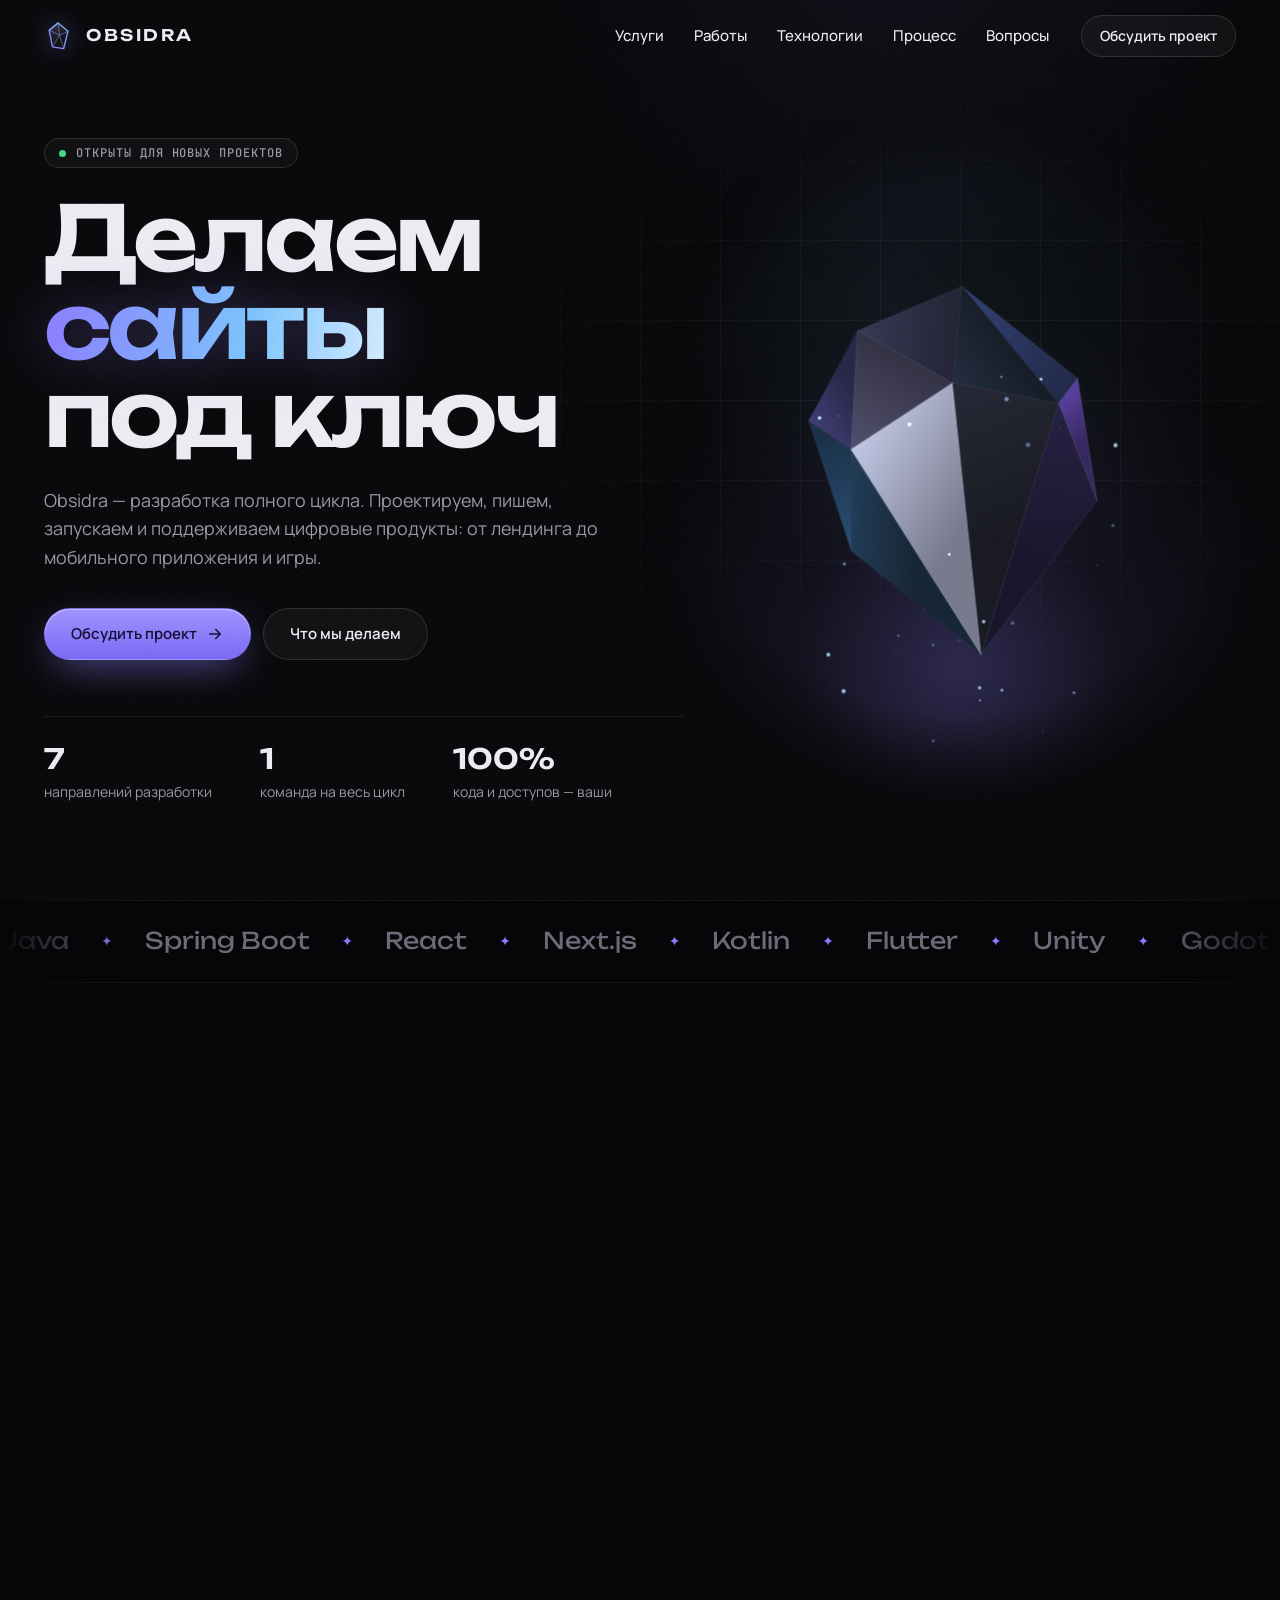
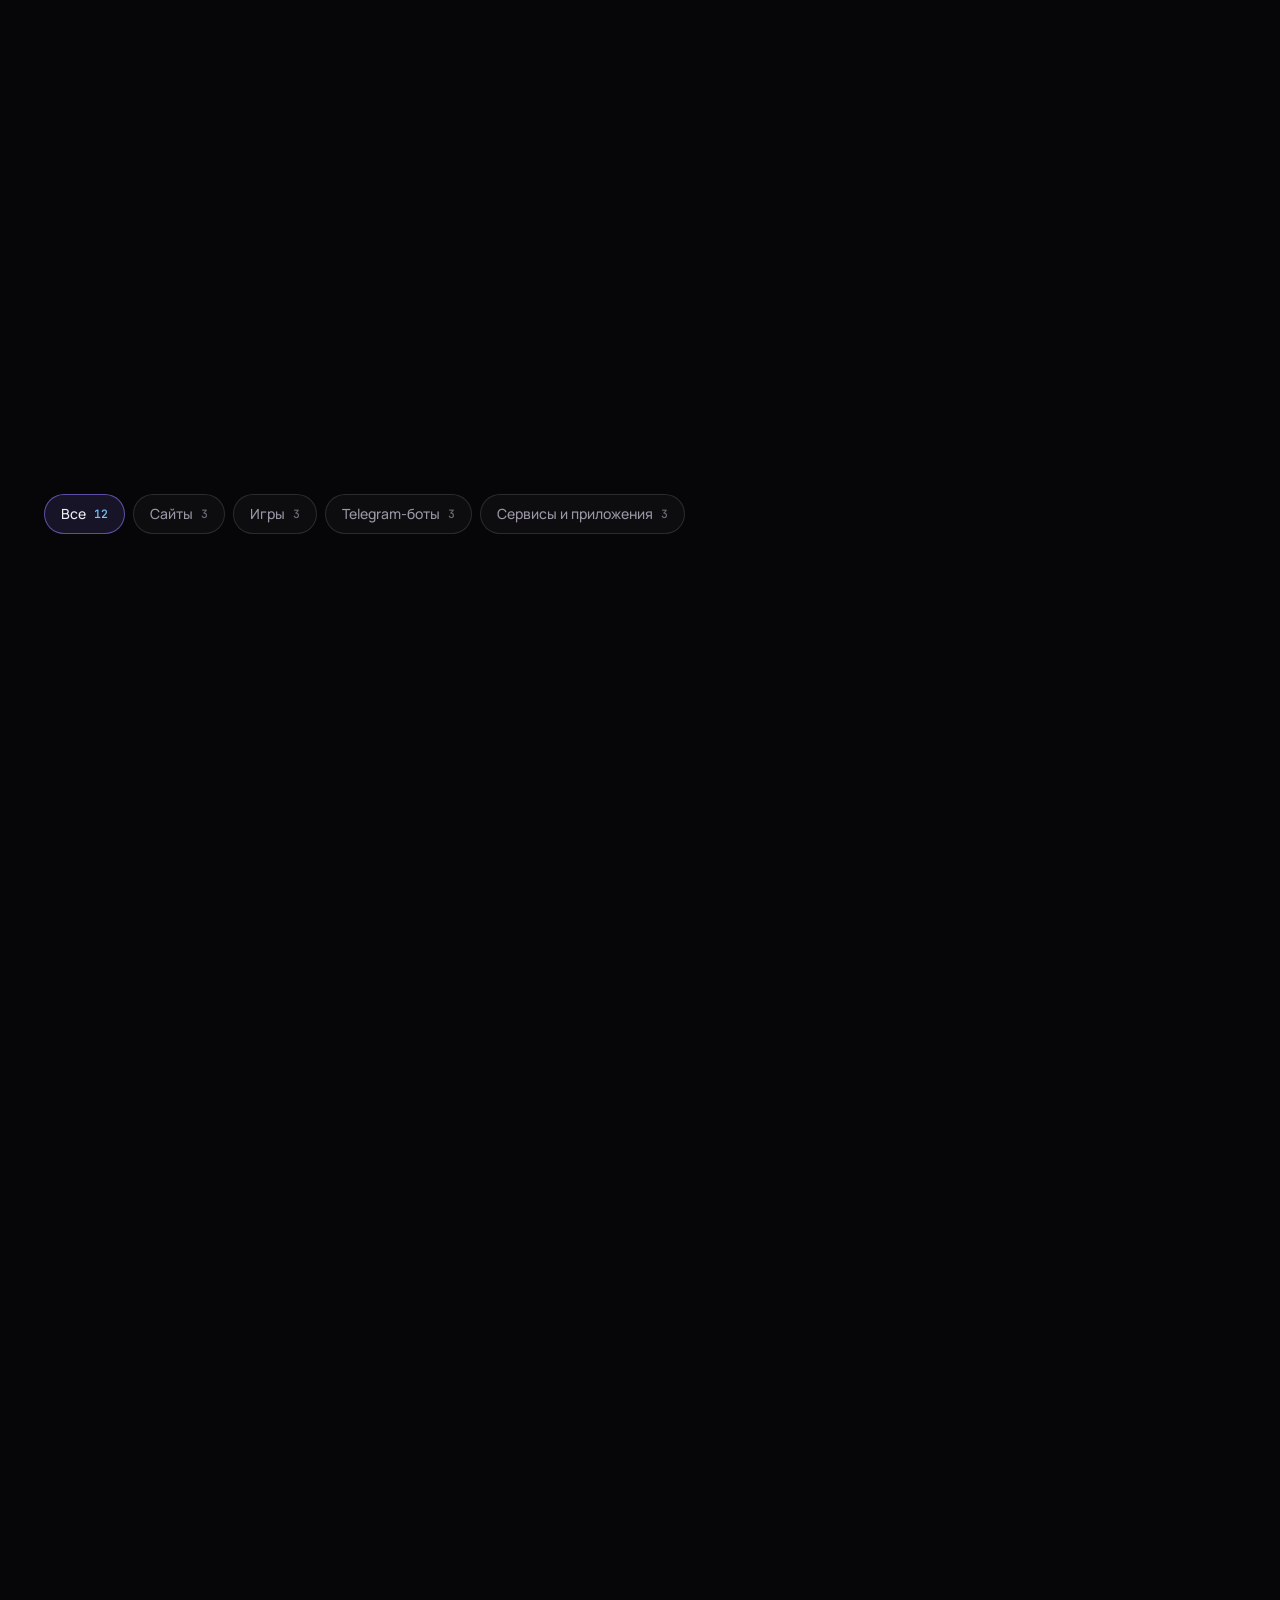
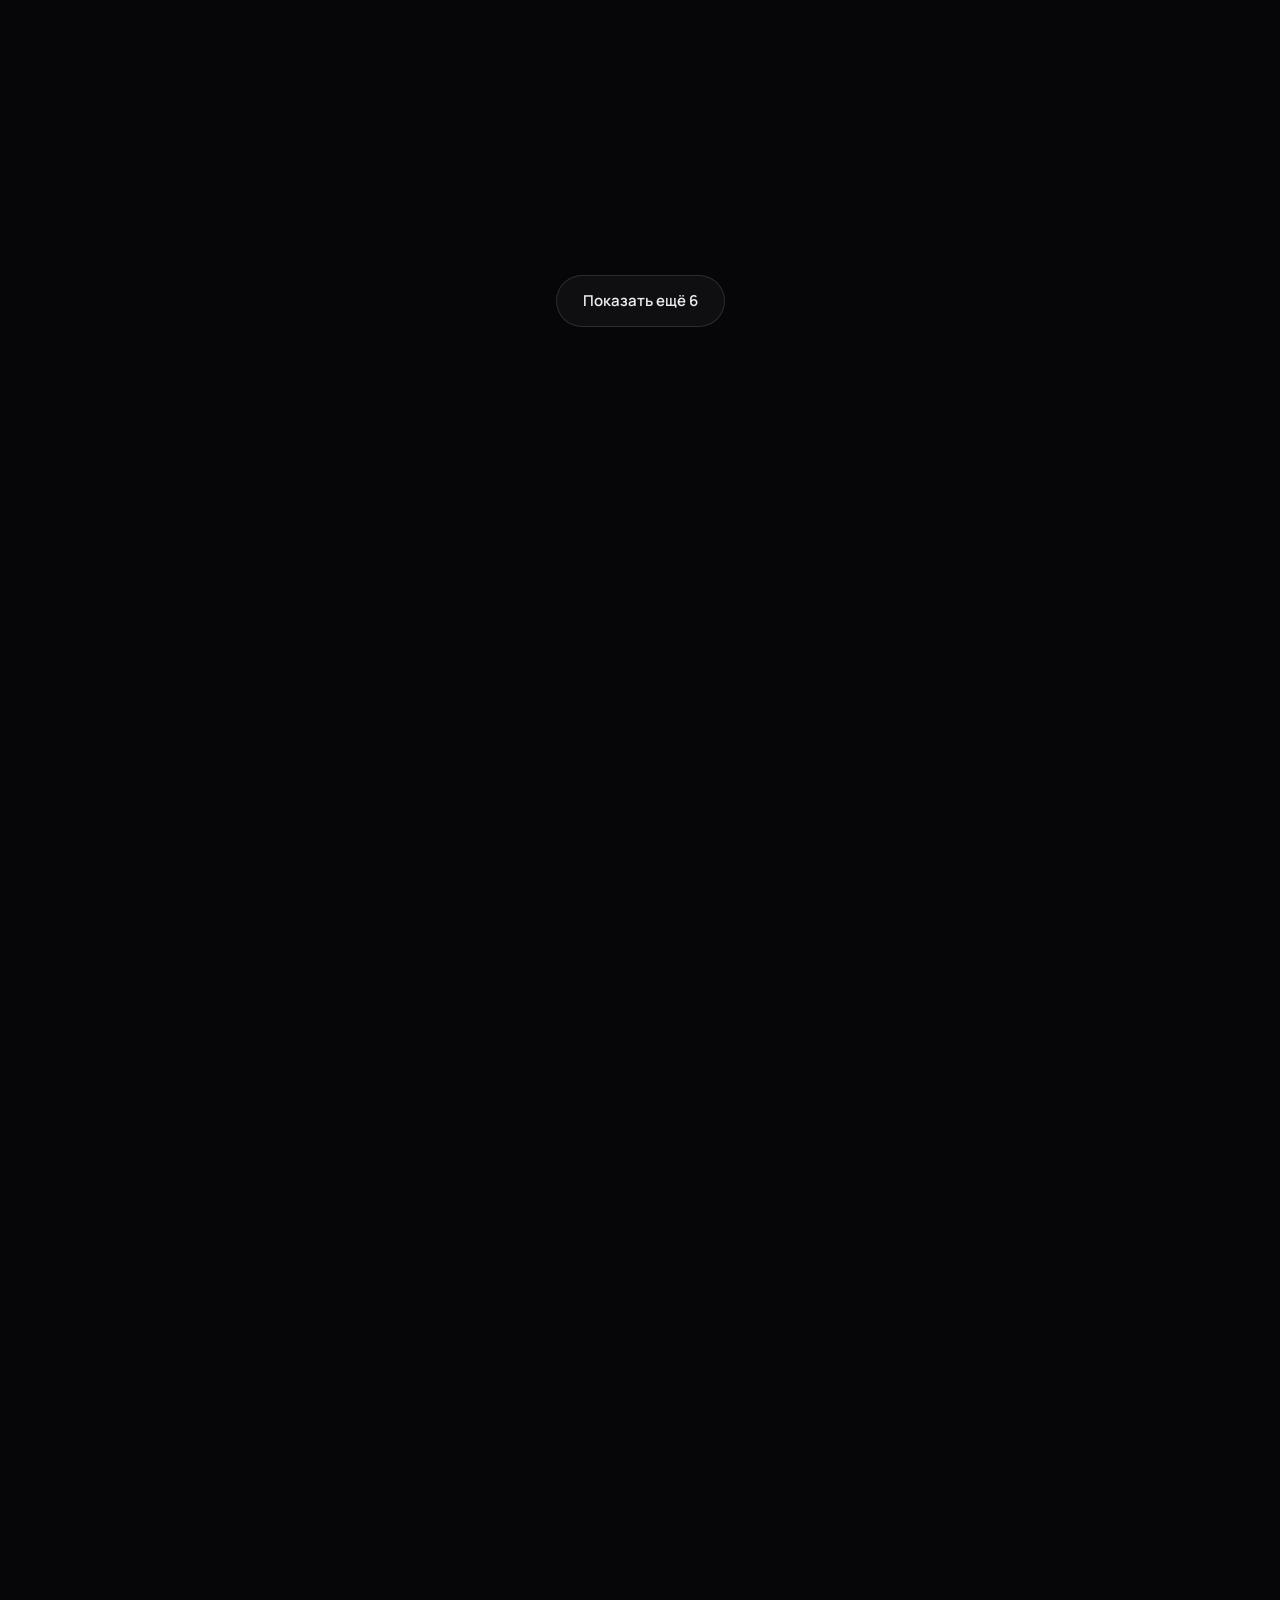
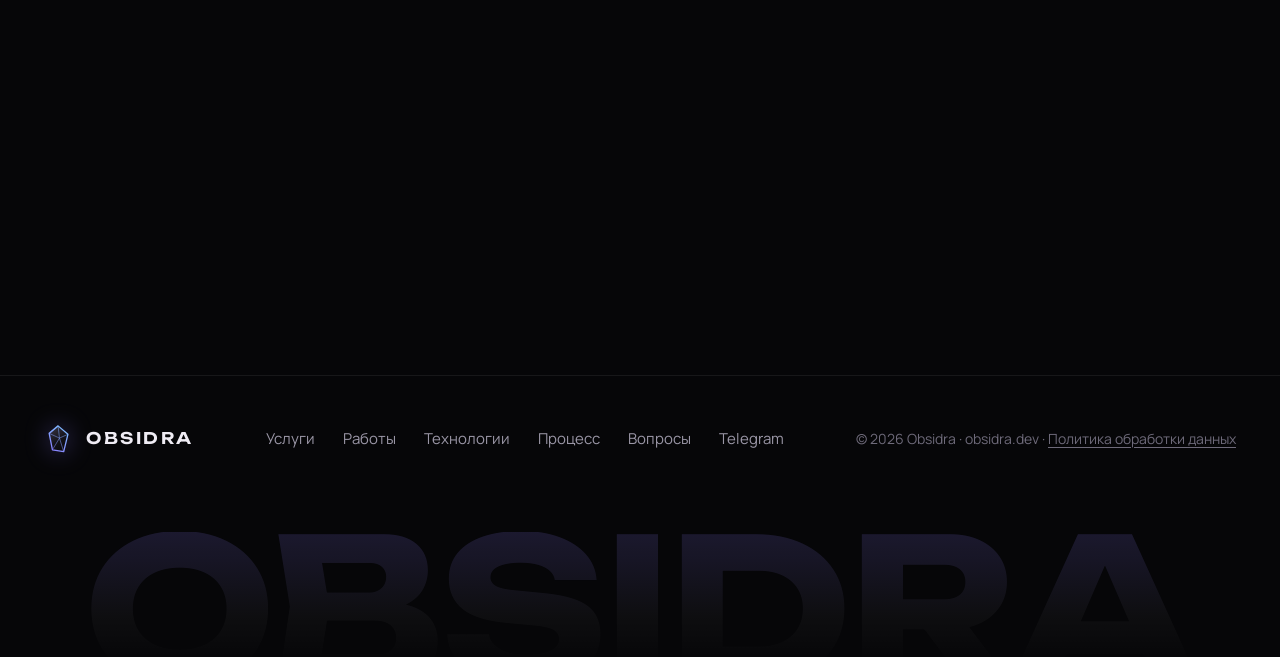
==== index.html @ b20ae3ed "Блок «Работы»: 12 концепт-проектов вместо кейса бота-брифера Сайты, игры, Telegram-боты, сервисы и п" ====
<!doctype html>
<html lang="ru">
<head>
  <meta charset="utf-8">
  <meta name="viewport" content="width=device-width, initial-scale=1">
  <title>Obsidra — разработка сайтов, приложений, игр и Telegram-ботов под ключ</title>
  <meta name="description" content="Obsidra — разработка полного цикла. Сайты, веб-сервисы, мобильные приложения, игры и Telegram-боты под ключ: от идеи до запуска и поддержки.">
  <meta name="theme-color" content="#060608">
  <link rel="canonical" href="https://obsidra.dev/">

  <meta property="og:type" content="website">
  <meta property="og:url" content="https://obsidra.dev/">
  <meta property="og:title" content="Obsidra — цифровые продукты под ключ">
  <meta property="og:description" content="Сайты, веб-сервисы, мобильные приложения, игры и Telegram-боты. От идеи до продакшена.">
  <meta property="og:locale" content="ru_RU">

  <!--
    CSP: страница грузит скрипты, стили, шрифты и картинки только с собственного домена.
    Хеш в script-src — это хеш inline-скрипта ниже: если меняете его текст, пересчитайте хеш,
    иначе браузер скрипт заблокирует. Подключаете сторонний сервис (аналитику, форму) — добавьте его домен сюда.
  -->
  <meta http-equiv="Content-Security-Policy" content="default-src 'none'; script-src 'self' 'sha256-/x7W7R75k8Roq0WaVRQX9blP4OufE5xbAdzklGxsgpw='; style-src 'self'; font-src 'self'; img-src 'self' data:; base-uri 'none'; form-action 'none'">
  <meta name="referrer" content="strict-origin-when-cross-origin">

  <link rel="icon" href="favicon.svg?v=2" type="image/svg+xml">
  <link rel="preload" href="fonts/unbounded-cyrillic.woff2" as="font" type="font/woff2" crossorigin>
  <link rel="preload" href="fonts/manrope-cyrillic.woff2" as="font" type="font/woff2" crossorigin>
  <!-- ?v= меняйте при каждом обновлении CSS/JS, иначе браузеры до 10 минут держат старую версию из кэша -->
  <link rel="stylesheet" href="fonts/fonts.css?v=1">
  <link rel="stylesheet" href="styles.css?v=7">
  <script>document.documentElement.classList.add('js');</script>
  <script src="script.js?v=5" defer></script>
</head>
<body>
  <!-- Спрайт логотипа: подключается через <use href="#mark"> -->
  <svg class="sprite" aria-hidden="true" focusable="false">
    <defs>
      <linearGradient id="mark-fill" x1="6" y1="2" x2="26" y2="30" gradientUnits="userSpaceOnUse">
        <stop stop-color="#3b3746"/>
        <stop offset=".55" stop-color="#131218"/>
        <stop offset="1" stop-color="#060608"/>
      </linearGradient>
      <linearGradient id="mark-edge" x1="6" y1="30" x2="26" y2="2" gradientUnits="userSpaceOnUse">
        <stop stop-color="#8b7bff"/>
        <stop offset="1" stop-color="#7cc4ff"/>
      </linearGradient>
    </defs>
    <symbol id="mark" viewBox="0 0 32 32">
      <path d="M15 2 25.5 11 21 29.5 9 27.5 5.5 10Z" fill="url(#mark-fill)" stroke="url(#mark-edge)" stroke-width="1.4" stroke-linejoin="round"/>
      <path d="M15 2 16.5 15 25.5 11M16.5 15 21 29.5M16.5 15 9 27.5M16.5 15 5.5 10" fill="none" stroke="url(#mark-edge)" stroke-width="1" stroke-opacity=".55" stroke-linejoin="round"/>
    </symbol>
  </svg>

  <a class="skip-link" href="#main">Перейти к содержимому</a>
  <div class="cursor-glow" aria-hidden="true"></div>

  <header class="header">
    <div class="container header__inner">
      <a class="logo" href="#top" aria-label="Obsidra — на главную">
        <svg class="logo__mark" aria-hidden="true"><use href="#mark"/></svg>
        <span class="logo__word">OBSIDRA</span>
      </a>

      <nav class="nav" id="nav" aria-label="Основная навигация">
        <a href="#services">Услуги</a>
        <a href="#works">Работы</a>
        <a href="#stack">Технологии</a>
        <a href="#process">Процесс</a>
        <a href="#faq">Вопросы</a>
        <a class="btn btn--primary nav__cta" href="https://t.me/obsidra_dev" target="_blank" rel="noopener">Обсудить проект</a>
      </nav>

      <a class="btn btn--ghost btn--sm header__cta" href="https://t.me/obsidra_dev" target="_blank" rel="noopener">Обсудить проект</a>

      <button class="burger" type="button" aria-label="Открыть меню" aria-expanded="false" aria-controls="nav">
        <span></span><span></span>
      </button>
    </div>
  </header>

  <main id="main">
    <!-- ============ HERO ============ -->
    <section class="hero" id="top">
      <div class="hero__grid" aria-hidden="true"></div>
      <canvas class="hero__crystal" aria-hidden="true"></canvas>

      <div class="container hero__inner">
        <p class="eyebrow" data-reveal><span class="eyebrow__dot"></span>Открыты для новых проектов</p>

        <h1 class="hero__title" data-reveal>
          <span class="line">Делаем</span>
          <span class="line">
            <span class="rotator" data-words="сайты,приложения,игры,ботов,сервисы,API" aria-hidden="true">сайты</span>
            <span class="sr-only">сайты, приложения, игры, Telegram-ботов и веб-сервисы</span>
          </span>
          <span class="line">под ключ</span>
        </h1>

        <p class="hero__lead" data-reveal>Obsidra — разработка полного цикла. Проектируем, пишем, запускаем и&nbsp;поддерживаем цифровые продукты: от лендинга до мобильного приложения и&nbsp;игры.</p>

        <div class="hero__actions" data-reveal>
          <a class="btn btn--primary" href="https://t.me/obsidra_dev" target="_blank" rel="noopener">
            Обсудить проект
            <svg class="btn__arrow" viewBox="0 0 24 24" aria-hidden="true"><path d="M5 12h14M13 6l6 6-6 6"/></svg>
          </a>
          <a class="btn btn--ghost" href="#services">Что мы делаем</a>
        </div>

        <dl class="hero__meta" data-reveal>
          <div><dt>7</dt><dd>направлений разработки</dd></div>
          <div><dt>1</dt><dd>команда на весь цикл</dd></div>
          <div><dt>100%</dt><dd>кода и доступов — ваши</dd></div>
        </dl>
      </div>
    </section>

    <!-- ============ БЕГУЩАЯ СТРОКА ============ -->
    <div class="marquee" aria-label="Технологии, с которыми мы работаем">
      <div class="marquee__track">
        <ul>
          <li>Java</li><li>Spring Boot</li><li>React</li><li>Next.js</li><li>Kotlin</li><li>Flutter</li><li>Unity</li><li>Godot</li><li>PostgreSQL</li><li>Redis</li><li>Kafka</li><li>Docker</li><li>Telegram Bot API</li>
        </ul>
        <ul aria-hidden="true">
          <li>Java</li><li>Spring Boot</li><li>React</li><li>Next.js</li><li>Kotlin</li><li>Flutter</li><li>Unity</li><li>Godot</li><li>PostgreSQL</li><li>Redis</li><li>Kafka</li><li>Docker</li><li>Telegram Bot API</li>
        </ul>
      </div>
    </div>

    <!-- ============ УСЛУГИ ============ -->
    <section class="section" id="services">
      <div class="container">
        <div class="section__head" data-reveal>
          <p class="kicker"><span>01</span>Услуги</p>
          <h2 class="section__title">Всё, что нужно продукту, — <em>в&nbsp;одних руках</em></h2>
          <p class="section__lead">Не нужно искать отдельно дизайнера, бэкендера и девопса. Берём проект целиком и&nbsp;отвечаем за&nbsp;результат.</p>
        </div>

        <div class="bento">
          <!-- Сайты -->
          <article class="card card--w4 card--web" data-reveal>
            <div class="card__content">
              <div class="card__icon"><svg viewBox="0 0 24 24" aria-hidden="true"><rect x="3" y="4" width="18" height="16" rx="2"/><path d="M3 9h18M7 6.5h.01M10 6.5h.01"/></svg></div>
              <h3 class="card__title">Сайты и лендинги</h3>
              <p class="card__text">Лендинги, корпоративные сайты и&nbsp;интернет-магазины. Быстрые, адаптивные, с&nbsp;SEO-основой и&nbsp;админкой, чтобы вы сами меняли контент без программиста.</p>
              <ul class="tags"><li>React</li><li>Next.js</li><li>TypeScript</li><li>Tailwind CSS</li><li>Headless CMS</li></ul>
            </div>
            <div class="mock-browser" aria-hidden="true">
              <div class="mock-browser__bar"><i></i><i></i><i></i><span>your-brand.ru</span></div>
              <div class="mock-browser__body">
                <div class="sk sk--title"></div>
                <div class="sk sk--line"></div>
                <div class="sk sk--line sk--short"></div>
                <div class="sk-row"><div class="sk-btn"></div><div class="sk-btn sk-btn--ghost"></div></div>
                <div class="sk-grid"><div class="sk"></div><div class="sk"></div><div class="sk"></div></div>
              </div>
            </div>
          </article>

          <!-- Боты -->
          <article class="card card--w2" data-reveal>
            <div class="card__icon"><svg viewBox="0 0 24 24" aria-hidden="true"><path d="m22 2-7 20-4-9-9-4Z"/><path d="M22 2 11 13"/></svg></div>
            <h3 class="card__title">Telegram-боты и Mini&nbsp;Apps</h3>
            <p class="card__text">Боты для записи, продаж, поддержки и&nbsp;рассылок. Mini Apps — полноценные приложения прямо внутри Telegram, с&nbsp;оплатой.</p>
            <div class="mock-chat" aria-hidden="true" data-stagger>
              <div class="msg msg--user">Хочу записаться на&nbsp;стрижку</div>
              <div class="msg msg--bot">Выберите удобное время 👇</div>
              <div class="msg-keys"><span>12:00</span><span>14:30</span><span>18:00</span></div>
            </div>
            <ul class="tags"><li>Bot API</li><li>Java</li><li>Spring Boot</li><li>Mini Apps</li><li>Payments</li></ul>
          </article>

          <!-- Веб-сервисы -->
          <article class="card card--w2" data-reveal>
            <div class="card__icon"><svg viewBox="0 0 24 24" aria-hidden="true"><rect x="3" y="3" width="7" height="9" rx="1.5"/><rect x="14" y="3" width="7" height="5" rx="1.5"/><rect x="14" y="12" width="7" height="9" rx="1.5"/><rect x="3" y="16" width="7" height="5" rx="1.5"/></svg></div>
            <h3 class="card__title">Веб-сервисы и&nbsp;SaaS</h3>
            <p class="card__text">Личные кабинеты, CRM, маркетплейсы и&nbsp;админ-панели. Продумываем роли, права доступа и&nbsp;платежи, чтобы система росла вместе с&nbsp;бизнесом.</p>
            <div class="mock-dash" aria-hidden="true">
              <div class="mock-dash__head"><span>Заказы за неделю</span><b>+24%</b></div>
              <div class="mock-dash__bars" data-stagger>
                <i></i><i></i><i></i><i></i><i></i><i></i><i></i>
              </div>
            </div>
            <ul class="tags"><li>Spring Boot</li><li>React</li><li>PostgreSQL</li><li>Redis</li></ul>
          </article>

          <!-- Мобильные -->
          <article class="card card--w2" data-reveal>
            <div class="card__icon"><svg viewBox="0 0 24 24" aria-hidden="true"><rect x="6" y="2" width="12" height="20" rx="3"/><path d="M11 18h2"/></svg></div>
            <h3 class="card__title">Мобильные приложения</h3>
            <p class="card__text">iOS и&nbsp;Android — нативно или на&nbsp;одной кодовой базе. Помогаем с&nbsp;публикацией в&nbsp;App Store, Google Play и&nbsp;RuStore.</p>
            <div class="mock-push" aria-hidden="true">
              <span class="mock-push__icon"><svg><use href="#mark"/></svg></span>
              <span class="mock-push__body"><b>Заказ уже в&nbsp;пути</b><span>Курьер будет через 15&nbsp;мин</span></span>
              <span class="mock-push__time">сейчас</span>
            </div>
            <ul class="tags"><li>Kotlin</li><li>Jetpack Compose</li><li>Flutter</li></ul>
          </article>

          <!-- Игры -->
          <article class="card card--w2" data-reveal>
            <div class="card__icon"><svg viewBox="0 0 24 24" aria-hidden="true"><path d="M6 11h4M8 9v4M15 12h.01M18 10h.01"/><path d="M17.3 5H6.7a4 4 0 0 0-3.96 3.43l-.73 5.1A3 3 0 0 0 7.2 16.4L9 14h6l1.8 2.4a3 3 0 0 0 5.19-2.87l-.73-5.1A4 4 0 0 0 17.3 5Z"/></svg></div>
            <h3 class="card__title">Игры</h3>
            <p class="card__text">Браузерные, мобильные и&nbsp;ПК-игры: промо-игры для брендов, казуальные проекты и&nbsp;инди с&nbsp;мультиплеером.</p>
            <div class="mock-hud" aria-hidden="true">
              <div class="mock-hud__row">
                <span class="mock-hud__hp">HP <i></i><i></i><i></i><i class="is-off"></i></span>
                <span>SCORE 004250</span>
              </div>
              <div class="mock-hud__bar"><i></i></div>
              <div class="mock-hud__row mock-hud__row--dim"><span>LVL 07</span><span>BOSS 68%</span></div>
            </div>
            <ul class="tags"><li>Unity</li><li>C#</li><li>Godot</li><li>Phaser</li><li>WebGL</li></ul>
          </article>

          <!-- Бэкенд -->
          <article class="card card--w3" data-reveal>
            <div class="card__icon"><svg viewBox="0 0 24 24" aria-hidden="true"><rect x="2" y="2" width="20" height="8" rx="2"/><rect x="2" y="14" width="20" height="8" rx="2"/><path d="M6 6h.01M6 18h.01"/></svg></div>
            <h3 class="card__title">Бэкенд, API и&nbsp;интеграции</h3>
            <p class="card__text">Надёжная серверная часть: REST API с&nbsp;документацией, очереди, кэширование, интеграции с&nbsp;платёжными системами, CRM и&nbsp;сторонними сервисами.</p>
            <pre class="mock-code" aria-hidden="true"><code><span class="c-an">@PostMapping</span>(<span class="c-str">"/orders"</span>)
<span class="c-kw">public</span> <span class="c-ty">Order</span> <span class="c-fn">create</span>(<span class="c-ty">OrderDto</span> dto) {
    <span class="c-kw">return</span> orders.<span class="c-fn">place</span>(dto);
}</code></pre>
            <ul class="tags"><li>Java 21</li><li>Spring</li><li>Kafka</li><li>Redis</li><li>PostgreSQL</li><li>OpenAPI</li></ul>
          </article>

          <!-- DevOps -->
          <article class="card card--w3" data-reveal>
            <div class="card__icon"><svg viewBox="0 0 24 24" aria-hidden="true"><path d="M12 12c-2-2.67-4-4-6-4a4 4 0 1 0 0 8c2 0 4-1.33 6-4Zm0 0c2 2.67 4 4 6 4a4 4 0 0 0 0-8c-2 0-4 1.33-6 4Z"/></svg></div>
            <h3 class="card__title">Запуск и&nbsp;DevOps</h3>
            <p class="card__text">Разворачиваем на&nbsp;сервере, подключаем домен, HTTPS, CI/CD и&nbsp;мониторинг. Релиз — одной кнопкой, без «а&nbsp;у&nbsp;меня локально работало».</p>
            <div class="mock-pipe" aria-hidden="true">
              <div class="mock-pipe__steps" data-stagger>
                <span class="pipe-step"><i></i>build</span>
                <span class="pipe-line"></span>
                <span class="pipe-step"><i></i>test</span>
                <span class="pipe-line"></span>
                <span class="pipe-step"><i></i>deploy</span>
              </div>
              <p class="mock-pipe__status">✓ pipeline passed · 2m 14s</p>
            </div>
            <ul class="tags"><li>Docker</li><li>GitLab CI/CD</li><li>GitHub Actions</li><li>Nginx</li><li>Linux</li></ul>
          </article>
        </div>
      </div>
    </section>

    <!-- ============ РАБОТЫ ============ -->
    <!-- Концепт-проекты: на каждой карточке пометка «Концепт», чтобы их не принимали за клиентские заказы -->
    <section class="section section--works" id="works">
      <div class="container">
        <div class="section__head" data-reveal>
          <p class="kicker"><span>02</span>Работы</p>
          <h2 class="section__title">Концепт-проекты: <em>как мы решаем задачи</em></h2>
          <p class="section__lead">Двенадцать продуманных концептов по&nbsp;нашим направлениям. В&nbsp;каждом — какую задачу решает продукт, что у&nbsp;него внутри и&nbsp;на&nbsp;чём он собран.</p>
        </div>

        <!-- без JS фильтр не нужен: показываем все карточки сразу -->
        <div class="works-filter" role="group" aria-label="Показать работы" data-works-filter hidden>
          <button type="button" data-filter="all" aria-pressed="true">Все <span>12</span></button>
          <button type="button" data-filter="site" aria-pressed="false">Сайты <span>3</span></button>
          <button type="button" data-filter="game" aria-pressed="false">Игры <span>3</span></button>
          <button type="button" data-filter="bot" aria-pressed="false">Telegram-боты <span>3</span></button>
          <button type="button" data-filter="app" aria-pressed="false">Сервисы и&nbsp;приложения <span>3</span></button>
        </div>

        <div class="works" data-works>
          <article class="card work work--site" data-cat="site" data-reveal>
            <div class="work__cover" aria-hidden="true">
              <svg class="work__glyph" viewBox="0 0 24 24"><path d="M17 8h1a4 4 0 1 1 0 8h-1"/><path d="M3 8h14v9a4 4 0 0 1-4 4H7a4 4 0 0 1-4-4Z"/><path d="M6 2v2M10 2v2M14 2v2"/></svg>
              <span class="work__chip work__chip--top">Кислинка ●●○○○</span>
              <span class="work__chip">Подписка · раз в&nbsp;2&nbsp;недели</span>
            </div>
            <div class="work__body">
              <p class="work__meta"><span class="work__badge">Концепт</span>Сайт · интернет-магазин</p>
              <h3 class="work__title">Обжарка</h3>
              <p class="work__text">Магазин свежеобжаренного кофе, где зерно выбирают по&nbsp;вкусу, а&nbsp;не&nbsp;по&nbsp;непонятному названию сорта.</p>
              <ul class="work__points">
                <li>Подбор по&nbsp;вкусовому профилю: кислинка, сладость, плотность</li>
                <li>Подписка на&nbsp;доставку раз в&nbsp;две недели с&nbsp;паузой в&nbsp;один клик</li>
                <li>Оплата через ЮKassa, каталог меняется из&nbsp;админки</li>
              </ul>
              <ul class="tags"><li>Next.js</li><li>TypeScript</li><li>Headless CMS</li><li>ЮKassa</li></ul>
            </div>
          </article>

          <article class="card work work--game" data-cat="game" data-reveal>
            <div class="work__cover" aria-hidden="true">
              <svg class="work__glyph" viewBox="0 0 24 24"><path d="M6 3h12l4 6-10 13L2 9Z"/><path d="M11 3 8 9l4 13 4-13-3-6"/><path d="M2 9h20"/></svg>
              <span class="work__chip work__chip--top">+12 кристаллов</span>
              <span class="work__chip">Глубина 1&nbsp;240&nbsp;м</span>
            </div>
            <div class="work__body">
              <p class="work__meta"><span class="work__badge">Концепт</span>Игра · браузерная</p>
              <h3 class="work__title">Обсидиановые копи</h3>
              <p class="work__text">Idle-игра про шахту: чем глубже спускаешься, тем другие породы, враги и&nbsp;музыка.</p>
              <ul class="work__points">
                <li>Добыча идёт, даже когда вкладка закрыта</li>
                <li>Дерево улучшений и&nbsp;редкие кристаллы на&nbsp;каждой глубине</li>
                <li>Таблица рекордов с&nbsp;проверкой результатов на&nbsp;сервере</li>
              </ul>
              <ul class="tags"><li>Phaser</li><li>TypeScript</li><li>WebGL</li><li>Spring Boot</li></ul>
            </div>
          </article>

          <article class="card work work--bot" data-cat="bot" data-reveal>
            <div class="work__cover" aria-hidden="true">
              <svg class="work__glyph" viewBox="0 0 24 24"><circle cx="6" cy="6" r="3"/><path d="M8.12 8.12 12 12"/><path d="M20 4 8.12 15.88"/><circle cx="6" cy="18" r="3"/><path d="M14.8 14.8 20 20"/></svg>
              <span class="work__chip work__chip--top">Свободно: 12:00 · 14:30</span>
              <span class="work__chip">Напомню за&nbsp;2&nbsp;часа ✂️</span>
            </div>
            <div class="work__body">
              <p class="work__meta"><span class="work__badge">Концепт</span>Telegram-бот · запись</p>
              <h3 class="work__title">Барбер-бот</h3>
              <p class="work__text">Запись в&nbsp;барбершоп без звонков: клиент выбирает мастера и&nbsp;время за&nbsp;полминуты.</p>
              <ul class="work__points">
                <li>Свободные окна каждого мастера в&nbsp;реальном времени</li>
                <li>Напоминание за&nbsp;2&nbsp;часа и&nbsp;перенос записи в&nbsp;один тап</li>
                <li>Мастер видит своё расписание и&nbsp;отмечает визиты прямо в&nbsp;боте</li>
              </ul>
              <ul class="tags"><li>Java</li><li>Spring Boot</li><li>PostgreSQL</li><li>Bot API</li></ul>
            </div>
          </article>

          <article class="card work work--service" data-cat="app" data-reveal>
            <div class="work__cover" aria-hidden="true">
              <svg class="work__glyph" viewBox="0 0 24 24"><path d="m7.5 4.27 9 5.15"/><path d="M21 8a2 2 0 0 0-1-1.73l-7-4a2 2 0 0 0-2 0l-7 4A2 2 0 0 0 3 8v8a2 2 0 0 0 1 1.73l7 4a2 2 0 0 0 2 0l7-4A2 2 0 0 0 21 16Z"/><path d="m3.3 7 8.7 5 8.7-5"/><path d="M12 22V12"/></svg>
              <span class="work__chip work__chip--top">Кофе 250&nbsp;г · осталось 3</span>
              <span class="work__chip">Приёмка: 48 позиций</span>
            </div>
            <div class="work__body">
              <p class="work__meta"><span class="work__badge">Концепт</span>Веб-сервис · учёт товаров</p>
              <h3 class="work__title">Остаток</h3>
              <p class="work__text">Облачный учёт остатков для небольших магазинов — без таблиц и&nbsp;пересчётов по&nbsp;вечерам.</p>
              <ul class="work__points">
                <li>Приёмка товара по&nbsp;штрихкоду с&nbsp;камеры телефона</li>
                <li>Предупреждение, когда товар заканчивается</li>
                <li>Роли владельца, продавца и&nbsp;кладовщика</li>
              </ul>
              <ul class="tags"><li>Spring Boot</li><li>React</li><li>PostgreSQL</li><li>Redis</li></ul>
            </div>
          </article>

          <article class="card work work--site" data-cat="site" data-reveal>
            <div class="work__cover" aria-hidden="true">
              <svg class="work__glyph" viewBox="0 0 24 24"><path d="M3 21h18"/><path d="M5 21V8l7-5 7 5v13"/><path d="M9 21v-5a3 3 0 0 1 6 0v5"/><path d="M9 10h.01M15 10h.01"/></svg>
              <span class="work__chip work__chip--top">3D-макет</span>
              <span class="work__chip">Частный дом · 240&nbsp;м²</span>
            </div>
            <div class="work__body">
              <p class="work__meta"><span class="work__badge">Концепт</span>Сайт · архитектурное бюро</p>
              <h3 class="work__title">Арка</h3>
              <p class="work__text">Сайт-портфолио бюро, где проекты смотрят как выставку: крупные фото, планы и&nbsp;короткие истории.</p>
              <ul class="work__points">
                <li>Фильтры проектов по&nbsp;типу, году и&nbsp;площади</li>
                <li>Плавные переходы между страницами и&nbsp;3D-просмотр макета</li>
                <li>Заявка на&nbsp;консультацию сразу приходит бюро в&nbsp;Telegram</li>
              </ul>
              <ul class="tags"><li>Next.js</li><li>Three.js</li><li>GSAP</li><li>Headless CMS</li></ul>
            </div>
          </article>

          <article class="card work work--game" data-cat="game" data-reveal>
            <div class="work__cover" aria-hidden="true">
              <svg class="work__glyph" viewBox="0 0 24 24"><circle cx="18.5" cy="17.5" r="3.5"/><circle cx="5.5" cy="17.5" r="3.5"/><circle cx="15" cy="5" r="1"/><path d="M12 17.5V14l-3-3 4-3 2 3h2"/></svg>
              <span class="work__chip work__chip--top">Промокод открыт</span>
              <span class="work__chip">Доставлено: 27</span>
            </div>
            <div class="work__body">
              <p class="work__meta"><span class="work__badge">Концепт</span>Игра · промо для бренда</p>
              <h3 class="work__title">Курьер</h3>
              <p class="work__text">Раннер для промо-кампании службы доставки: игрок развозит заказы, а&nbsp;за&nbsp;рекорд получает промокод.</p>
              <ul class="work__points">
                <li>Уровни на&nbsp;1–2 минуты, запускается в&nbsp;браузере телефона</li>
                <li>Каждый промокод выдаётся один раз и&nbsp;проверяется на&nbsp;сервере</li>
                <li>Рейтинг игроков недели и&nbsp;кнопка «поделиться результатом»</li>
              </ul>
              <ul class="tags"><li>Phaser</li><li>WebGL</li><li>Java</li><li>Redis</li></ul>
            </div>
          </article>

          <article class="card work work--bot" data-cat="bot" data-reveal>
            <div class="work__cover" aria-hidden="true">
              <svg class="work__glyph" viewBox="0 0 24 24"><path d="M6 2 3 6v14a2 2 0 0 0 2 2h14a2 2 0 0 0 2-2V6l-3-4Z"/><path d="M3 6h18"/><path d="M16 10a4 4 0 0 1-8 0"/></svg>
              <span class="work__chip work__chip--top">Курьер в&nbsp;пути</span>
              <span class="work__chip">Корзина · 2 букета</span>
            </div>
            <div class="work__body">
              <p class="work__meta"><span class="work__badge">Концепт</span>Telegram Mini App · магазин</p>
              <h3 class="work__title">Букет</h3>
              <p class="work__text">Цветочный магазин внутри Telegram: каталог, корзина и&nbsp;оплата, не&nbsp;выходя из&nbsp;чата.</p>
              <ul class="work__points">
                <li>Витрина с&nbsp;фильтрами по&nbsp;поводу и&nbsp;цене</li>
                <li>Оплата через Telegram Payments</li>
                <li>Статусы доставки и&nbsp;фото букета перед отправкой</li>
              </ul>
              <ul class="tags"><li>React</li><li>Mini Apps</li><li>Payments</li><li>Spring Boot</li></ul>
            </div>
          </article>

          <article class="card work work--mobile" data-cat="app" data-reveal>
            <div class="work__cover" aria-hidden="true">
              <svg class="work__glyph" viewBox="0 0 24 24"><path d="M7 20h10"/><path d="M10 20c5.5-2.5.8-6.4 3-10"/><path d="M9.5 9.4c1.1.8 1.8 2.2 2.3 3.7-2 .4-3.5.4-4.8-.3-1.2-.6-2.3-1.9-3-4.2 2.8-.5 4.4 0 5.5.8z"/><path d="M14.1 6a7 7 0 0 0-1.1 4c1.9-.1 3.3-.6 4.3-1.4 1-1 1.6-2.3 1.7-4.6-2.7.1-4 1-4.9 2z"/></svg>
              <span class="work__chip work__chip--top">Посев рассады через 3&nbsp;дня</span>
              <span class="work__chip">Полить томаты · 18:00</span>
            </div>
            <div class="work__body">
              <p class="work__meta"><span class="work__badge">Концепт</span>Мобильное приложение</p>
              <h3 class="work__title">Гряда</h3>
              <p class="work__text">Помощник для дачников: что сажать, когда поливать и&nbsp;чем подкормить — с&nbsp;учётом региона.</p>
              <ul class="work__points">
                <li>Календарь посадок под&nbsp;климат вашего региона</li>
                <li>Напоминания о&nbsp;поливе и&nbsp;подкормке</li>
                <li>Работает без интернета и&nbsp;синхронизируется, когда появится сеть</li>
              </ul>
              <ul class="tags"><li>Flutter</li><li>Dart</li><li>SQLite</li><li>Push</li></ul>
            </div>
          </article>

          <article class="card work work--site" data-cat="site" data-reveal>
            <div class="work__cover" aria-hidden="true">
              <svg class="work__glyph" viewBox="0 0 24 24"><path d="M22 10 12 5 2 10l10 5 10-5Z"/><path d="M6 12v5c3 3 9 3 12 0v-5"/><path d="M22 10v6"/></svg>
              <span class="work__chip work__chip--top">Вам подойдёт: Java с&nbsp;нуля</span>
              <span class="work__chip">Вопрос 3 из&nbsp;5</span>
            </div>
            <div class="work__body">
              <p class="work__meta"><span class="work__badge">Концепт</span>Сайт · онлайн-школа</p>
              <h3 class="work__title">Линия</h3>
              <p class="work__text">Лендинг курсов программирования, который сам подбирает программу под уровень ученика.</p>
              <ul class="work__points">
                <li>Квиз из&nbsp;5 вопросов вместо длинной формы</li>
                <li>Тарифы с&nbsp;рассрочкой и&nbsp;сравнением программ</li>
                <li>Заявки и&nbsp;ответы квиза сразу попадают в&nbsp;amoCRM</li>
              </ul>
              <ul class="tags"><li>React</li><li>TypeScript</li><li>Tailwind CSS</li><li>amoCRM API</li></ul>
            </div>
          </article>

          <article class="card work work--game" data-cat="game" data-reveal>
            <div class="work__cover" aria-hidden="true">
              <svg class="work__glyph" viewBox="0 0 24 24"><path d="M16 21v-2a4 4 0 0 0-4-4H6a4 4 0 0 0-4 4v2"/><circle cx="9" cy="7" r="4"/><path d="M22 21v-2a4 4 0 0 0-3-3.87M16 3.13a4 4 0 0 1 0 7.75"/></svg>
              <span class="work__chip work__chip--top">Игрок 2 подключился</span>
              <span class="work__chip">Уровень 7&nbsp;/&nbsp;30</span>
            </div>
            <div class="work__body">
              <p class="work__meta"><span class="work__badge">Концепт</span>Игра · кооператив на&nbsp;двоих</p>
              <h3 class="work__title">Два маяка</h3>
              <p class="work__text">Головоломка для двоих: каждый видит только свою половину уровня, и&nbsp;пройти её можно, только договорившись.</p>
              <ul class="work__points">
                <li>Игра по&nbsp;ссылке — без установки и&nbsp;регистрации</li>
                <li>Синхронизация игроков в&nbsp;реальном времени</li>
                <li>30 уровней с&nbsp;постепенным усложнением</li>
              </ul>
              <ul class="tags"><li>Godot</li><li>WebSocket</li><li>Spring Boot</li><li>Docker</li></ul>
            </div>
          </article>

          <article class="card work work--bot" data-cat="bot" data-reveal>
            <div class="work__cover" aria-hidden="true">
              <svg class="work__glyph" viewBox="0 0 24 24"><path d="M7.9 20A9 9 0 1 0 4 16.1L2 22Z"/><path d="M9.09 9a3 3 0 0 1 5.83 1c0 2-3 3-3 3"/><path d="M12 17h.01"/></svg>
              <span class="work__chip work__chip--top">Найдено 3 ответа</span>
              <span class="work__chip">Передаю оператору…</span>
            </div>
            <div class="work__body">
              <p class="work__meta"><span class="work__badge">Концепт</span>Telegram-бот · поддержка</p>
              <h3 class="work__title">Дежурный</h3>
              <p class="work__text">Бот первой линии поддержки: сам отвечает на&nbsp;частые вопросы, а&nbsp;сложные передаёт человеку.</p>
              <ul class="work__points">
                <li>Поиск ответа по&nbsp;базе знаний компании</li>
                <li>Передача диалога оператору вместе с&nbsp;историей переписки</li>
                <li>Статистика: о&nbsp;чём спрашивают чаще всего</li>
              </ul>
              <ul class="tags"><li>Spring Boot</li><li>PostgreSQL</li><li>Redis</li><li>Bot API</li></ul>
            </div>
          </article>

          <article class="card work work--service" data-cat="app" data-reveal>
            <div class="work__cover" aria-hidden="true">
              <svg class="work__glyph" viewBox="0 0 24 24"><path d="M22 12h-4l-3 9L9 3l-3 9H2"/></svg>
              <span class="work__chip work__chip--top">Абонемент: осталось 4</span>
              <span class="work__chip">Йога · 19:00 · 12&nbsp;/&nbsp;14</span>
            </div>
            <div class="work__body">
              <p class="work__meta"><span class="work__badge">Концепт</span>Веб-сервис · CRM для&nbsp;студий</p>
              <h3 class="work__title">Пульс</h3>
              <p class="work__text">Система для фитнес- и&nbsp;танцевальных студий: расписание, абонементы и&nbsp;оплата в&nbsp;одном месте.</p>
              <ul class="work__points">
                <li>Онлайн-запись на&nbsp;занятия и&nbsp;лист ожидания</li>
                <li>Абонементы с&nbsp;автоматическим списанием посещений</li>
                <li>Напоминания клиентам в&nbsp;Telegram и&nbsp;по&nbsp;SMS</li>
              </ul>
              <ul class="tags"><li>Spring Boot</li><li>Kafka</li><li>PostgreSQL</li><li>React</li></ul>
            </div>
          </article>
        </div>

        <div class="works-more" data-works-more hidden>
          <button type="button" class="btn btn--ghost">Показать ещё</button>
        </div>
      </div>
    </section>

    <!-- ============ ТЕХНОЛОГИИ ============ -->
    <section class="section section--stack" id="stack">
      <div class="container stack">
        <div class="stack__intro" data-reveal>
          <p class="kicker"><span>03</span>Технологии</p>
          <h2 class="section__title">Стек под задачу, <em>а&nbsp;не&nbsp;задача под&nbsp;стек</em></h2>
          <p class="section__lead">Используем проверенные технологии, на&nbsp;которых держатся крупные продукты. Проект легко поддерживать и&nbsp;развивать — даже без нас.</p>
        </div>

        <div class="terminal" data-reveal>
          <div class="terminal__bar"><i></i><i></i><i></i><span>~/obsidra — zsh</span></div>
          <div class="terminal__body" data-stagger>
            <p class="t-cmd"><span class="t-prompt">$</span><span class="t-typed">obsidra stack --list</span></p>
            <div class="t-row"><span class="t-key">frontend</span><span class="t-val">TypeScript <b>·</b> React <b>·</b> Next.js <b>·</b> Tailwind CSS <b>·</b> Three.js</span></div>
            <div class="t-row"><span class="t-key">backend</span><span class="t-val">Java 21 <b>·</b> Spring Boot <b>·</b> Spring Security <b>·</b> Hibernate <b>·</b> REST</span></div>
            <div class="t-row"><span class="t-key">data</span><span class="t-val">PostgreSQL <b>·</b> MySQL <b>·</b> Redis <b>·</b> Kafka</span></div>
            <div class="t-row"><span class="t-key">mobile</span><span class="t-val">Kotlin <b>·</b> Jetpack Compose <b>·</b> Flutter</span></div>
            <div class="t-row"><span class="t-key">gamedev</span><span class="t-val">Unity <b>·</b> C# <b>·</b> Godot <b>·</b> Phaser <b>·</b> WebGL</span></div>
            <div class="t-row"><span class="t-key">bots</span><span class="t-val">Telegram Bot API <b>·</b> Mini Apps <b>·</b> Payments</span></div>
            <div class="t-row"><span class="t-key">devops</span><span class="t-val">Docker <b>·</b> GitLab CI/CD <b>·</b> GitHub Actions <b>·</b> Nginx <b>·</b> Linux</span></div>
            <div class="t-row"><span class="t-key">quality</span><span class="t-val">JUnit 5 <b>·</b> Mockito <b>·</b> Testcontainers <b>·</b> Swagger <b>·</b> Postman</span></div>
            <p class="t-ok">✓ 8 слоёв · стек подбирается под проект</p>
            <p class="t-cmd t-cmd--last"><span class="t-prompt">$</span><span class="t-caret"></span></p>
          </div>
        </div>
      </div>
    </section>

    <!-- ============ ПРОЦЕСС ============ -->
    <section class="section" id="process">
      <div class="container process">
        <div class="process__head" data-reveal>
          <p class="kicker"><span>04</span>Процесс</p>
          <h2 class="section__title">Под ключ — <em>это&nbsp;так</em></h2>
          <p class="section__lead">Шесть шагов от&nbsp;первого сообщения до&nbsp;работающего продукта. На&nbsp;каждом этапе вы знаете, что происходит и&nbsp;сколько это стоит.</p>
        </div>

        <div class="steps">
          <span class="steps__progress" aria-hidden="true"></span>
          <ol class="steps__list">
            <li class="step" data-reveal>
              <span class="step__num">01</span>
              <div>
                <h3>Бриф</h3>
                <p>Созваниваемся, разбираем задачу, аудиторию и&nbsp;цели. Задаём неудобные вопросы сейчас, чтобы не&nbsp;было сюрпризов потом.</p>
                <span class="step__out">→ понятная задача</span>
              </div>
            </li>
            <li class="step" data-reveal>
              <span class="step__num">02</span>
              <div>
                <h3>Смета и&nbsp;договор</h3>
                <p>Фиксируем объём, сроки и&nbsp;стоимость. Делим проект на&nbsp;этапы, у&nbsp;каждого — свой понятный результат.</p>
                <span class="step__out">→ фиксированная цена</span>
              </div>
            </li>
            <li class="step" data-reveal>
              <span class="step__num">03</span>
              <div>
                <h3>Прототип и&nbsp;дизайн</h3>
                <p>Собираем прототип ключевых экранов, затем дизайн. Вы видите продукт до&nbsp;того, как написана первая строка кода.</p>
                <span class="step__out">→ утверждённые макеты</span>
              </div>
            </li>
            <li class="step" data-reveal>
              <span class="step__num">04</span>
              <div>
                <h3>Разработка</h3>
                <p>Работаем короткими итерациями и&nbsp;показываем демо каждую неделю. Доступ к&nbsp;репозиторию — с&nbsp;первого дня.</p>
                <span class="step__out">→ демо каждую неделю</span>
              </div>
            </li>
            <li class="step" data-reveal>
              <span class="step__num">05</span>
              <div>
                <h3>Тесты и&nbsp;запуск</h3>
                <p>Автотесты и&nbsp;ручная проверка. Разворачиваем на&nbsp;сервере, подключаем домен, HTTPS и&nbsp;CI/CD.</p>
                <span class="step__out">→ продукт в&nbsp;продакшене</span>
              </div>
            </li>
            <li class="step" data-reveal>
              <span class="step__num">06</span>
              <div>
                <h3>Поддержка</h3>
                <p>Гарантийный период на&nbsp;исправления, дальше — развитие и&nbsp;сопровождение по&nbsp;договорённости.</p>
                <span class="step__out">→ гарантия и&nbsp;развитие</span>
              </div>
            </li>
          </ol>
        </div>
      </div>
    </section>

    <!-- ============ ПРИНЦИПЫ ============ -->
    <section class="section section--tight" id="principles">
      <div class="container">
        <div class="section__head" data-reveal>
          <p class="kicker"><span>05</span>Принципы</p>
          <h2 class="section__title">Правила, по&nbsp;которым <em>мы&nbsp;работаем</em></h2>
        </div>

        <div class="principles">
          <div class="principle" data-reveal>
            <span class="principle__idx">/01</span>
            <h3>Фиксированная смета</h3>
            <p>Цена и&nbsp;сроки согласуются до&nbsp;старта. Всё, что сверх объёма, — только после вашего «да».</p>
          </div>
          <div class="principle" data-reveal>
            <span class="principle__idx">/02</span>
            <h3>Код — ваш</h3>
            <p>Передаём репозиторий, доступы и&nbsp;документацию. Никакой привязки к&nbsp;нам.</p>
          </div>
          <div class="principle" data-reveal>
            <span class="principle__idx">/03</span>
            <h3>Прозрачно</h3>
            <p>Демо каждую неделю и&nbsp;доступ к&nbsp;задачам. Вы всегда знаете, на&nbsp;каком этапе проект.</p>
          </div>
          <div class="principle" data-reveal>
            <span class="principle__idx">/04</span>
            <h3>Официально</h3>
            <p>Работаем по&nbsp;договору, на&nbsp;каждый платёж — чек. Гарантия на&nbsp;исправления после запуска.</p>
          </div>
        </div>
      </div>
    </section>

    <!-- ============ FAQ ============ -->
    <section class="section" id="faq">
      <div class="container faq">
        <div class="faq__head" data-reveal>
          <p class="kicker"><span>06</span>Вопросы</p>
          <h2 class="section__title">Частые <em>вопросы</em></h2>
        </div>

        <div class="faq__list" data-reveal>
          <details>
            <summary>Сколько стоит проект?<span class="faq__icon" aria-hidden="true"></span></summary>
            <p>Зависит от&nbsp;объёма и&nbsp;сложности. После брифа присылаем фиксированную смету с&nbsp;разбивкой по&nbsp;этапам — бесплатно и&nbsp;ни&nbsp;к&nbsp;чему не&nbsp;обязывает.</p>
          </details>
          <details>
            <summary>Сколько времени займёт разработка?<span class="faq__icon" aria-hidden="true"></span></summary>
            <p>Ориентиры: лендинг — от&nbsp;недели, Telegram-бот — от&nbsp;1–2 недель, веб-сервис или приложение — от&nbsp;месяца. Точный срок фиксируем в&nbsp;договоре.</p>
          </details>
          <details>
            <summary>Как проходит оплата?<span class="faq__icon" aria-hidden="true"></span></summary>
            <p>Поэтапно: предоплата за&nbsp;первый этап, дальше — по&nbsp;факту сдачи каждого следующего. Вы платите за&nbsp;результат, который уже видите.</p>
          </details>
          <details>
            <summary>У&nbsp;меня нет ТЗ. Это проблема?<span class="faq__icon" aria-hidden="true"></span></summary>
            <p>Нет. Составим его вместе на&nbsp;брифе — от&nbsp;вас нужна идея и&nbsp;понимание, для кого продукт.</p>
          </details>
          <details>
            <summary>Можно доработать существующий проект?<span class="faq__icon" aria-hidden="true"></span></summary>
            <p>Да. Сначала проводим аудит кода и&nbsp;инфраструктуры, потом предлагаем план работ и&nbsp;смету.</p>
          </details>
          <details>
            <summary>Что будет после запуска?<span class="faq__icon" aria-hidden="true"></span></summary>
            <p>Гарантийный период, в&nbsp;который бесплатно исправляем найденные ошибки. Дальше — поддержка и&nbsp;развитие продукта по&nbsp;договорённости.</p>
          </details>
        </div>
      </div>
    </section>

    <!-- ============ CTA ============ -->
    <section class="section section--cta" id="contact">
      <div class="container">
        <div class="cta" data-reveal>
          <div class="cta__grid" aria-hidden="true"></div>
          <h2 class="cta__title">Есть идея?<br><span class="grad">Превратим её в&nbsp;продукт.</span></h2>
          <p class="cta__text">Расскажите о&nbsp;задаче в&nbsp;Telegram — ответим в&nbsp;течение рабочего дня, зададим пару вопросов и&nbsp;предложим решение со&nbsp;сметой.</p>
          <a class="btn btn--primary btn--lg" href="https://t.me/obsidra_dev" target="_blank" rel="noopener">
            <svg class="btn__icon" viewBox="0 0 24 24" aria-hidden="true"><path d="m22 2-7 20-4-9-9-4Z"/><path d="M22 2 11 13"/></svg>
            Написать в&nbsp;Telegram
          </a>
          <p class="cta__handle">@obsidra_dev</p>
        </div>
      </div>
    </section>
  </main>

  <footer class="footer">
    <div class="container">
      <div class="footer__inner">
        <a class="logo" href="#top" aria-label="Obsidra — наверх">
          <svg class="logo__mark" aria-hidden="true"><use href="#mark"/></svg>
          <span class="logo__word">OBSIDRA</span>
        </a>
        <nav class="footer__nav" aria-label="Навигация в подвале">
          <a href="#services">Услуги</a>
          <a href="#works">Работы</a>
          <a href="#stack">Технологии</a>
          <a href="#process">Процесс</a>
          <a href="#faq">Вопросы</a>
          <a href="https://t.me/obsidra_dev" target="_blank" rel="noopener">Telegram</a>
        </nav>
        <p class="footer__copy">© <span data-year>2026</span> Obsidra · obsidra.dev · <a href="privacy.html">Политика обработки данных</a></p>
      </div>
      <p class="footer__mega" aria-hidden="true">OBSIDRA</p>
    </div>
  </footer>
</body>
</html>
---- fonts/fonts.css ----
/* Шрифты хранятся в репозитории, чтобы сайт не зависел от Google Fonts.
   Все три семейства — под лицензией SIL OFL 1.1 (тексты лицензий — рядом, OFL-*.txt).
   Пересобрать: python tools/fetch_fonts.py fonts */

/* JetBrains Mono, cyrillic-ext */
@font-face {
  font-family: 'JetBrains Mono';
  font-style: normal;
  font-weight: 400 500;
  font-display: swap;
  src: url(jetbrains-mono-cyrillic-ext.woff2) format('woff2');
  unicode-range: U+0460-052F, U+1C80-1C8A, U+20B4, U+2DE0-2DFF, U+A640-A69F, U+FE2E-FE2F;
}

/* JetBrains Mono, cyrillic */
@font-face {
  font-family: 'JetBrains Mono';
  font-style: normal;
  font-weight: 400 500;
  font-display: swap;
  src: url(jetbrains-mono-cyrillic.woff2) format('woff2');
  unicode-range: U+0301, U+0400-045F, U+0490-0491, U+04B0-04B1, U+2116;
}

/* JetBrains Mono, latin-ext */
@font-face {
  font-family: 'JetBrains Mono';
  font-style: normal;
  font-weight: 400 500;
  font-display: swap;
  src: url(jetbrains-mono-latin-ext.woff2) format('woff2');
  unicode-range: U+0100-02BA, U+02BD-02C5, U+02C7-02CC, U+02CE-02D7, U+02DD-02FF, U+0304, U+0308, U+0329, U+1D00-1DBF, U+1E00-1E9F, U+1EF2-1EFF, U+2020, U+20A0-20AB, U+20AD-20C4, U+2113, U+2C60-2C7F, U+A720-A7FF;
}

/* JetBrains Mono, latin */
@font-face {
  font-family: 'JetBrains Mono';
  font-style: normal;
  font-weight: 400 500;
  font-display: swap;
  src: url(jetbrains-mono-latin.woff2) format('woff2');
  unicode-range: U+0000-00FF, U+0131, U+0152-0153, U+02BB-02BC, U+02C6, U+02DA, U+02DC, U+0304, U+0308, U+0329, U+2000-206F, U+20AC, U+2122, U+2191, U+2193, U+2212, U+2215, U+FEFF, U+FFFD;
}

/* Manrope, cyrillic-ext */
@font-face {
  font-family: 'Manrope';
  font-style: normal;
  font-weight: 400 700;
  font-display: swap;
  src: url(manrope-cyrillic-ext.woff2) format('woff2');
  unicode-range: U+0460-052F, U+1C80-1C8A, U+20B4, U+2DE0-2DFF, U+A640-A69F, U+FE2E-FE2F;
}

/* Manrope, cyrillic */
@font-face {
  font-family: 'Manrope';
  font-style: normal;
  font-weight: 400 700;
  font-display: swap;
  src: url(manrope-cyrillic.woff2) format('woff2');
  unicode-range: U+0301, U+0400-045F, U+0490-0491, U+04B0-04B1, U+2116;
}

/* Manrope, latin-ext */
@font-face {
  font-family: 'Manrope';
  font-style: normal;
  font-weight: 400 700;
  font-display: swap;
  src: url(manrope-latin-ext.woff2) format('woff2');
  unicode-range: U+0100-02BA, U+02BD-02C5, U+02C7-02CC, U+02CE-02D7, U+02DD-02FF, U+0304, U+0308, U+0329, U+1D00-1DBF, U+1E00-1E9F, U+1EF2-1EFF, U+2020, U+20A0-20AB, U+20AD-20C4, U+2113, U+2C60-2C7F, U+A720-A7FF;
}

/* Manrope, latin */
@font-face {
  font-family: 'Manrope';
  font-style: normal;
  font-weight: 400 700;
  font-display: swap;
  src: url(manrope-latin.woff2) format('woff2');
  unicode-range: U+0000-00FF, U+0131, U+0152-0153, U+02BB-02BC, U+02C6, U+02DA, U+02DC, U+0304, U+0308, U+0329, U+2000-206F, U+20AC, U+2122, U+2191, U+2193, U+2212, U+2215, U+FEFF, U+FFFD;
}

/* Unbounded, cyrillic-ext */
@font-face {
  font-family: 'Unbounded';
  font-style: normal;
  font-weight: 400 700;
  font-display: swap;
  src: url(unbounded-cyrillic-ext.woff2) format('woff2');
  unicode-range: U+0460-052F, U+1C80-1C8A, U+20B4, U+2DE0-2DFF, U+A640-A69F, U+FE2E-FE2F;
}

/* Unbounded, cyrillic */
@font-face {
  font-family: 'Unbounded';
  font-style: normal;
  font-weight: 400 700;
  font-display: swap;
  src: url(unbounded-cyrillic.woff2) format('woff2');
  unicode-range: U+0301, U+0400-045F, U+0490-0491, U+04B0-04B1, U+2116;
}

/* Unbounded, latin-ext */
@font-face {
  font-family: 'Unbounded';
  font-style: normal;
  font-weight: 400 700;
  font-display: swap;
  src: url(unbounded-latin-ext.woff2) format('woff2');
  unicode-range: U+0100-02BA, U+02BD-02C5, U+02C7-02CC, U+02CE-02D7, U+02DD-02FF, U+0304, U+0308, U+0329, U+1D00-1DBF, U+1E00-1E9F, U+1EF2-1EFF, U+2020, U+20A0-20AB, U+20AD-20C4, U+2113, U+2C60-2C7F, U+A720-A7FF;
}

/* Unbounded, latin */
@font-face {
  font-family: 'Unbounded';
  font-style: normal;
  font-weight: 400 700;
  font-display: swap;
  src: url(unbounded-latin.woff2) format('woff2');
  unicode-range: U+0000-00FF, U+0131, U+0152-0153, U+02BB-02BC, U+02C6, U+02DA, U+02DC, U+0304, U+0308, U+0329, U+2000-206F, U+20AC, U+2122, U+2191, U+2193, U+2212, U+2215, U+FEFF, U+FFFD;
}
---- styles.css ----
/* =========================================================
   Obsidra — техно-нуар
   ========================================================= */

:root {
  --bg: #060608;
  --surface: #0e0e14;
  --surface-2: #14141c;
  --line: rgba(255, 255, 255, .07);
  --line-2: rgba(255, 255, 255, .12);
  --text: #efecf4;
  --muted: #9a96a6;
  --dim: #6e6a7a;
  /* палитра «радужный обсидиан»: фиолетовый акцент и ледяной отлив; *-rgb — для полупрозрачных оттенков */
  --accent: #8b7bff;
  --accent-rgb: 139 123 255;
  --accent-2: #7cc4ff;
  --accent-2-rgb: 124 196 255;
  --accent-soft: rgb(var(--accent-rgb) / .12);
  --ok: #3ddc84;
  --radius: 22px;
  --header-h: 72px;
  --font-display: 'Unbounded', system-ui, sans-serif;
  --font-body: 'Manrope', system-ui, -apple-system, 'Segoe UI', sans-serif;
  --font-mono: 'JetBrains Mono', ui-monospace, SFMono-Regular, Menlo, Consolas, monospace;
  --ease: cubic-bezier(.2, .7, .2, 1);
  color-scheme: dark;
}

/* ---------- База ---------- */

*, *::before, *::after { box-sizing: border-box; }

html {
  scroll-behavior: smooth;
  scroll-padding-top: calc(var(--header-h) + 16px);
  -webkit-text-size-adjust: 100%;
}

body {
  margin: 0;
  background: var(--bg);
  color: var(--text);
  font-family: var(--font-body);
  font-size: 17px;
  line-height: 1.6;
  -webkit-font-smoothing: antialiased;
  overflow-x: clip;
}

/* зерно поверх всего */
body::after {
  content: '';
  position: fixed;
  inset: 0;
  z-index: 100;
  pointer-events: none;
  opacity: .05;
  background-image: url("data:image/svg+xml;utf8,<svg xmlns='http://www.w3.org/2000/svg' width='200' height='200'><filter id='n'><feTurbulence type='fractalNoise' baseFrequency='.85' numOctaves='3' stitchTiles='stitch'/></filter><rect width='100%' height='100%' filter='url(%23n)'/></svg>");
}

body.no-scroll { overflow: hidden; }

::selection { background: var(--accent); color: #110b30; }

img, svg, canvas { display: block; }

a { color: inherit; }

h1, h2, h3 {
  font-family: var(--font-display);
  font-weight: 600;
  letter-spacing: -.025em;
  line-height: 1.05;
}

:focus-visible {
  outline: 2px solid var(--accent);
  outline-offset: 3px;
  border-radius: 6px;
}

.container {
  width: 100%;
  max-width: 1240px;
  margin-inline: auto;
  padding-inline: 24px;
}

.sprite { position: absolute; width: 0; height: 0; overflow: hidden; }

.sr-only {
  position: absolute;
  width: 1px; height: 1px;
  padding: 0; margin: -1px;
  overflow: hidden;
  clip: rect(0 0 0 0);
  white-space: nowrap;
  border: 0;
}

.skip-link {
  position: fixed;
  top: 12px; left: 12px;
  z-index: 200;
  padding: 10px 16px;
  border-radius: 10px;
  background: var(--accent);
  color: #110b30;
  font-weight: 600;
  text-decoration: none;
  transform: translateY(-200%);
}
.skip-link:focus { transform: none; }

/* свечение за курсором */
.cursor-glow {
  position: fixed;
  inset: 0;
  z-index: -1;
  pointer-events: none;
  background: radial-gradient(640px circle at var(--mx, 70%) var(--my, -10%), rgb(var(--accent-rgb) / .07), transparent 60%);
}

.grad {
  background: linear-gradient(100deg, var(--accent) 0%, var(--accent-2) 55%, #d4ecff 100%);
  -webkit-background-clip: text;
  background-clip: text;
  color: transparent;
}

/* ---------- Кнопки ---------- */

.btn {
  display: inline-flex;
  align-items: center;
  justify-content: center;
  gap: .6em;
  height: 52px;
  padding: 0 26px;
  border-radius: 999px;
  border: 1px solid transparent;
  font: 600 15px/1 var(--font-body);
  text-decoration: none;
  white-space: nowrap;
  cursor: pointer;
  transition: transform .25s var(--ease), box-shadow .25s var(--ease), background-color .25s, border-color .25s;
}

.btn--sm { height: 42px; padding: 0 18px; font-size: 14px; }
.btn--lg { height: 64px; padding: 0 36px; font-size: 17px; }

.btn--primary {
  background: linear-gradient(180deg, #a092ff, #7a68f6);
  color: #110b30;
  box-shadow: inset 0 1px 0 rgba(232, 228, 255, .5), 0 12px 40px -12px rgb(var(--accent-rgb) / .75);
}
.btn--primary:hover {
  transform: translateY(-1px);
  box-shadow: inset 0 1px 0 rgba(232, 228, 255, .5), 0 16px 50px -10px rgb(var(--accent-rgb) / .95);
}

.btn--ghost {
  background: rgba(255, 255, 255, .04);
  border-color: var(--line-2);
  color: var(--text);
}
.btn--ghost:hover { background: rgba(255, 255, 255, .08); border-color: rgba(255, 255, 255, .2); }

.btn__arrow, .btn__icon {
  width: 18px; height: 18px;
  fill: none;
  stroke: currentColor;
  stroke-width: 2;
  stroke-linecap: round;
  stroke-linejoin: round;
  transition: transform .25s var(--ease);
}
.btn:hover .btn__arrow { transform: translateX(3px); }

/* ---------- Шапка ---------- */

.header {
  position: fixed;
  top: 0; left: 0; right: 0;
  z-index: 50;
  border-bottom: 1px solid transparent;
  transition: background-color .3s, border-color .3s, backdrop-filter .3s;
}
.header.is-scrolled,
.header.is-open {
  background: rgba(6, 6, 8, .72);
  -webkit-backdrop-filter: blur(14px) saturate(140%);
  backdrop-filter: blur(14px) saturate(140%);
  border-bottom-color: var(--line);
}

.header__inner {
  height: var(--header-h);
  display: flex;
  align-items: center;
  gap: 32px;
}

.logo {
  display: inline-flex;
  align-items: center;
  gap: 12px;
  text-decoration: none;
}
.logo__mark { width: 30px; height: 30px; filter: drop-shadow(0 0 12px rgb(var(--accent-rgb) / .35)); }
.logo__word {
  font-family: var(--font-display);
  font-weight: 600;
  font-size: 16px;
  letter-spacing: .16em;
}

.nav { display: flex; align-items: center; gap: 30px; margin-left: auto; }
.nav a:not(.btn) {
  color: var(--muted);
  font-size: 15px;
  font-weight: 500;
  text-decoration: none;
  transition: color .2s;
}
.nav a:not(.btn):hover { color: var(--text); }
.nav__cta { display: none; }

.burger {
  display: none;
  width: 44px; height: 44px;
  margin-left: auto;
  flex-direction: column;
  align-items: center;
  justify-content: center;
  gap: 6px;
  border-radius: 12px;
  border: 1px solid var(--line-2);
  background: rgba(255, 255, 255, .03);
  cursor: pointer;
}
.burger span {
  display: block;
  width: 18px; height: 1.5px;
  background: var(--text);
  transition: transform .3s var(--ease);
}
.header.is-open .burger span:first-child { transform: translateY(3.75px) rotate(45deg); }
.header.is-open .burger span:last-child { transform: translateY(-3.75px) rotate(-45deg); }

/* ---------- Hero ---------- */

.hero {
  position: relative;
  min-height: 100svh;
  display: flex;
  align-items: center;
  padding: calc(var(--header-h) + 56px) 0 88px;
  overflow: clip;
}

.hero__grid {
  position: absolute;
  inset: 0;
  background-image:
    linear-gradient(var(--line) 1px, transparent 1px),
    linear-gradient(90deg, var(--line) 1px, transparent 1px);
  background-size: 80px 80px;
  -webkit-mask-image: radial-gradient(ellipse 70% 60% at 72% 42%, #000 10%, transparent 70%);
  mask-image: radial-gradient(ellipse 70% 60% at 72% 42%, #000 10%, transparent 70%);
  opacity: .7;
}

.hero__crystal {
  position: absolute;
  top: 50%;
  right: -3vw;
  width: min(56vw, 800px);
  height: min(56vw, 800px);
  transform: translateY(-50%);
  -webkit-mask-image: radial-gradient(circle closest-side, #000 74%, transparent 100%);
  mask-image: radial-gradient(circle closest-side, #000 74%, transparent 100%);
}

.hero__inner { position: relative; z-index: 2; }

.eyebrow {
  display: inline-flex;
  align-items: center;
  gap: 10px;
  margin: 0;
  padding: 8px 14px;
  border: 1px solid var(--line-2);
  border-radius: 999px;
  background: rgba(255, 255, 255, .03);
  font: 500 12px/1 var(--font-mono);
  letter-spacing: .08em;
  text-transform: uppercase;
  color: var(--muted);
}
.eyebrow__dot {
  width: 7px; height: 7px;
  border-radius: 50%;
  background: var(--ok);
  box-shadow: 0 0 0 0 rgba(61, 220, 132, .6);
  animation: pulse 2.2s infinite;
}
@keyframes pulse {
  70% { box-shadow: 0 0 0 9px rgba(61, 220, 132, 0); }
  100% { box-shadow: 0 0 0 0 rgba(61, 220, 132, 0); }
}

.hero__title {
  margin: 26px 0 28px;
  font-size: clamp(2.5rem, 7vw, 6.6rem);
  line-height: .98;
  letter-spacing: -.04em;
}
.hero__title .line { display: block; }

.rotator {
  display: inline-block;
  background: linear-gradient(100deg, var(--accent) 0%, var(--accent-2) 60%, #d4ecff 100%);
  -webkit-background-clip: text;
  background-clip: text;
  color: transparent;
  filter: drop-shadow(0 0 28px rgb(var(--accent-rgb) / .35));
  white-space: nowrap;
}

.hero__lead {
  max-width: 560px;
  margin: 0;
  font-size: clamp(1.05rem, 1.4vw, 1.2rem);
  color: var(--muted);
}

.hero__actions {
  display: flex;
  flex-wrap: wrap;
  gap: 12px;
  margin-top: 36px;
}

.hero__meta {
  display: flex;
  flex-wrap: wrap;
  gap: 24px 48px;
  max-width: 640px;
  margin: 56px 0 0;
  padding-top: 28px;
  border-top: 1px solid var(--line);
}
.hero__meta dt {
  font-family: var(--font-display);
  font-size: 28px;
  font-weight: 600;
  line-height: 1;
}
.hero__meta dd { margin: 8px 0 0; color: var(--muted); font-size: 14px; }

/* ---------- Бегущая строка ---------- */

.marquee {
  overflow: clip;
  padding: 22px 0;
  border-block: 1px solid var(--line);
  -webkit-mask-image: linear-gradient(90deg, transparent, #000 10%, #000 90%, transparent);
  mask-image: linear-gradient(90deg, transparent, #000 10%, #000 90%, transparent);
}
.marquee__track {
  display: flex;
  width: max-content;
  animation: marquee 48s linear infinite;
}
.marquee:hover .marquee__track { animation-play-state: paused; }
.marquee ul { display: flex; margin: 0; padding: 0; list-style: none; }
.marquee li {
  display: flex;
  align-items: center;
  font-family: var(--font-display);
  font-size: clamp(1.05rem, 1.8vw, 1.5rem);
  color: var(--dim);
  white-space: nowrap;
  transition: color .2s;
}
.marquee li:hover { color: var(--text); }
.marquee li::after {
  content: '✦';
  margin: 0 32px;
  font-size: .6em;
  color: var(--accent);
}
@keyframes marquee { to { transform: translateX(-50%); } }

/* ---------- Секции ---------- */

.section { position: relative; padding: clamp(88px, 12vw, 160px) 0; }
.section--tight { padding-top: clamp(40px, 6vw, 80px); }

.section__head { max-width: 840px; margin-bottom: 64px; }

.kicker {
  display: flex;
  align-items: center;
  gap: 12px;
  margin: 0 0 22px;
  font: 500 13px/1 var(--font-mono);
  letter-spacing: .12em;
  text-transform: uppercase;
  color: var(--muted);
}
.kicker span { color: var(--accent); }
.kicker::after { content: ''; width: 40px; height: 1px; background: var(--line-2); }

.section__title {
  margin: 0;
  font-size: clamp(2rem, 4.4vw, 3.8rem);
  line-height: 1.04;
}
.section__title em { font-style: normal; color: var(--dim); }

.section__lead {
  max-width: 600px;
  margin: 24px 0 0;
  font-size: 1.1rem;
  color: var(--muted);
}

/* ---------- Bento ---------- */

.bento {
  display: grid;
  grid-template-columns: repeat(6, 1fr);
  gap: 16px;
}

.card {
  --x: 50%;
  --y: 50%;
  position: relative;
  isolation: isolate;
  container-type: inline-size;
  grid-column: span 2;
  display: flex;
  flex-direction: column;
  min-height: 320px;
  padding: 32px;
  border: 1px solid var(--line);
  border-radius: var(--radius);
  background: linear-gradient(180deg, rgba(255, 255, 255, .03), rgba(255, 255, 255, .008)), var(--surface);
  overflow: hidden;
}
.card--w3 { grid-column: span 3; }
.card--w4 { grid-column: span 4; }

/* подсветка под курсором */
.card::before,
.card::after {
  content: '';
  position: absolute;
  pointer-events: none;
  opacity: 0;
  transition: opacity .35s;
}
.card::before {
  inset: 0;
  z-index: -1;
  background: radial-gradient(460px circle at var(--x) var(--y), rgb(var(--accent-rgb) / .09), transparent 45%);
}
.card::after {
  inset: -1px;
  padding: 1px;
  border-radius: inherit;
  background: radial-gradient(320px circle at var(--x) var(--y), rgb(var(--accent-2-rgb) / .6), transparent 55%);
  -webkit-mask: linear-gradient(#000 0 0) content-box, linear-gradient(#000 0 0);
  -webkit-mask-composite: xor;
  mask: linear-gradient(#000 0 0) content-box exclude, linear-gradient(#000 0 0);
}
.card:hover::before,
.card:hover::after { opacity: 1; }

.card__icon {
  display: grid;
  place-items: center;
  width: 48px; height: 48px;
  margin-bottom: 28px;
  border-radius: 14px;
  border: 1px solid rgb(var(--accent-rgb) / .25);
  background: var(--accent-soft);
  color: var(--accent-2);
}
.card__icon svg {
  width: 24px; height: 24px;
  fill: none;
  stroke: currentColor;
  stroke-width: 1.6;
  stroke-linecap: round;
  stroke-linejoin: round;
}

.card__title { margin: 0 0 12px; font-size: 1.32rem; line-height: 1.2; }
.card__text { margin: 0; font-size: 15.5px; color: var(--muted); }

.tags {
  display: flex;
  flex-wrap: wrap;
  gap: 8px;
  margin: auto 0 0;
  padding: 28px 0 0;
  list-style: none;
}
.tags li {
  padding: 6px 10px;
  border: 1px solid var(--line-2);
  border-radius: 8px;
  background: rgba(255, 255, 255, .02);
  font: 400 12px/1.2 var(--font-mono);
  color: #cbc7d5;
}

/* карточка «Сайты» */
.card--web {
  display: grid;
  grid-template-columns: 1fr 1.05fr;
  align-items: center;
  gap: 40px;
}
.card__content { display: flex; flex-direction: column; height: 100%; }

.mock-browser {
  border: 1px solid var(--line-2);
  border-radius: 14px;
  background: #09090d;
  overflow: hidden;
  box-shadow: 0 30px 80px -30px rgba(0, 0, 0, .9), 0 0 60px -20px rgb(var(--accent-rgb) / .25);
  transform: perspective(1200px) rotateY(-8deg) rotateX(4deg);
  transition: transform .6s var(--ease);
}
.card--web:hover .mock-browser { transform: perspective(1200px) rotateY(-2deg) rotateX(1deg); }

.mock-browser__bar,
.terminal__bar {
  display: flex;
  align-items: center;
  gap: 6px;
  height: 36px;
  padding: 0 14px;
  border-bottom: 1px solid var(--line);
}
.mock-browser__bar i,
.terminal__bar i { width: 9px; height: 9px; border-radius: 50%; background: #2b2a34; }
.mock-browser__bar span {
  flex: 1;
  margin-left: 12px;
  padding: 4px 10px;
  border-radius: 6px;
  background: rgba(255, 255, 255, .04);
  font: 400 11px/1.2 var(--font-mono);
  color: var(--dim);
  text-align: center;
}

.mock-browser__body { display: grid; gap: 12px; padding: 24px; }
.sk {
  height: 10px;
  border-radius: 6px;
  background: linear-gradient(90deg, #17171f 0%, #262630 50%, #17171f 100%);
  background-size: 200% 100%;
  animation: shimmer 2.6s linear infinite;
}
.sk--title { width: 72%; height: 20px; }
.sk--line { width: 92%; }
.sk--short { width: 58%; }
.sk-row { display: flex; gap: 10px; margin: 6px 0 4px; }
.sk-btn {
  width: 96px; height: 28px;
  border-radius: 999px;
  background: linear-gradient(90deg, var(--accent), var(--accent-2));
}
.sk-btn--ghost { width: 80px; background: none; border: 1px solid var(--line-2); }
.sk-grid { display: grid; grid-template-columns: repeat(3, 1fr); gap: 10px; }
.sk-grid .sk { height: 58px; border-radius: 10px; }
@keyframes shimmer { to { background-position: -200% 0; } }

/* карточка «Боты» */
.mock-chat {
  display: flex;
  flex-direction: column;
  gap: 8px;
  margin-top: 26px;
  font-size: 14px;
}
/* --i (порядковый номер в группе [data-stagger]) расставляет script.js */
.msg, .msg-keys {
  transition: opacity .5s var(--ease), transform .5s var(--ease);
  transition-delay: calc(.5s + var(--i, 0) * .45s);
}
.js .msg,
.js .msg-keys { opacity: 0; transform: translateY(8px); }
.card.is-visible .msg,
.card.is-visible .msg-keys { opacity: 1; transform: none; }
.msg { max-width: 86%; padding: 9px 13px; border-radius: 14px; line-height: 1.35; }
.msg--user {
  align-self: flex-end;
  border: 1px solid rgb(var(--accent-rgb) / .3);
  border-bottom-right-radius: 4px;
  background: rgb(var(--accent-rgb) / .14);
}
.msg--bot {
  align-self: flex-start;
  border: 1px solid var(--line);
  border-bottom-left-radius: 4px;
  background: var(--surface-2);
}
.msg-keys { display: grid; grid-template-columns: repeat(3, 1fr); gap: 6px; }
.msg-keys span {
  padding: 7px 0;
  border: 1px solid var(--line);
  border-radius: 8px;
  background: rgba(255, 255, 255, .04);
  font: 400 13px/1.2 var(--font-mono);
  text-align: center;
}

/* карточка «Веб-сервисы» */
.mock-dash,
.mock-hud {
  margin-top: 26px;
  padding: 16px 18px;
  border: 1px solid var(--line);
  border-radius: 12px;
  background: #09090d;
}
.mock-dash__head {
  display: flex;
  justify-content: space-between;
  font: 400 12px/1 var(--font-mono);
  color: var(--muted);
}
.mock-dash__head b { font-weight: 500; color: var(--ok); }
.mock-dash__bars {
  display: flex;
  align-items: flex-end;
  gap: 8px;
  height: 64px;
  margin-top: 16px;
}
.mock-dash__bars i {
  flex: 1;
  height: calc(var(--h) * 100%);
  border-radius: 4px 4px 2px 2px;
  background: linear-gradient(180deg, #2e2d38, #1a1a22);
  transform-origin: bottom;
  transition: transform .9s var(--ease);
  transition-delay: calc(.4s + var(--i, 0) * .07s);
}
.mock-dash__bars i:nth-child(1) { --h: .38; }
.mock-dash__bars i:nth-child(2) { --h: .52; }
.mock-dash__bars i:nth-child(3) { --h: .44; }
.mock-dash__bars i:nth-child(4) { --h: .66; }
.mock-dash__bars i:nth-child(5) { --h: .58; }
.mock-dash__bars i:nth-child(6) { --h: .74; }
.mock-dash__bars i:nth-child(7) { --h: .94; }
.js .mock-dash__bars i { transform: scaleY(.08); }
.mock-dash__bars i:last-child {
  background: linear-gradient(180deg, var(--accent-2), var(--accent));
  box-shadow: 0 0 18px rgb(var(--accent-rgb) / .45);
}
.card.is-visible .mock-dash__bars i { transform: none; }

/* карточка «Мобильные» */
.mock-push {
  display: grid;
  grid-template-columns: 38px 1fr auto;
  align-items: center;
  gap: 12px;
  margin-top: 26px;
  padding: 12px 14px;
  border: 1px solid var(--line-2);
  border-radius: 16px;
  background: rgba(32, 32, 42, .55);
  box-shadow: 0 20px 40px -20px rgba(0, 0, 0, .8);
  transition: opacity .6s var(--ease) .6s, transform .6s var(--ease) .6s;
}
.js .mock-push { opacity: 0; transform: translateY(-10px) scale(.97); }
.card.is-visible .mock-push { opacity: 1; transform: none; }
.mock-push__icon {
  display: grid;
  place-items: center;
  width: 38px; height: 38px;
  border: 1px solid var(--line);
  border-radius: 10px;
  background: var(--bg);
}
.mock-push__icon svg { width: 22px; height: 22px; }
.mock-push__body { display: flex; flex-direction: column; min-width: 0; font-size: 13px; line-height: 1.35; }
.mock-push__body b { font-weight: 600; }
.mock-push__body span { overflow: hidden; color: var(--muted); white-space: nowrap; text-overflow: ellipsis; }
.mock-push__time { align-self: start; font-size: 11px; color: var(--dim); }

/* карточка «Игры» */
.mock-hud { font: 500 12px/1 var(--font-mono); letter-spacing: .06em; }
.mock-hud__row { display: flex; align-items: center; justify-content: space-between; gap: 12px; }
.mock-hud__row--dim { margin-top: 12px; color: var(--dim); }
.mock-hud__hp { display: inline-flex; align-items: center; gap: 4px; color: var(--muted); }
.mock-hud__hp i {
  width: 10px; height: 10px;
  border-radius: 2px;
  background: var(--accent);
  box-shadow: 0 0 8px rgb(var(--accent-rgb) / .6);
}
.mock-hud__hp i:first-child { margin-left: 6px; }
.mock-hud__hp i.is-off { background: #2b2a34; box-shadow: none; }
.mock-hud__bar {
  height: 8px;
  margin-top: 14px;
  border-radius: 2px;
  background: #1b1a22;
  overflow: hidden;
}
.mock-hud__bar i {
  display: block;
  width: 68%;
  height: 100%;
  background: repeating-linear-gradient(90deg, var(--accent) 0 10px, #b4a9ff 10px 12px);
  transform-origin: left;
  transition: transform 1.2s var(--ease) .5s;
}
.js .mock-hud__bar i { transform: scaleX(0); }
.card.is-visible .mock-hud__bar i { transform: none; }

/* карточка «Бэкенд» */
.mock-code {
  margin: 26px 0 0;
  padding: 18px 20px;
  border: 1px solid var(--line);
  border-radius: 12px;
  background: #09090d;
  font: 400 12.5px/1.7 var(--font-mono);
  /* самая длинная строка — 35 символов: шрифт ужимается, чтобы она влезала без скролла */
  font-size: min(12.5px, calc((100cqi - 44px) / 21.6));
  color: #cfcbd9;
  overflow-x: auto;
  scrollbar-width: thin;
  scrollbar-color: #2b2a34 transparent;
}
.c-an { color: #b9adff; }
.c-str { color: #9fe0a8; }
.c-kw { color: #ff9ad0; }
.c-ty { color: #7cc7ff; }
.c-fn { color: #ffd98a; }

/* карточка «DevOps» */
.mock-pipe {
  margin-top: 26px;
  padding: 18px 20px;
  border: 1px solid var(--line);
  border-radius: 12px;
  background: #09090d;
}
.mock-pipe__steps { display: flex; align-items: center; gap: 10px; }
.pipe-step {
  display: inline-flex;
  align-items: center;
  gap: 8px;
  font: 400 13px/1 var(--font-mono);
  color: var(--muted);
}
.pipe-step i {
  width: 10px; height: 10px;
  border-radius: 50%;
  background: #2b2a34;
  animation: pipe 4.5s infinite;
  /* шаги — 0-й, 2-й и 4-й дети группы (между ними линии) */
  animation-delay: calc(var(--i, 0) * .45s);
}
.pipe-line { flex: 1; height: 1px; background: var(--line-2); }
.mock-pipe__status { margin: 14px 0 0; font: 400 12.5px/1 var(--font-mono); color: var(--ok); }
@keyframes pipe {
  0%, 8% { background: #2b2a34; box-shadow: none; }
  14%, 26% { background: var(--accent); box-shadow: 0 0 12px var(--accent); }
  32%, 88% { background: var(--ok); box-shadow: 0 0 10px rgba(61, 220, 132, .6); }
  100% { background: #2b2a34; box-shadow: none; }
}

/* ---------- Работы ---------- */

.works-filter {
  display: flex;
  flex-wrap: wrap;
  gap: 8px;
  margin: 0 0 28px;
}
.works-filter[hidden] { display: none; }
.works-filter button {
  display: inline-flex;
  align-items: center;
  gap: 8px;
  height: 40px;
  padding: 0 16px;
  border: 1px solid var(--line-2);
  border-radius: 999px;
  background: rgba(255, 255, 255, .03);
  color: var(--muted);
  font: 500 14px/1 var(--font-body);
  cursor: pointer;
  transition: color .2s, border-color .2s, background .2s;
}
.works-filter button span { font: 500 11.5px/1 var(--font-mono); color: var(--dim); }
.works-filter button:hover { border-color: rgba(255, 255, 255, .22); color: var(--text); }
.works-filter button[aria-pressed="true"] {
  border-color: rgb(var(--accent-rgb) / .6);
  background: var(--accent-soft);
  color: var(--text);
}
.works-filter button[aria-pressed="true"] span { color: var(--accent-2); }

.works {
  display: grid;
  grid-template-columns: repeat(3, 1fr);
  gap: 16px;
}

/* у каждого направления свой оттенок обложки */
.work--site { --tint: var(--accent-rgb); }
.work--service { --tint: 94 214 230; }
.work--mobile { --tint: 110 231 183; }
.work--game { --tint: 255 138 200; }
.work--bot { --tint: var(--accent-2-rgb); }

.card.work {
  grid-column: auto;
  min-height: 0;
  padding: 0;
}
.card.work[hidden] { display: none; }

.work__cover {
  position: relative;
  height: 196px;
  border-bottom: 1px solid var(--line);
  background:
    radial-gradient(ellipse 70% 90% at 75% 0%, rgb(var(--tint) / .26), transparent 65%),
    radial-gradient(ellipse 60% 60% at 0% 100%, rgb(var(--tint) / .09), transparent 70%),
    #0b0b11;
  overflow: hidden;
}
.work__cover::before {
  content: '';
  position: absolute;
  inset: 0;
  background-image:
    linear-gradient(rgba(255, 255, 255, .045) 1px, transparent 1px),
    linear-gradient(90deg, rgba(255, 255, 255, .045) 1px, transparent 1px);
  background-size: 28px 28px;
  -webkit-mask-image: radial-gradient(ellipse 80% 90% at 75% 15%, #000, transparent 75%);
  mask-image: radial-gradient(ellipse 80% 90% at 75% 15%, #000, transparent 75%);
}
.work__glyph {
  position: absolute;
  top: 24px; right: 24px;
  width: 88px; height: 88px;
  fill: none;
  stroke: rgb(var(--tint));
  stroke-width: 1.1;
  stroke-linecap: round;
  stroke-linejoin: round;
  filter: drop-shadow(0 0 18px rgb(var(--tint) / .55));
  transition: transform .5s var(--ease);
}
.work:hover .work__glyph { transform: translateY(-4px) rotate(-4deg); }
.work__chip {
  position: absolute;
  left: 20px; bottom: 20px;
  max-width: calc(100% - 40px);
  padding: 8px 12px;
  border: 1px solid var(--line-2);
  border-radius: 12px;
  background: rgba(14, 14, 20, .72);
  -webkit-backdrop-filter: blur(8px);
  backdrop-filter: blur(8px);
  font: 400 12.5px/1.2 var(--font-mono);
  color: #d9d5e3;
  white-space: nowrap;
  overflow: hidden;
  text-overflow: ellipsis;
}
.work__chip--top { bottom: 62px; color: rgb(var(--tint)); }

.work__body {
  display: flex;
  flex: 1;
  flex-direction: column;
  padding: 26px 28px 28px;
}
.work__meta {
  display: flex;
  flex-wrap: wrap;
  align-items: center;
  gap: 10px;
  margin: 0 0 14px;
  font: 500 11.5px/1.3 var(--font-mono);
  letter-spacing: .08em;
  text-transform: uppercase;
  color: var(--dim);
}
.work__badge {
  padding: 5px 8px;
  border: 1px solid rgb(var(--tint) / .4);
  border-radius: 6px;
  background: rgb(var(--tint) / .08);
  color: rgb(var(--tint));
}
.work__title { margin: 0 0 10px; font-size: 1.32rem; line-height: 1.2; }
.work__text { margin: 0 0 16px; font-size: 15px; color: var(--muted); }
.work__points { display: grid; gap: 7px; margin: 0; padding: 0; list-style: none; }
.work__points li { position: relative; padding-left: 20px; font-size: 14px; line-height: 1.5; color: #c9c5d3; }
.work__points li::before {
  content: '';
  position: absolute;
  top: .72em; left: 0;
  width: 9px; height: 1.5px;
  background: rgb(var(--tint));
}
.work .tags { padding-top: 22px; }

.works-more { display: flex; justify-content: center; margin-top: 32px; }
.works-more[hidden] { display: none; }

/* ---------- Технологии ---------- */

.stack {
  display: grid;
  grid-template-columns: .9fr 1.1fr;
  align-items: center;
  gap: 64px;
}

.terminal {
  border: 1px solid var(--line-2);
  border-radius: 18px;
  background: rgba(9, 9, 13, .92);
  box-shadow: 0 40px 120px -40px rgb(var(--accent-rgb) / .28);
  overflow: hidden;
  font: 400 14px/1.6 var(--font-mono);
}
.terminal__bar span { margin-left: 12px; font-size: 12px; color: var(--dim); }
.terminal__body { padding: 24px 26px 28px; }

.t-cmd { margin: 0 0 16px; color: var(--text); }
.t-cmd--last { margin: 16px 0 0; }
.t-prompt { margin-right: 10px; color: var(--accent); }
.t-typed {
  display: inline-block;
  vertical-align: bottom;
  overflow: hidden;
  white-space: nowrap;
}
.js .t-typed { width: 0; }
.terminal.is-visible .t-typed { animation: type 1s steps(20, end) .5s forwards; }
@keyframes type { to { width: 20ch; } }

/* первая строка группы — команда, поэтому строки вывода начинаются с --i: 1 */
.t-row, .t-ok, .t-cmd--last {
  transition: opacity .4s var(--ease), transform .4s var(--ease);
  transition-delay: calc(1.48s + var(--i, 0) * .12s);
}
.js .t-row,
.js .t-ok,
.js .t-cmd--last { opacity: 0; transform: translateY(6px); }
.terminal.is-visible .t-row,
.terminal.is-visible .t-ok,
.terminal.is-visible .t-cmd--last { opacity: 1; transform: none; }

.t-row {
  display: grid;
  grid-template-columns: 104px 1fr;
  gap: 16px;
  padding: 7px 0;
  border-bottom: 1px dashed rgba(255, 255, 255, .06);
}
.t-key { color: var(--accent-2); }
.t-val { color: #d4d0de; }
.t-val b { font-weight: 400; color: var(--dim); }
.t-ok { margin: 16px 0 0; color: var(--ok); }
.t-caret {
  display: inline-block;
  width: 9px; height: 1.1em;
  vertical-align: -3px;
  background: var(--text);
  animation: blink 1s steps(1) infinite;
}
@keyframes blink { 50% { opacity: 0; } }

/* ---------- Процесс ---------- */

.process {
  display: grid;
  grid-template-columns: .85fr 1.15fr;
  align-items: start;
  gap: 80px;
}
.process__head { position: sticky; top: calc(var(--header-h) + 48px); }

.steps { position: relative; }
.steps::before,
.steps__progress {
  content: '';
  position: absolute;
  left: 27px;
  top: var(--line-top, 28px);
  height: var(--line-h, 0px);
  width: 1px;
}
.steps::before { background: var(--line-2); }
.steps__progress {
  background: linear-gradient(var(--accent-2), var(--accent));
  box-shadow: 0 0 12px var(--accent);
  transform-origin: top;
  transform: scaleY(0);
}

.steps__list { margin: 0; padding: 0; list-style: none; }

.step {
  display: grid;
  grid-template-columns: 56px 1fr;
  gap: 28px;
  padding-bottom: 52px;
}
.step:last-child { padding-bottom: 0; }
.step__num {
  position: relative;
  z-index: 1;
  display: grid;
  place-items: center;
  width: 56px; height: 56px;
  border: 1px solid var(--line-2);
  border-radius: 50%;
  background: var(--bg);
  font: 500 14px/1 var(--font-mono);
  color: var(--muted);
  transition: border-color .4s, color .4s, box-shadow .4s;
}
.step.is-active .step__num {
  border-color: var(--accent);
  color: var(--accent-2);
  box-shadow: 0 0 0 6px rgb(var(--accent-rgb) / .08), 0 0 30px rgb(var(--accent-rgb) / .35);
}
.step h3 { margin: 12px 0 10px; font-size: 1.4rem; }
.step p { margin: 0 0 14px; color: var(--muted); }
.step__out {
  display: inline-block;
  padding: 5px 10px;
  border-radius: 6px;
  background: var(--accent-soft);
  font: 400 12.5px/1.3 var(--font-mono);
  color: var(--accent-2);
}

/* ---------- Принципы ---------- */

.principles {
  display: grid;
  grid-template-columns: repeat(4, 1fr);
  border-block: 1px solid var(--line);
}
.principle { padding: 40px 32px 44px; border-left: 1px solid var(--line); }
.principle:first-child { border-left: 0; padding-left: 0; }
.principle__idx { font: 500 13px/1 var(--font-mono); color: var(--accent); }
.principle h3 { margin: 28px 0 12px; font-size: 1.2rem; line-height: 1.2; }
.principle p { margin: 0; font-size: 15.5px; color: var(--muted); }

/* ---------- FAQ ---------- */

.faq {
  display: grid;
  grid-template-columns: .85fr 1.15fr;
  align-items: start;
  gap: 80px;
}
.faq__list { border-top: 1px solid var(--line); }
.faq__list details { border-bottom: 1px solid var(--line); }
.faq__list summary {
  display: flex;
  align-items: center;
  justify-content: space-between;
  gap: 24px;
  padding: 26px 0;
  font-size: 1.12rem;
  font-weight: 600;
  list-style: none;
  cursor: pointer;
  transition: color .2s;
}
.faq__list summary::-webkit-details-marker { display: none; }
.faq__list summary:hover { color: var(--accent-2); }

.faq__icon {
  position: relative;
  flex: none;
  width: 34px; height: 34px;
  border: 1px solid var(--line-2);
  border-radius: 50%;
  transition: transform .35s var(--ease), border-color .35s, background-color .35s;
}
.faq__icon::before,
.faq__icon::after {
  content: '';
  position: absolute;
  top: 50%; left: 50%;
  width: 12px; height: 1.5px;
  background: currentColor;
  transform: translate(-50%, -50%);
}
.faq__icon::after { transform: translate(-50%, -50%) rotate(90deg); }
.faq__list details[open] .faq__icon {
  transform: rotate(45deg);
  border-color: var(--accent);
  background: var(--accent-soft);
  color: var(--accent-2);
}
.faq__list details p {
  max-width: 640px;
  margin: -6px 0 28px;
  color: var(--muted);
  animation: faq-in .45s var(--ease);
}
@keyframes faq-in { from { opacity: 0; transform: translateY(-6px); } }

/* ---------- CTA ---------- */

.section--cta { padding-top: 0; }

.cta {
  position: relative;
  isolation: isolate;
  padding: clamp(64px, 10vw, 128px) clamp(24px, 6vw, 80px);
  border: 1px solid var(--line-2);
  border-radius: 32px;
  background:
    radial-gradient(ellipse 60% 70% at 50% 125%, rgb(var(--accent-rgb) / .42), transparent 62%),
    radial-gradient(ellipse 40% 40% at 50% 0%, rgba(155, 140, 255, .08), transparent 70%),
    var(--surface);
  text-align: center;
  overflow: hidden;
}
.cta__grid {
  position: absolute;
  inset: 0;
  z-index: -1;
  background-image:
    linear-gradient(var(--line) 1px, transparent 1px),
    linear-gradient(90deg, var(--line) 1px, transparent 1px);
  background-size: 56px 56px;
  -webkit-mask-image: radial-gradient(ellipse 60% 60% at 50% 100%, #000, transparent 75%);
  mask-image: radial-gradient(ellipse 60% 60% at 50% 100%, #000, transparent 75%);
}
.cta__title {
  margin: 0;
  font-size: clamp(2.2rem, 6.4vw, 5.6rem);
  line-height: 1.02;
  letter-spacing: -.04em;
}
.cta__text {
  max-width: 560px;
  margin: 28px auto 40px;
  font-size: 1.1rem;
  color: var(--muted);
}
.cta__handle { margin: 18px 0 0; font: 400 14px/1 var(--font-mono); color: var(--dim); }

/* ---------- Подвал ---------- */

.footer {
  padding: 48px 0 0;
  border-top: 1px solid var(--line);
  overflow: clip;
}
.footer__inner {
  display: flex;
  flex-wrap: wrap;
  align-items: center;
  justify-content: space-between;
  gap: 24px 40px;
}
.footer__nav { display: flex; flex-wrap: wrap; gap: 12px 28px; }
.footer__nav a { color: var(--muted); font-size: 15px; text-decoration: none; transition: color .2s; }
.footer__nav a:hover { color: var(--text); }
.footer__copy { margin: 0; font-size: 14px; color: var(--dim); }
.footer__copy a { color: inherit; text-underline-offset: 3px; transition: color .2s; }
.footer__copy a:hover { color: var(--text); }

.footer__mega {
  margin: 56px 0 0;
  font-family: var(--font-display);
  font-weight: 700;
  font-size: clamp(3.4rem, 15.5vw, 15.5rem);
  line-height: .78;
  letter-spacing: -.02em;
  text-align: center;
  color: transparent;
  background: linear-gradient(180deg, rgb(var(--accent-rgb) / .16) 0%, rgba(255, 255, 255, .035) 55%, transparent 88%);
  -webkit-background-clip: text;
  background-clip: text;
  user-select: none;
  transform: translateY(14%);
}

/* ---------- Страница документа (privacy.html) ---------- */

.legal-back {
  margin-left: auto;
  color: var(--muted);
  font-size: 15px;
  font-weight: 500;
  text-decoration: none;
  transition: color .2s;
}
.legal-back:hover { color: var(--text); }

.legal { padding: calc(var(--header-h) + 64px) 0 96px; }
.legal__inner { max-width: 820px; }
.legal__title { margin: 0; font-size: clamp(1.9rem, 4.6vw, 3.2rem); line-height: 1.08; }
.legal__meta { margin: 16px 0 0; font: 400 13px/1.4 var(--font-mono); color: var(--dim); }

.legal__summary {
  margin: 44px 0 56px;
  padding: 28px 32px;
  border: 1px solid rgb(var(--accent-rgb) / .25);
  border-radius: var(--radius);
  background: linear-gradient(180deg, rgb(var(--accent-rgb) / .07), rgb(var(--accent-rgb) / .02)), var(--surface);
}
.legal__summary h2 { margin: 0 0 14px; font-size: 1.15rem; }
.legal__summary ul { margin: 0; padding-left: 1.2em; }

.legal__section { padding: 32px 0; border-top: 1px solid var(--line); }
.legal__section h2 { margin: 0 0 16px; font-size: 1.3rem; line-height: 1.25; }
.legal__section h2 span { margin-right: 6px; color: var(--accent); }
.legal__section p,
.legal__section li { color: var(--muted); }
.legal__section p { margin: 0 0 14px; }
.legal__section ul { margin: 0 0 14px; padding-left: 1.2em; }
.legal__section b { color: var(--text); font-weight: 600; }
.legal li + li { margin-top: 8px; }
.legal li::marker { color: var(--accent); }

.legal a {
  color: var(--accent-2);
  text-decoration: underline;
  text-decoration-color: rgb(var(--accent-2-rgb) / .4);
  text-underline-offset: 3px;
}
.legal a:hover { text-decoration-color: currentColor; }

/* то, что владелец сайта должен вписать сам перед публикацией */
.legal__todo {
  padding: 1px 6px;
  border: 1px dashed var(--accent);
  border-radius: 4px;
  background: var(--accent-soft);
  color: var(--accent-2);
  font-family: var(--font-mono);
  font-size: .9em;
}

.legal-page .footer { padding-bottom: 48px; }

/* ---------- Появление при скролле ---------- */

.js [data-reveal] {
  opacity: 0;
  transform: translateY(26px);
  transition: opacity .9s var(--ease), transform .9s var(--ease);
  transition-delay: var(--rd, 0s);
}
.js [data-reveal].is-visible { opacity: 1; transform: none; }

/* ---------- Адаптив ---------- */

@media (max-width: 1080px) {
  .bento { grid-template-columns: repeat(2, 1fr); }
  .card, .card--w3 { grid-column: span 1; }
  .card--w4 { grid-column: span 2; }

  .stack, .process, .faq { grid-template-columns: 1fr; gap: 48px; }
  .works { grid-template-columns: repeat(2, 1fr); }
  .process__head { position: static; }
  .faq__head .section__title { max-width: 640px; }

  .principles { grid-template-columns: repeat(2, 1fr); }
  .principle:nth-child(odd) { border-left: 0; padding-left: 0; }
  .principle:nth-child(n + 3) { border-top: 1px solid var(--line); }
}

@media (max-width: 860px) {
  .header__cta { display: none; }
  .burger { display: inline-flex; }

  .nav {
    position: absolute;
    top: 100%;
    left: 0; right: 0;
    height: calc(100dvh - var(--header-h));
    flex-direction: column;
    align-items: stretch;
    gap: 0;
    margin: 0;
    padding: 16px 16px 32px;
    background: var(--bg);
    opacity: 0;
    visibility: hidden;
    transform: translateY(-8px);
    transition: opacity .3s var(--ease), transform .3s var(--ease), visibility .3s;
  }
  .header.is-open .nav { opacity: 1; visibility: visible; transform: none; }
  .nav a:not(.btn) {
    padding: 18px 0;
    border-bottom: 1px solid var(--line);
    font-family: var(--font-display);
    font-size: 1.6rem;
    color: var(--text);
  }
  .nav__cta { display: inline-flex; margin-top: 28px; }

  .hero { min-height: auto; padding-top: calc(var(--header-h) + 40px); }
  .hero__crystal {
    top: 40px;
    right: -30vw;
    width: 100vw;
    height: 100vw;
    transform: none;
    opacity: .55;
  }
  .hero__grid {
    -webkit-mask-image: radial-gradient(ellipse 90% 50% at 80% 20%, #000 10%, transparent 70%);
    mask-image: radial-gradient(ellipse 90% 50% at 80% 20%, #000 10%, transparent 70%);
  }
}

@media (max-width: 720px) {
  .container { padding-inline: 16px; }

  .hero__actions .btn { flex: 1 1 220px; }
  .hero__meta {
    display: grid;
    grid-template-columns: repeat(3, 1fr);
    gap: 16px;
    margin-top: 44px;
  }
  .hero__meta dt { font-size: 22px; }
  .hero__meta dd { font-size: 12.5px; line-height: 1.35; }

  .bento { grid-template-columns: 1fr; }
  .card, .card--w3, .card--w4 { grid-column: auto; }
  .card { min-height: 0; padding: 24px; }
  .card--web { grid-template-columns: 1fr; gap: 28px; }
  .mock-browser { transform: none; }
  .card--web:hover .mock-browser { transform: none; }

  .section__head { margin-bottom: 44px; }

  .terminal { font-size: 13px; }
  .terminal__body { padding: 20px 18px 22px; }
  .t-row { grid-template-columns: 1fr; gap: 2px; }

  .step { grid-template-columns: 44px 1fr; gap: 18px; padding-bottom: 40px; }
  .step__num { width: 44px; height: 44px; font-size: 13px; }
  .steps::before, .steps__progress { left: 21px; }

  .principles { grid-template-columns: 1fr; }
  .principle, .principle:nth-child(odd) { padding: 32px 0; border-left: 0; }
  .principle + .principle { border-top: 1px solid var(--line); }

  .faq__list summary { font-size: 1.02rem; padding: 22px 0; }

  .cta { border-radius: 24px; }
  .btn--lg { width: 100%; padding: 0 20px; }

  .footer__inner { flex-direction: column; align-items: flex-start; }

  .works { grid-template-columns: 1fr; }
  .work__cover { height: 176px; }
  .work__body { padding: 22px 22px 24px; }

  .legal { padding-top: calc(var(--header-h) + 40px); }
  .legal__summary { padding: 22px 20px; }
}

@media (prefers-reduced-motion: reduce) {
  *, *::before, *::after {
    animation-duration: .001ms !important;
    animation-iteration-count: 1 !important;
    transition-duration: .001ms !important;
    transition-delay: 0s !important;
  }
  html { scroll-behavior: auto; }
  .marquee__track { animation: none; }
  .js .t-typed { width: auto; }
}
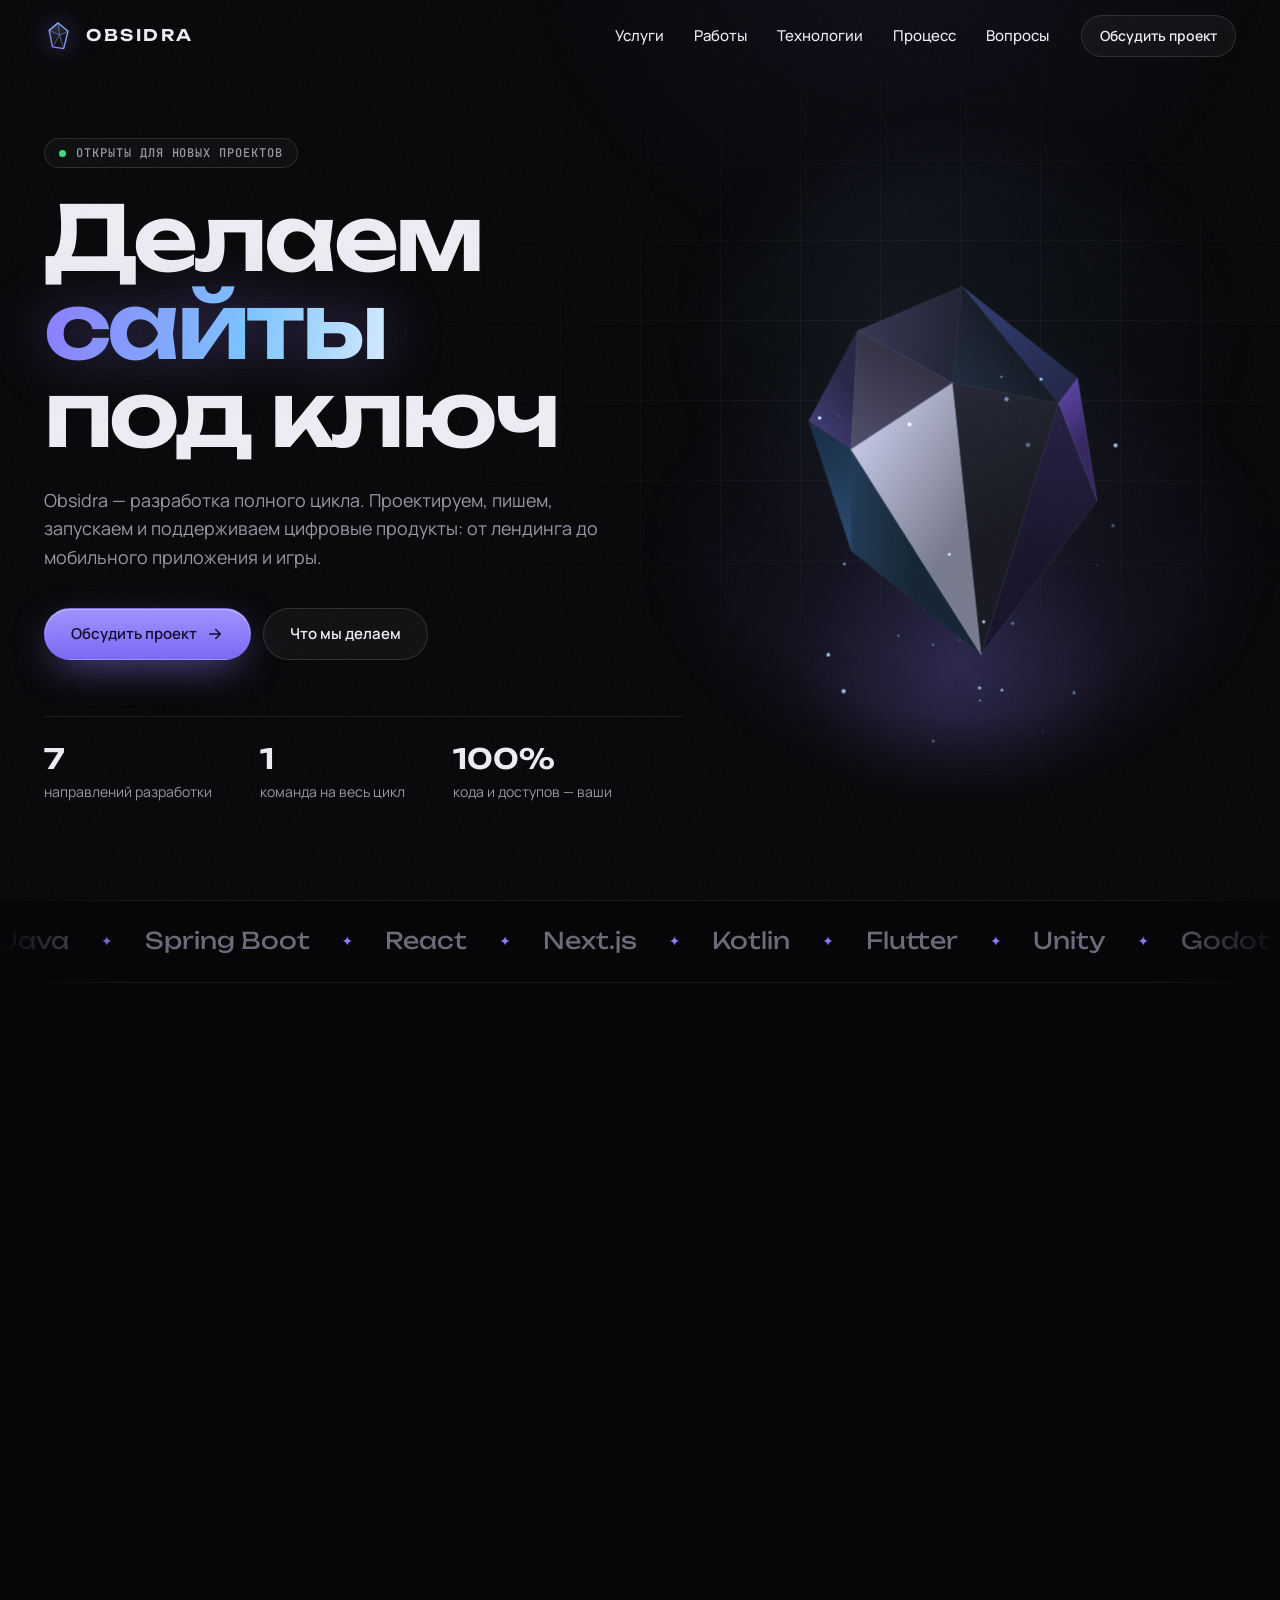
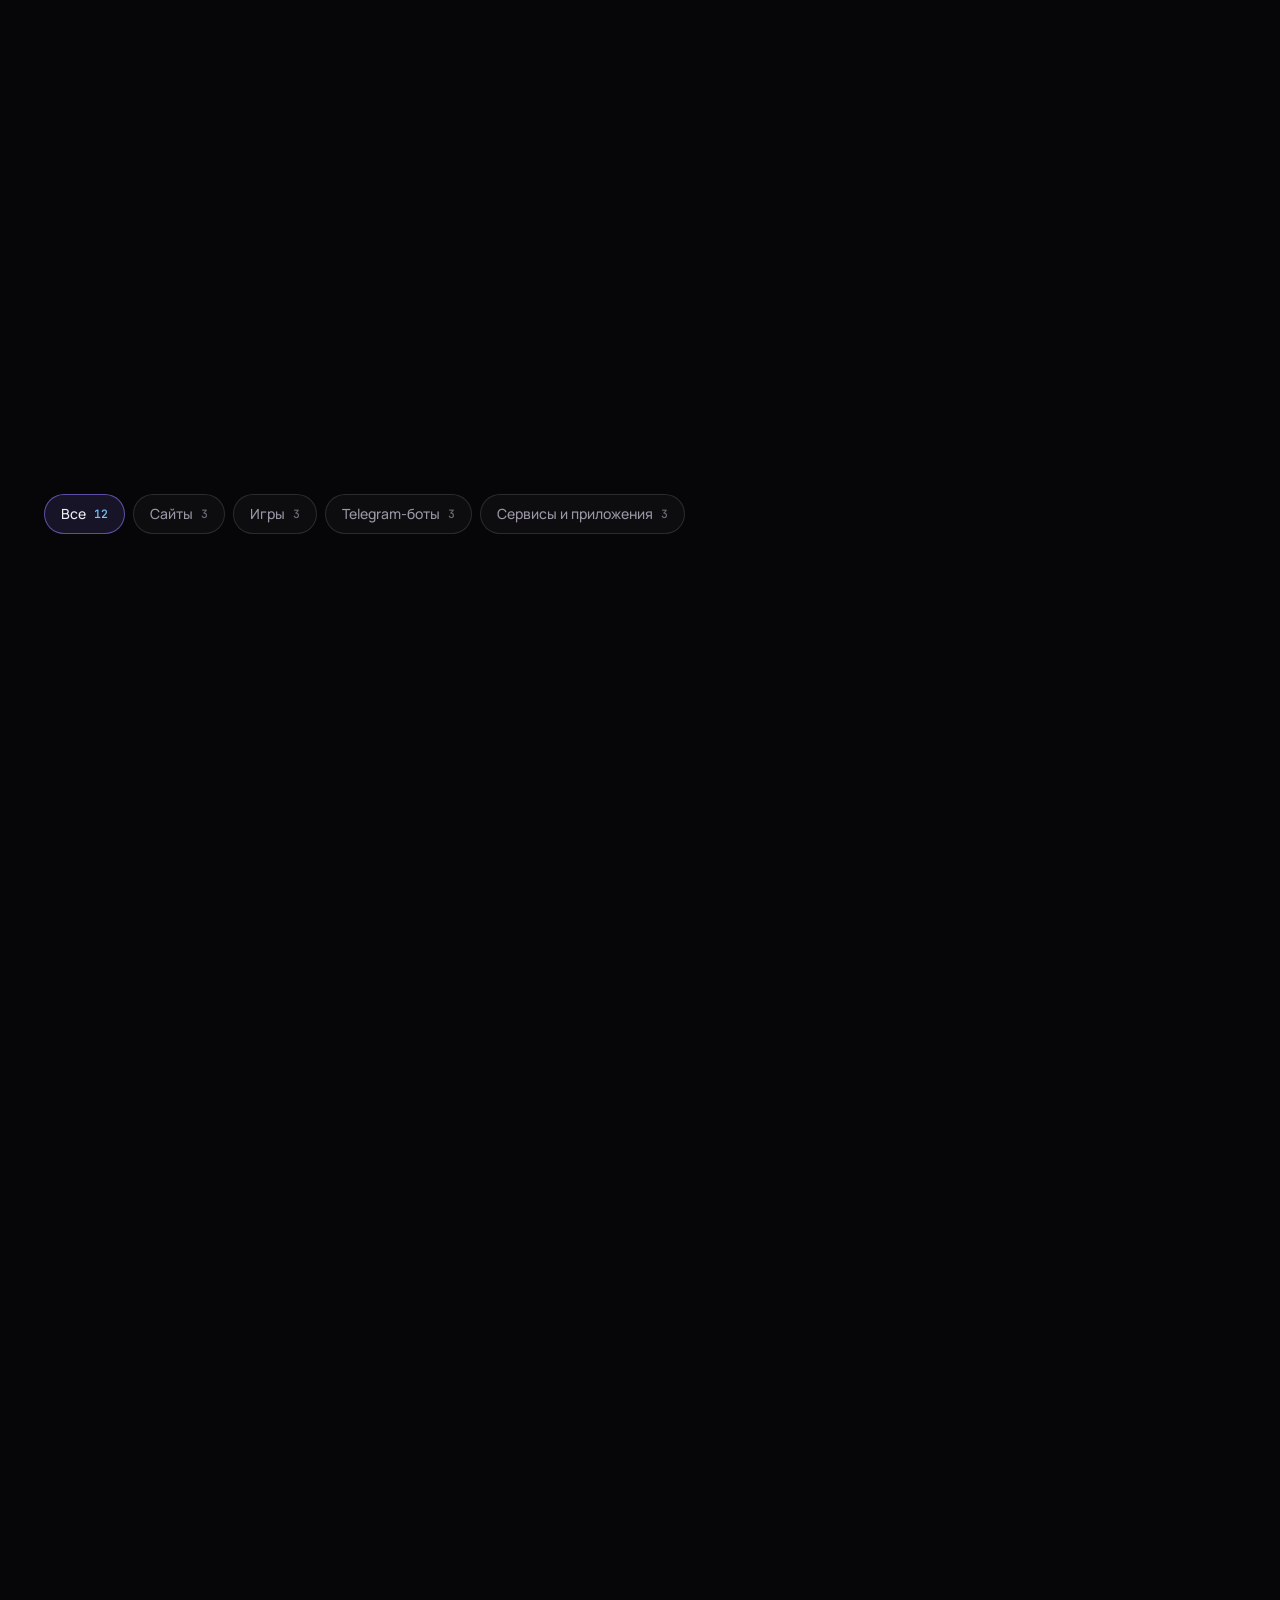
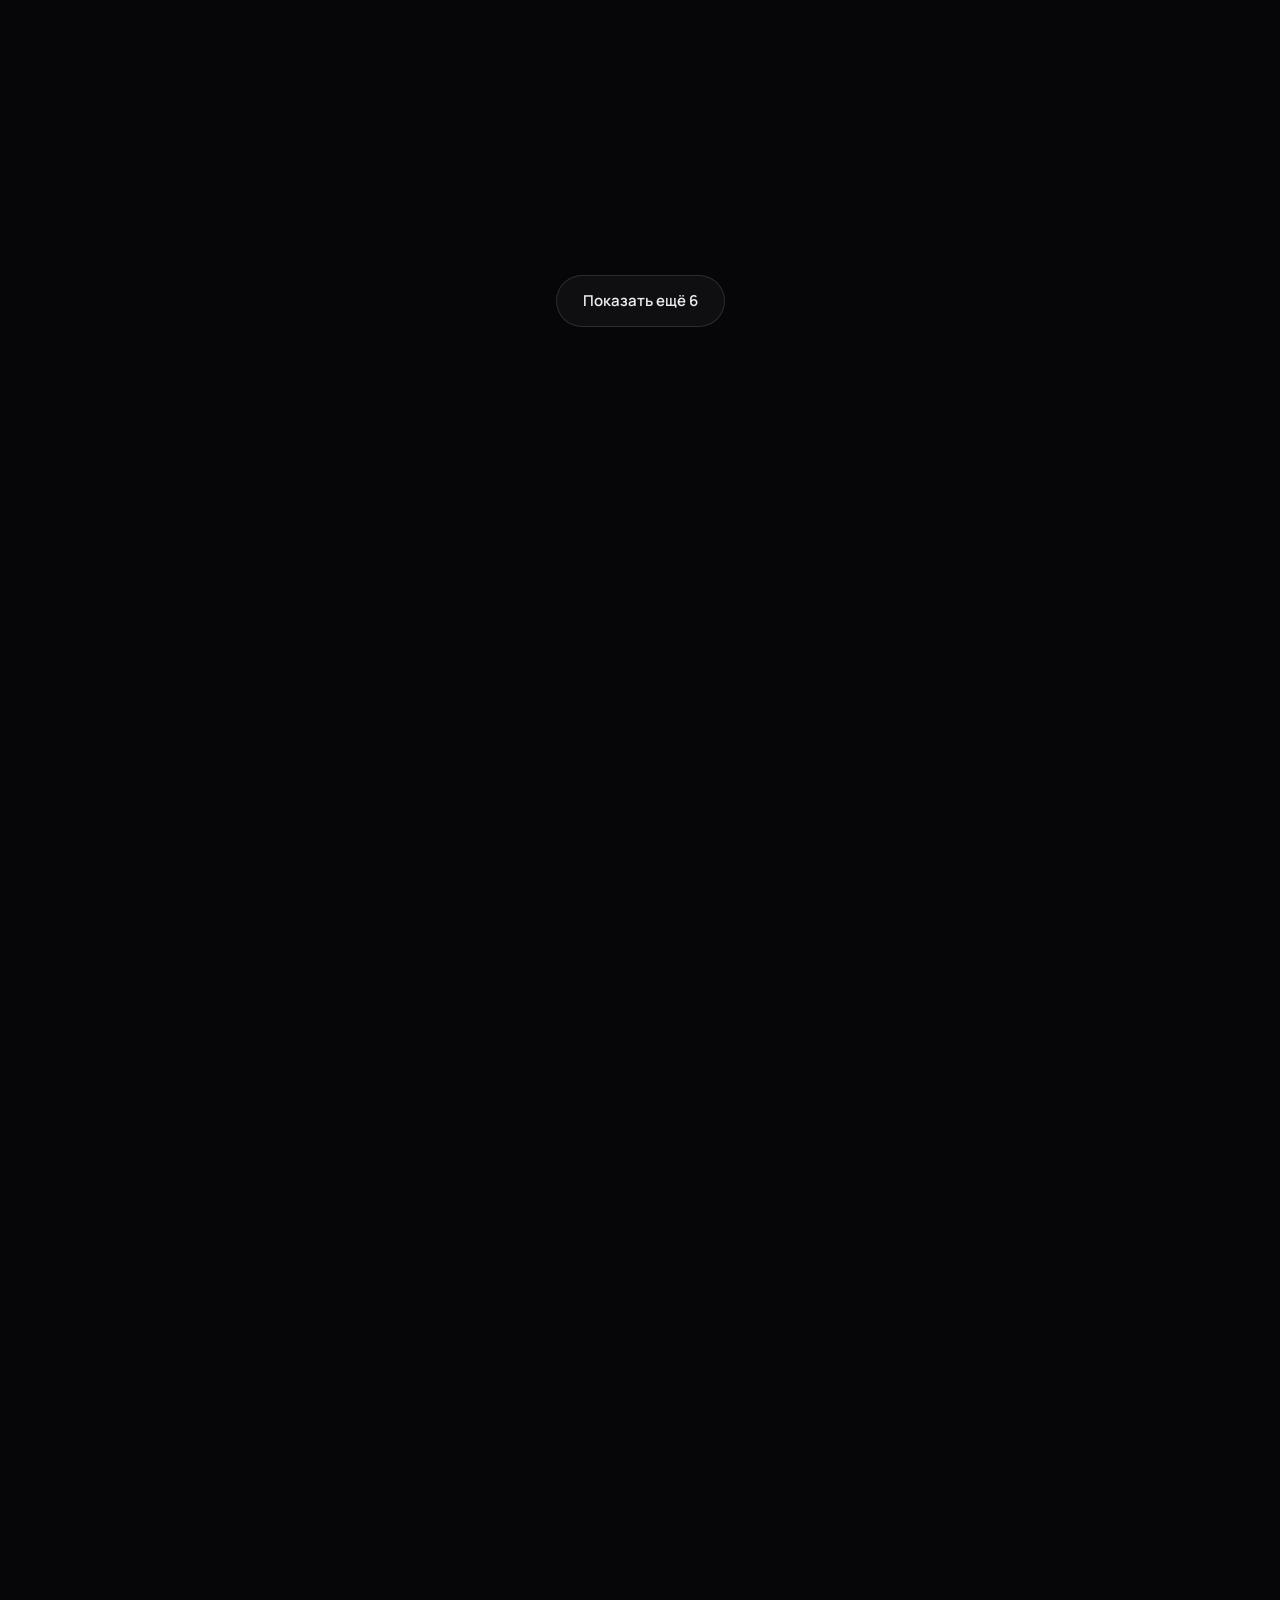
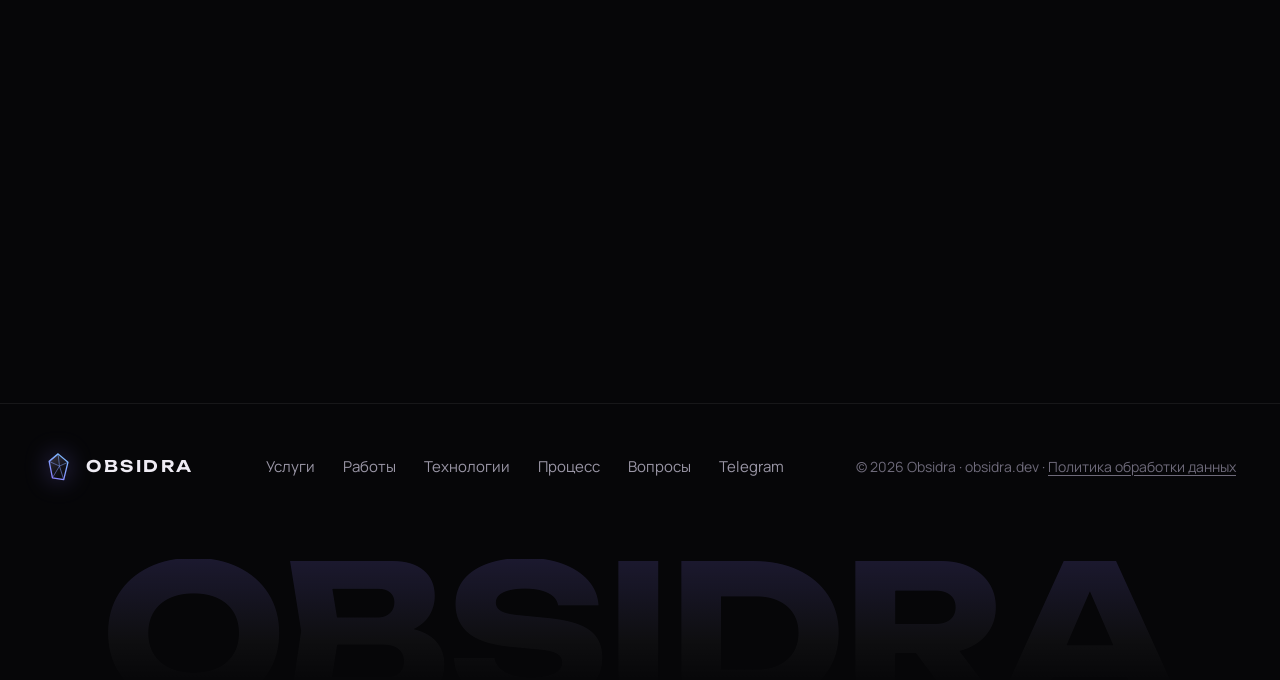
==== commit 9b270e11: "«Обсудить проект» ведёт в бота-брифера; якорные ссылки и надпись в подвале Кнопки «Обсудить проект» " ====
--- a/index.html
+++ b/index.html
@@ -27,9 +27,9 @@
   <link rel="preload" href="fonts/manrope-cyrillic.woff2" as="font" type="font/woff2" crossorigin>
   <!-- ?v= меняйте при каждом обновлении CSS/JS, иначе браузеры до 10 минут держат старую версию из кэша -->
   <link rel="stylesheet" href="fonts/fonts.css?v=1">
-  <link rel="stylesheet" href="styles.css?v=7">
+  <link rel="stylesheet" href="styles.css?v=8">
   <script>document.documentElement.classList.add('js');</script>
-  <script src="script.js?v=5" defer></script>
+  <script src="script.js?v=6" defer></script>
 </head>
 <body>
   <!-- Спрайт логотипа: подключается через <use href="#mark"> -->
@@ -67,10 +67,11 @@
         <a href="#stack">Технологии</a>
         <a href="#process">Процесс</a>
         <a href="#faq">Вопросы</a>
-        <a class="btn btn--primary nav__cta" href="https://t.me/obsidra_dev" target="_blank" rel="noopener">Обсудить проект</a>
+        <a class="btn btn--primary nav__cta" href="https://t.me/obsidra_bot" target="_blank" rel="noopener">Обсудить проект</a>
       </nav>
 
-      <a class="btn btn--ghost btn--sm header__cta" href="https://t.me/obsidra_dev" target="_blank" rel="noopener">Обсудить проект</a>
+      <!-- «Обсудить проект» ведёт в бота-брифера: он задаёт 6 вопросов и присылает заявку на @obsidra_dev -->
+      <a class="btn btn--ghost btn--sm header__cta" href="https://t.me/obsidra_bot" target="_blank" rel="noopener">Обсудить проект</a>
 
       <button class="burger" type="button" aria-label="Открыть меню" aria-expanded="false" aria-controls="nav">
         <span></span><span></span>
@@ -99,7 +100,7 @@
         <p class="hero__lead" data-reveal>Obsidra — разработка полного цикла. Проектируем, пишем, запускаем и&nbsp;поддерживаем цифровые продукты: от лендинга до мобильного приложения и&nbsp;игры.</p>
 
         <div class="hero__actions" data-reveal>
-          <a class="btn btn--primary" href="https://t.me/obsidra_dev" target="_blank" rel="noopener">
+          <a class="btn btn--primary" href="https://t.me/obsidra_bot" target="_blank" rel="noopener">
             Обсудить проект
             <svg class="btn__arrow" viewBox="0 0 24 24" aria-hidden="true"><path d="M5 12h14M13 6l6 6-6 6"/></svg>
           </a>
@@ -669,12 +670,15 @@
         <div class="cta" data-reveal>
           <div class="cta__grid" aria-hidden="true"></div>
           <h2 class="cta__title">Есть идея?<br><span class="grad">Превратим её в&nbsp;продукт.</span></h2>
-          <p class="cta__text">Расскажите о&nbsp;задаче в&nbsp;Telegram — ответим в&nbsp;течение рабочего дня, зададим пару вопросов и&nbsp;предложим решение со&nbsp;сметой.</p>
-          <a class="btn btn--primary btn--lg" href="https://t.me/obsidra_dev" target="_blank" rel="noopener">
-            <svg class="btn__icon" viewBox="0 0 24 24" aria-hidden="true"><path d="m22 2-7 20-4-9-9-4Z"/><path d="M22 2 11 13"/></svg>
-            Написать в&nbsp;Telegram
-          </a>
-          <p class="cta__handle">@obsidra_dev</p>
+          <p class="cta__text">Оставьте заявку в&nbsp;нашем Telegram-боте: шесть коротких вопросов о&nbsp;задаче, бюджете и&nbsp;сроках — минута времени. Ответим в&nbsp;течение рабочего дня и&nbsp;предложим решение со&nbsp;сметой.</p>
+          <div class="cta__actions">
+            <a class="btn btn--primary btn--lg" href="https://t.me/obsidra_bot" target="_blank" rel="noopener">
+              <svg class="btn__icon" viewBox="0 0 24 24" aria-hidden="true"><path d="m22 2-7 20-4-9-9-4Z"/><path d="M22 2 11 13"/></svg>
+              Оставить заявку в&nbsp;боте
+            </a>
+            <a class="btn btn--ghost btn--lg" href="https://t.me/obsidra_dev" target="_blank" rel="noopener">Написать лично</a>
+          </div>
+          <p class="cta__handle">@obsidra_bot · @obsidra_dev</p>
         </div>
       </div>
     </section>
--- a/styles.css
+++ b/styles.css
@@ -1170,6 +1170,7 @@
   font-size: 1.1rem;
   color: var(--muted);
 }
+.cta__actions { display: flex; flex-wrap: wrap; justify-content: center; gap: 12px; }
 .cta__handle { margin: 18px 0 0; font: 400 14px/1 var(--font-mono); color: var(--dim); }
 
 /* ---------- Подвал ---------- */
@@ -1197,7 +1198,9 @@
   margin: 56px 0 0;
   font-family: var(--font-display);
   font-weight: 700;
-  font-size: clamp(3.4rem, 15.5vw, 15.5rem);
+  /* слово шириной ≈5.6em должно влезать в контейнер (макс. 1192px) при любой ширине окна:
+     вылезшие за блок буквы пропадают — градиент background-clip закрашивает только сам блок */
+  font-size: min(15vw, 12.2rem);
   line-height: .78;
   letter-spacing: -.02em;
   text-align: center;
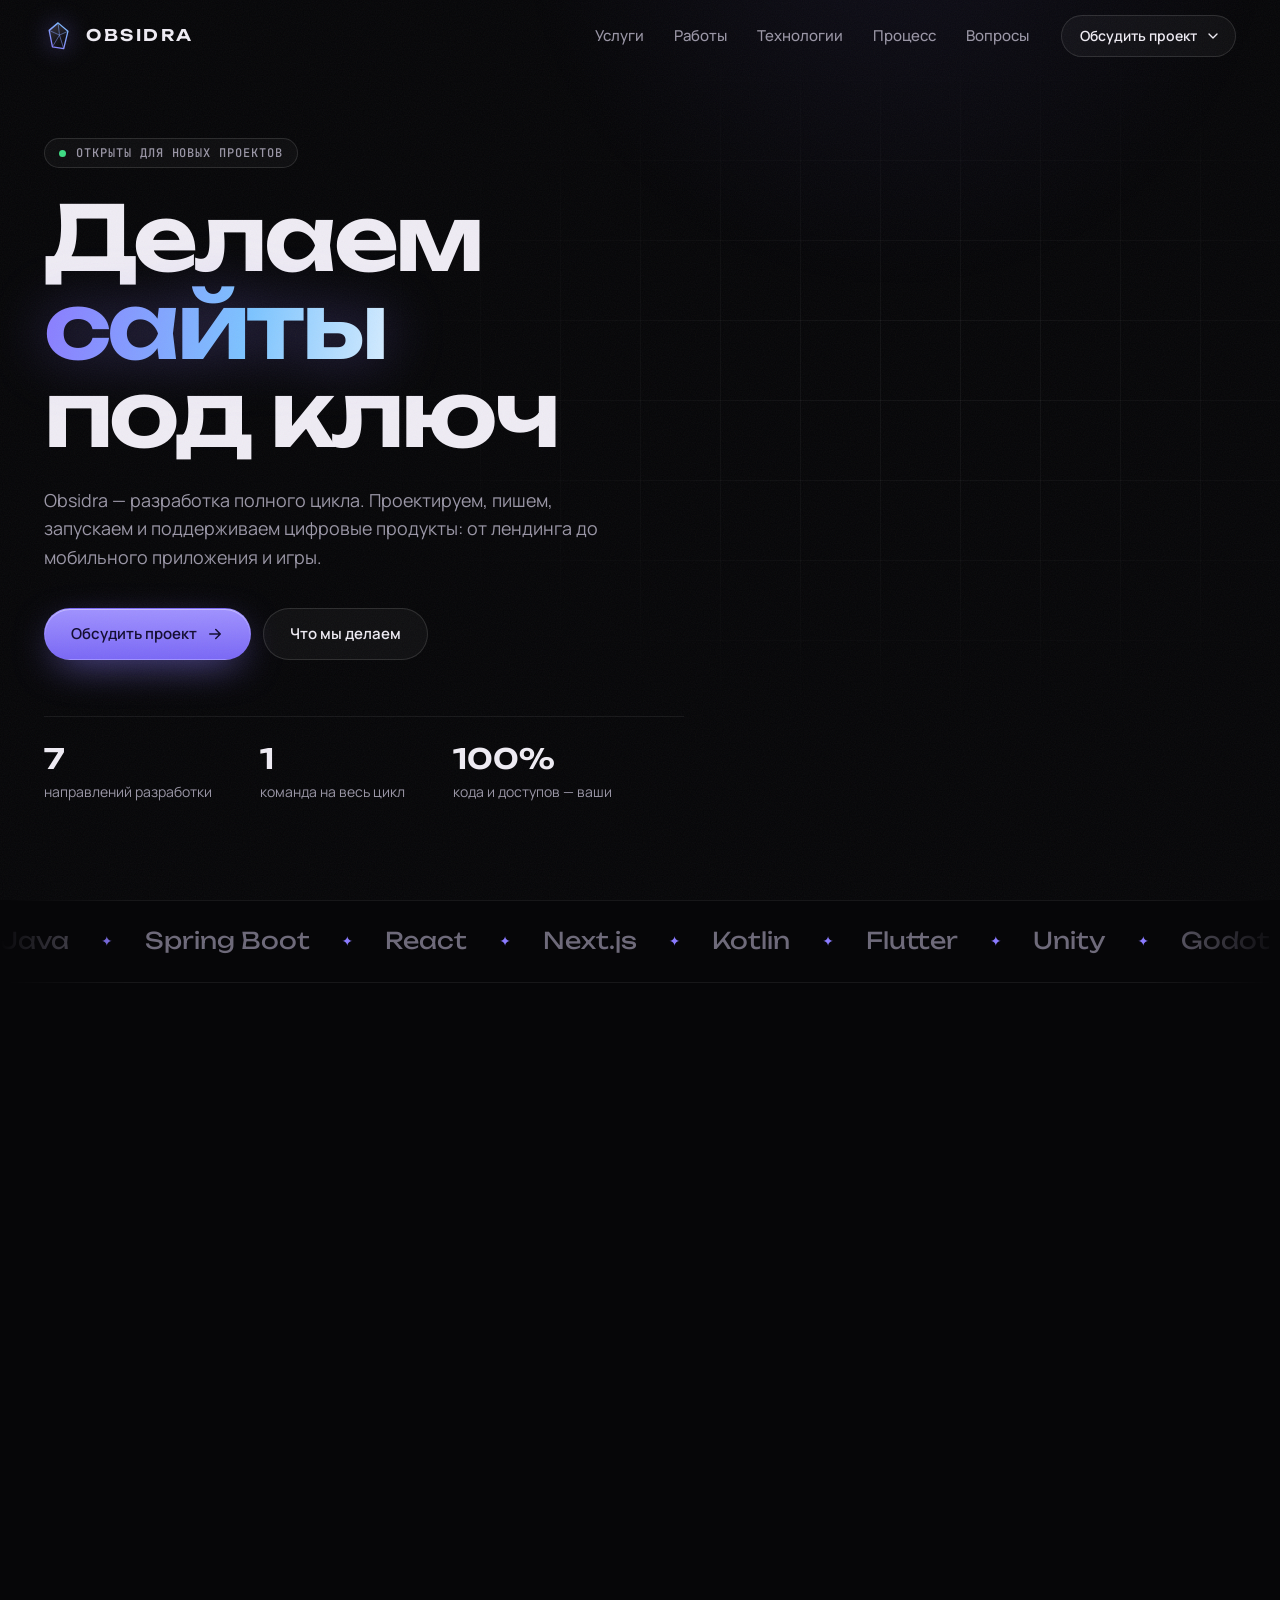
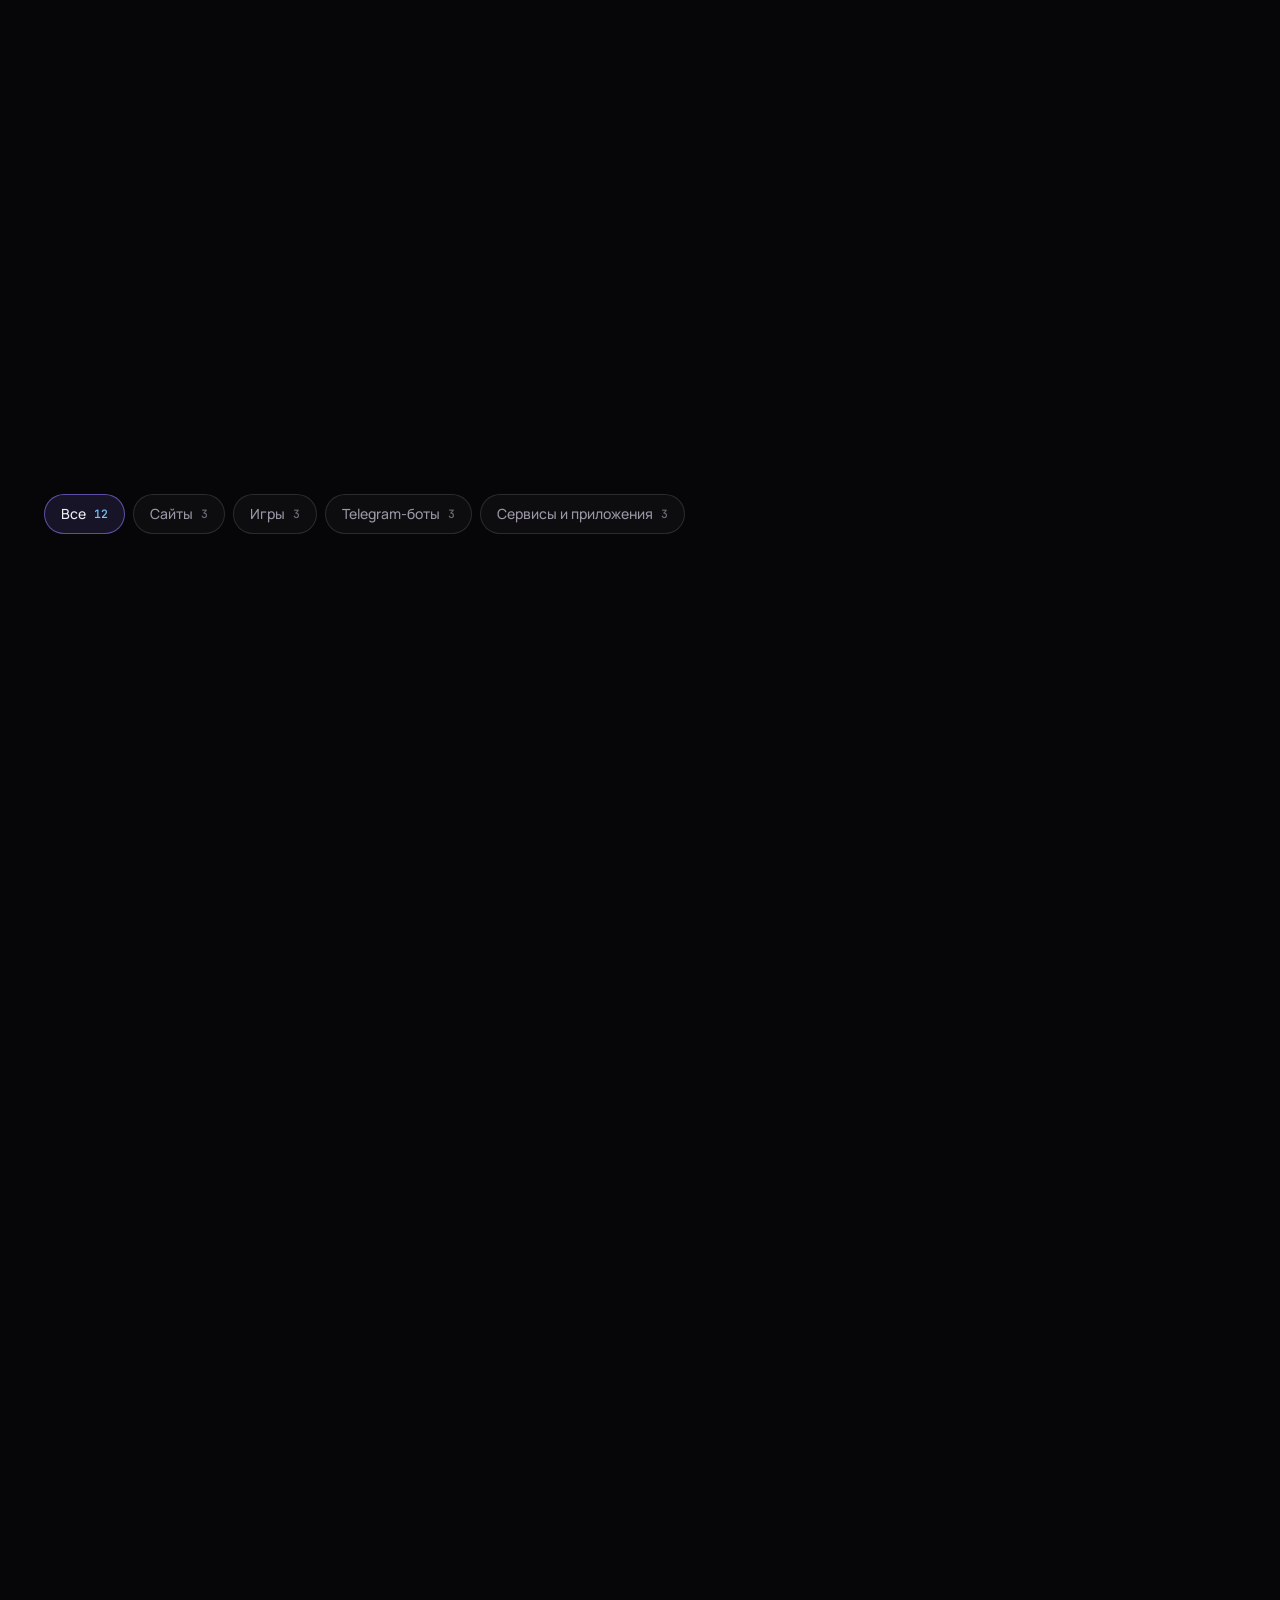
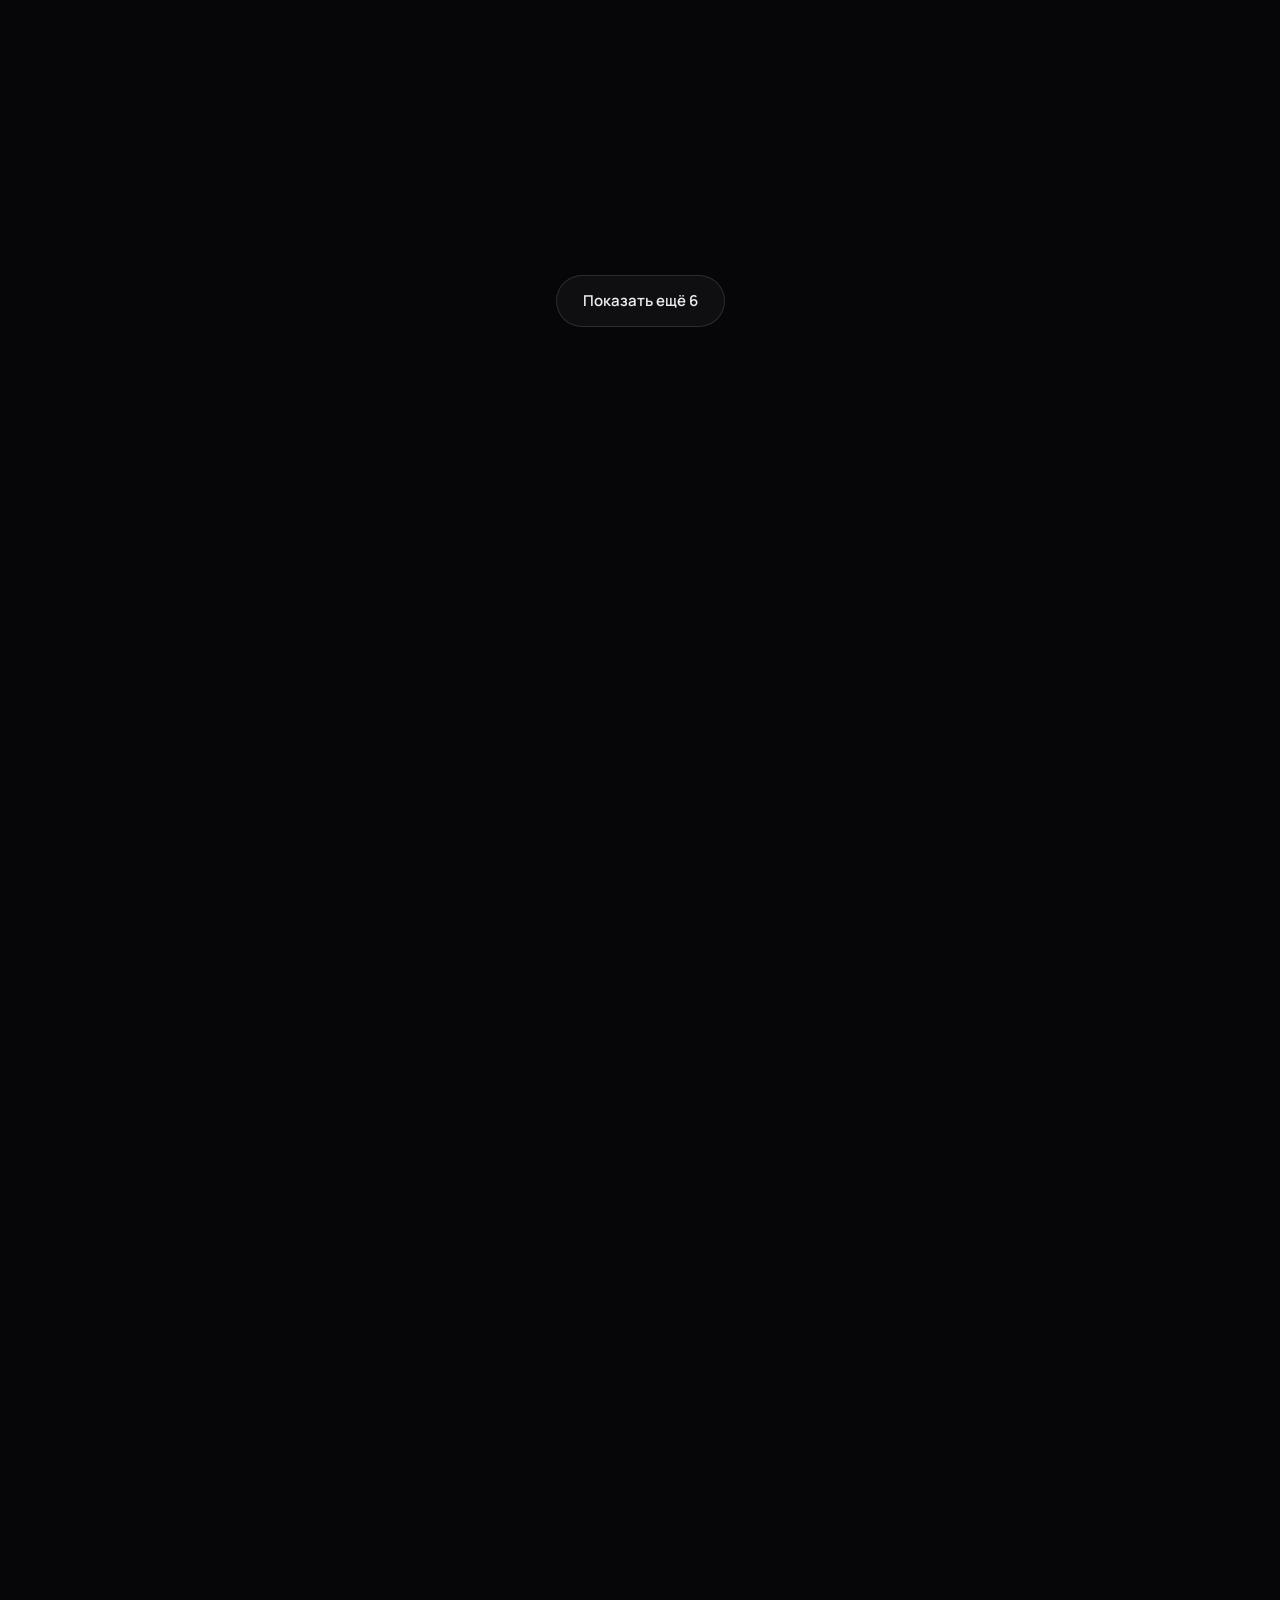
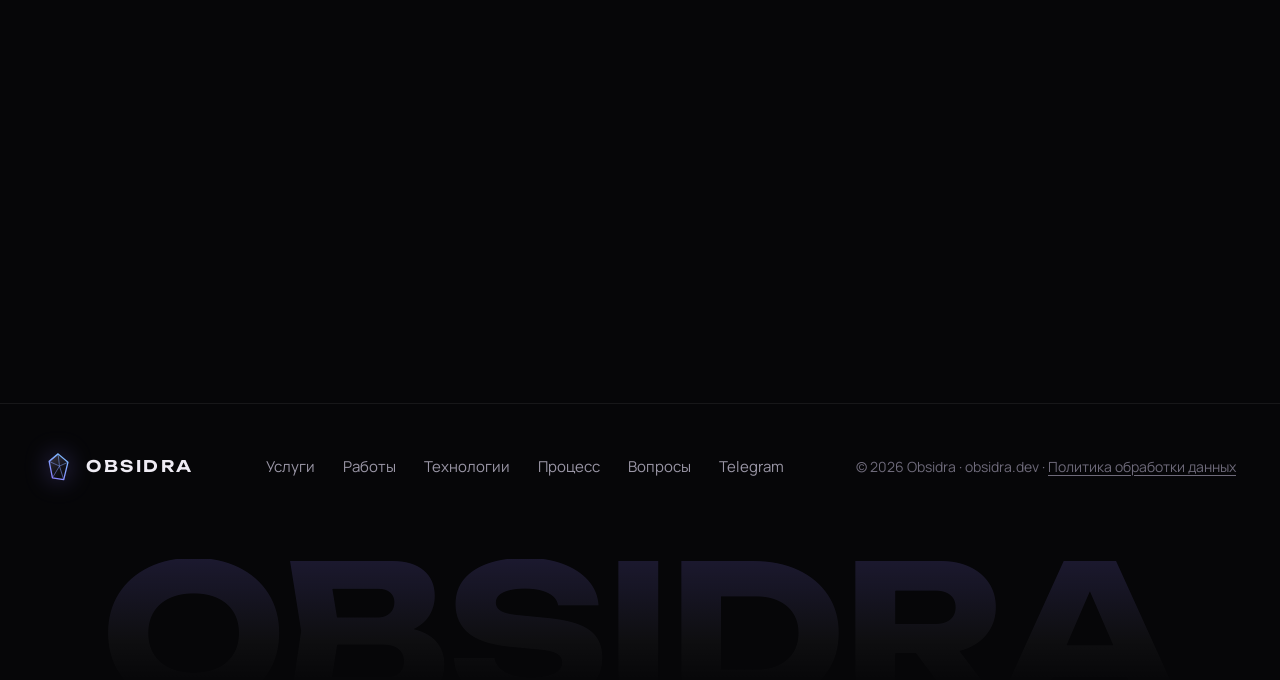
==== commit 45b58d32: "Шапка: «Обсудить проект» раскрывает выбор — заявка в боте или личный чат На десктопе меню на <detail" ====
--- a/index.html
+++ b/index.html
@@ -27,9 +27,9 @@
   <link rel="preload" href="fonts/manrope-cyrillic.woff2" as="font" type="font/woff2" crossorigin>
   <!-- ?v= меняйте при каждом обновлении CSS/JS, иначе браузеры до 10 минут держат старую версию из кэша -->
   <link rel="stylesheet" href="fonts/fonts.css?v=1">
-  <link rel="stylesheet" href="styles.css?v=8">
+  <link rel="stylesheet" href="styles.css?v=9">
   <script>document.documentElement.classList.add('js');</script>
-  <script src="script.js?v=6" defer></script>
+  <script src="script.js?v=7" defer></script>
 </head>
 <body>
   <!-- Спрайт логотипа: подключается через <use href="#mark"> -->
@@ -67,11 +67,30 @@
         <a href="#stack">Технологии</a>
         <a href="#process">Процесс</a>
         <a href="#faq">Вопросы</a>
-        <a class="btn btn--primary nav__cta" href="https://t.me/obsidra_bot" target="_blank" rel="noopener">Обсудить проект</a>
+        <div class="nav__cta">
+          <a class="btn btn--primary" href="https://t.me/obsidra_bot" target="_blank" rel="noopener">Оставить заявку в&nbsp;боте</a>
+          <a class="btn btn--ghost" href="https://t.me/obsidra_dev" target="_blank" rel="noopener">Написать лично</a>
+        </div>
       </nav>
 
-      <!-- «Обсудить проект» ведёт в бота-брифера: он задаёт 6 вопросов и присылает заявку на @obsidra_dev -->
-      <a class="btn btn--ghost btn--sm header__cta" href="https://t.me/obsidra_bot" target="_blank" rel="noopener">Обсудить проект</a>
+      <!-- «Обсудить проект»: бот-брифер (6 вопросов, заявка приходит на @obsidra_dev) или личный чат.
+           <details> раскрывается и без JS; script.js только закрывает меню по клику мимо и по Esc -->
+      <details class="contact-menu header__cta">
+        <summary class="btn btn--ghost btn--sm">
+          Обсудить проект
+          <svg class="contact-menu__chevron" viewBox="0 0 24 24" aria-hidden="true"><path d="m6 9 6 6 6-6"/></svg>
+        </summary>
+        <div class="contact-menu__panel">
+          <a class="contact-menu__item" href="https://t.me/obsidra_bot" target="_blank" rel="noopener">
+            <span class="contact-menu__icon"><svg viewBox="0 0 24 24" aria-hidden="true"><path d="m22 2-7 20-4-9-9-4Z"/><path d="M22 2 11 13"/></svg></span>
+            <span><b>Заявка в&nbsp;боте</b><small>6 вопросов — минута времени</small></span>
+          </a>
+          <a class="contact-menu__item" href="https://t.me/obsidra_dev" target="_blank" rel="noopener">
+            <span class="contact-menu__icon"><svg viewBox="0 0 24 24" aria-hidden="true"><path d="M7.9 20A9 9 0 1 0 4 16.1L2 22Z"/></svg></span>
+            <span><b>Написать лично</b><small>@obsidra_dev</small></span>
+          </a>
+        </div>
+      </details>
 
       <button class="burger" type="button" aria-label="Открыть меню" aria-expanded="false" aria-controls="nav">
         <span></span><span></span>
--- a/styles.css
+++ b/styles.css
@@ -226,6 +226,68 @@
 }
 .nav a:not(.btn):hover { color: var(--text); }
 .nav__cta { display: none; }
+
+/* меню «Обсудить проект» в шапке */
+.contact-menu { position: relative; }
+.contact-menu summary { list-style: none; }
+.contact-menu summary::-webkit-details-marker { display: none; }
+.contact-menu[open] summary { background: rgba(255, 255, 255, .08); border-color: rgba(255, 255, 255, .2); }
+.contact-menu__chevron {
+  width: 16px; height: 16px;
+  margin-right: -4px;
+  fill: none;
+  stroke: currentColor;
+  stroke-width: 2;
+  stroke-linecap: round;
+  stroke-linejoin: round;
+  transition: transform .25s var(--ease);
+}
+.contact-menu[open] .contact-menu__chevron { transform: rotate(180deg); }
+.contact-menu__panel {
+  position: absolute;
+  top: calc(100% + 10px);
+  right: 0;
+  width: 290px;
+  padding: 8px;
+  border: 1px solid var(--line-2);
+  border-radius: 18px;
+  background: rgba(14, 14, 20, .97);
+  box-shadow: 0 24px 60px -20px rgba(0, 0, 0, .9), 0 0 50px -25px rgb(var(--accent-rgb) / .6);
+  animation: menu-in .2s var(--ease);
+}
+@keyframes menu-in { from { opacity: 0; transform: translateY(-6px); } }
+.contact-menu__item {
+  display: flex;
+  align-items: center;
+  gap: 14px;
+  padding: 12px;
+  border-radius: 12px;
+  color: var(--text);
+  text-decoration: none;
+  transition: background-color .2s;
+}
+.contact-menu__item:hover,
+.contact-menu__item:focus-visible { background: rgba(255, 255, 255, .05); }
+.contact-menu__item b { display: block; font-size: 15px; font-weight: 600; line-height: 1.3; }
+.contact-menu__item small { display: block; font-size: 13px; line-height: 1.4; color: var(--muted); }
+.contact-menu__icon {
+  display: grid;
+  place-items: center;
+  flex: none;
+  width: 40px; height: 40px;
+  border: 1px solid rgb(var(--accent-rgb) / .25);
+  border-radius: 12px;
+  background: var(--accent-soft);
+  color: var(--accent-2);
+}
+.contact-menu__icon svg {
+  width: 20px; height: 20px;
+  fill: none;
+  stroke: currentColor;
+  stroke-width: 1.7;
+  stroke-linecap: round;
+  stroke-linejoin: round;
+}
 
 .burger {
   display: none;
@@ -1326,7 +1388,7 @@
     font-size: 1.6rem;
     color: var(--text);
   }
-  .nav__cta { display: inline-flex; margin-top: 28px; }
+  .nav__cta { display: grid; gap: 12px; margin-top: 28px; }
 
   .hero { min-height: auto; padding-top: calc(var(--header-h) + 40px); }
   .hero__crystal {
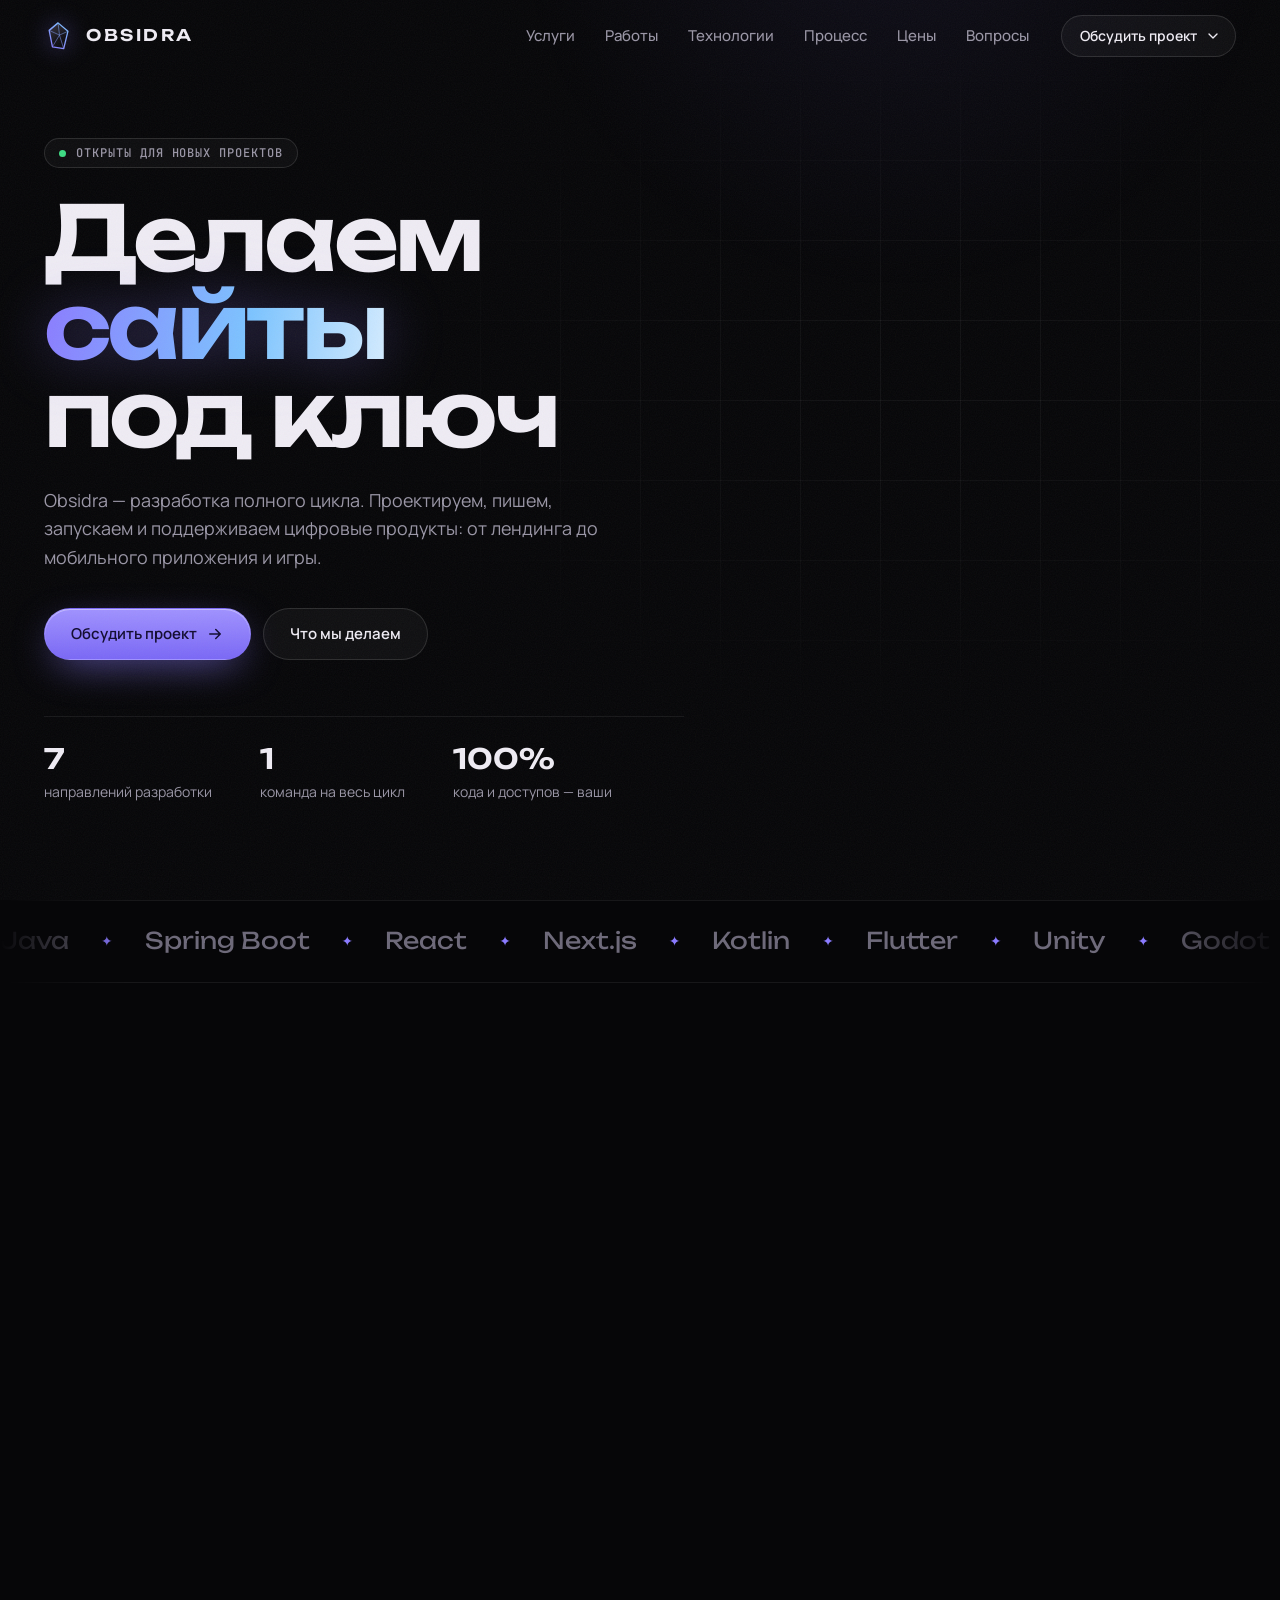
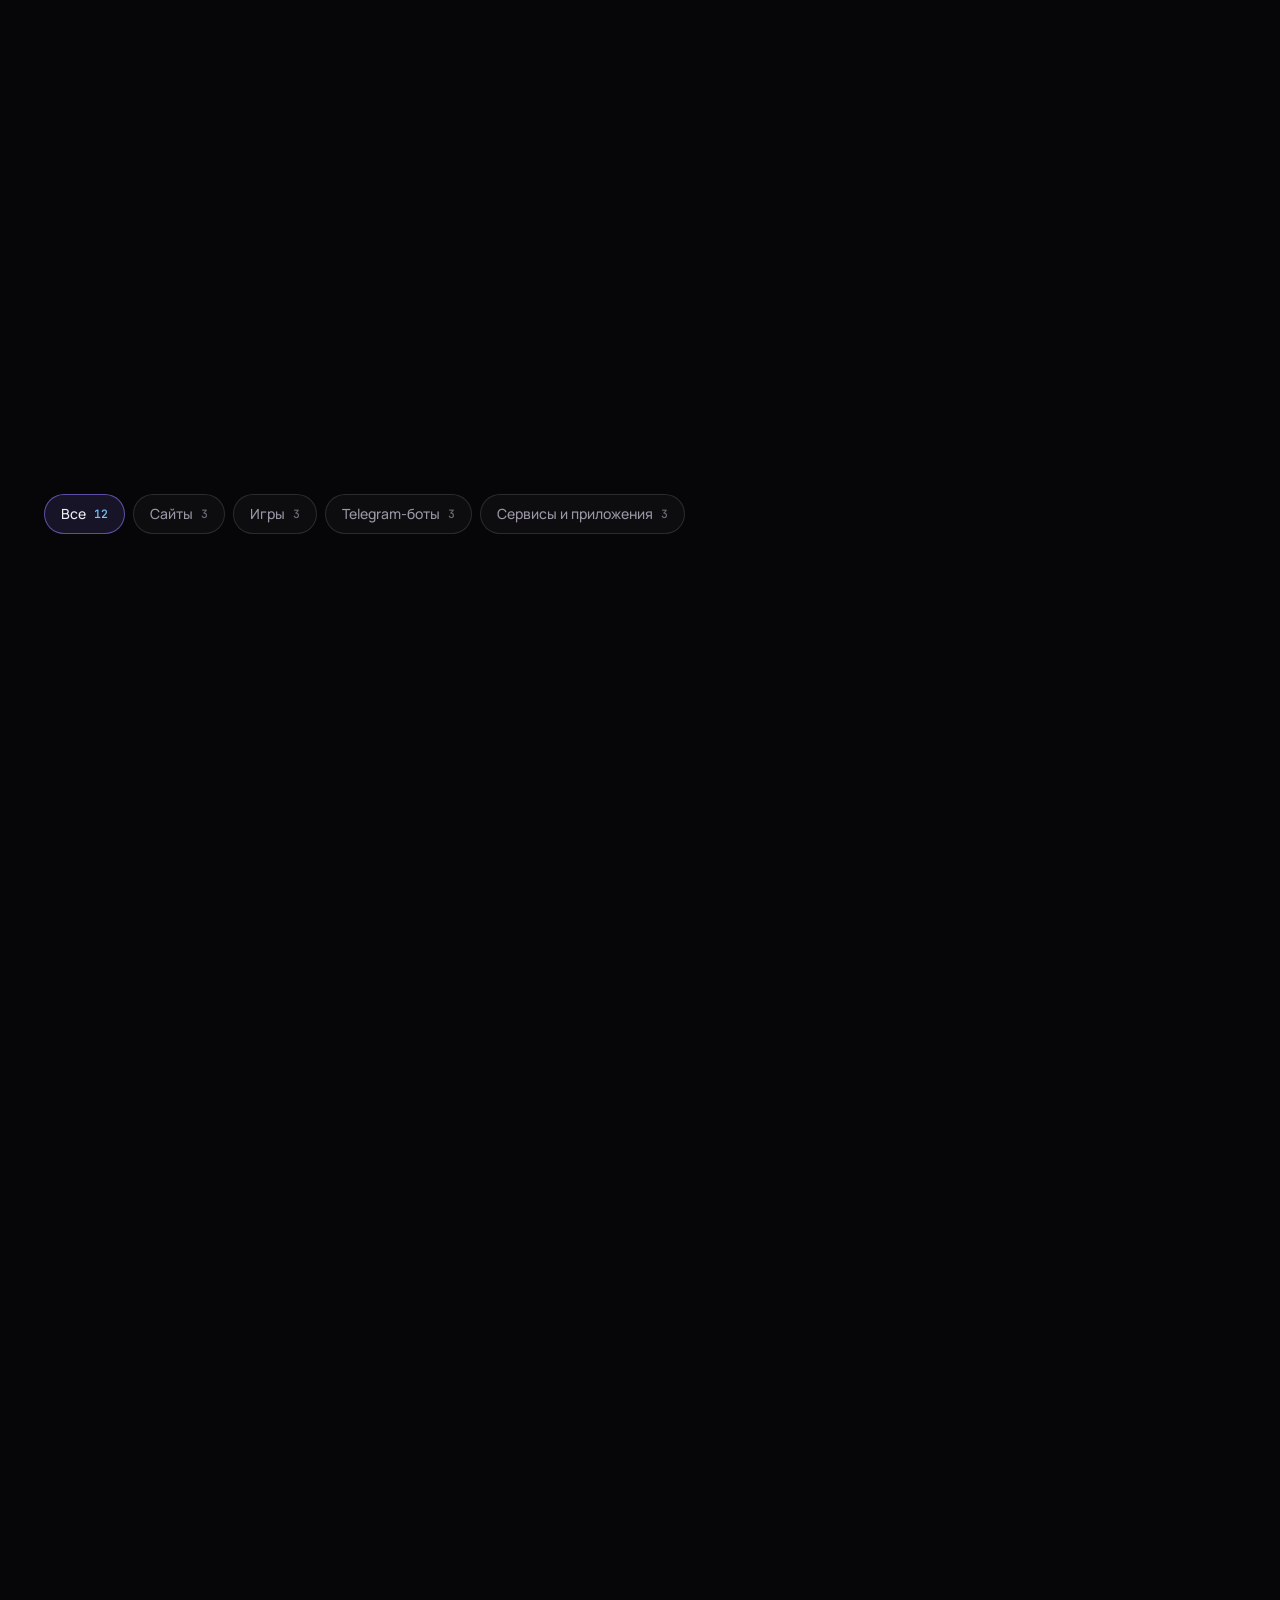
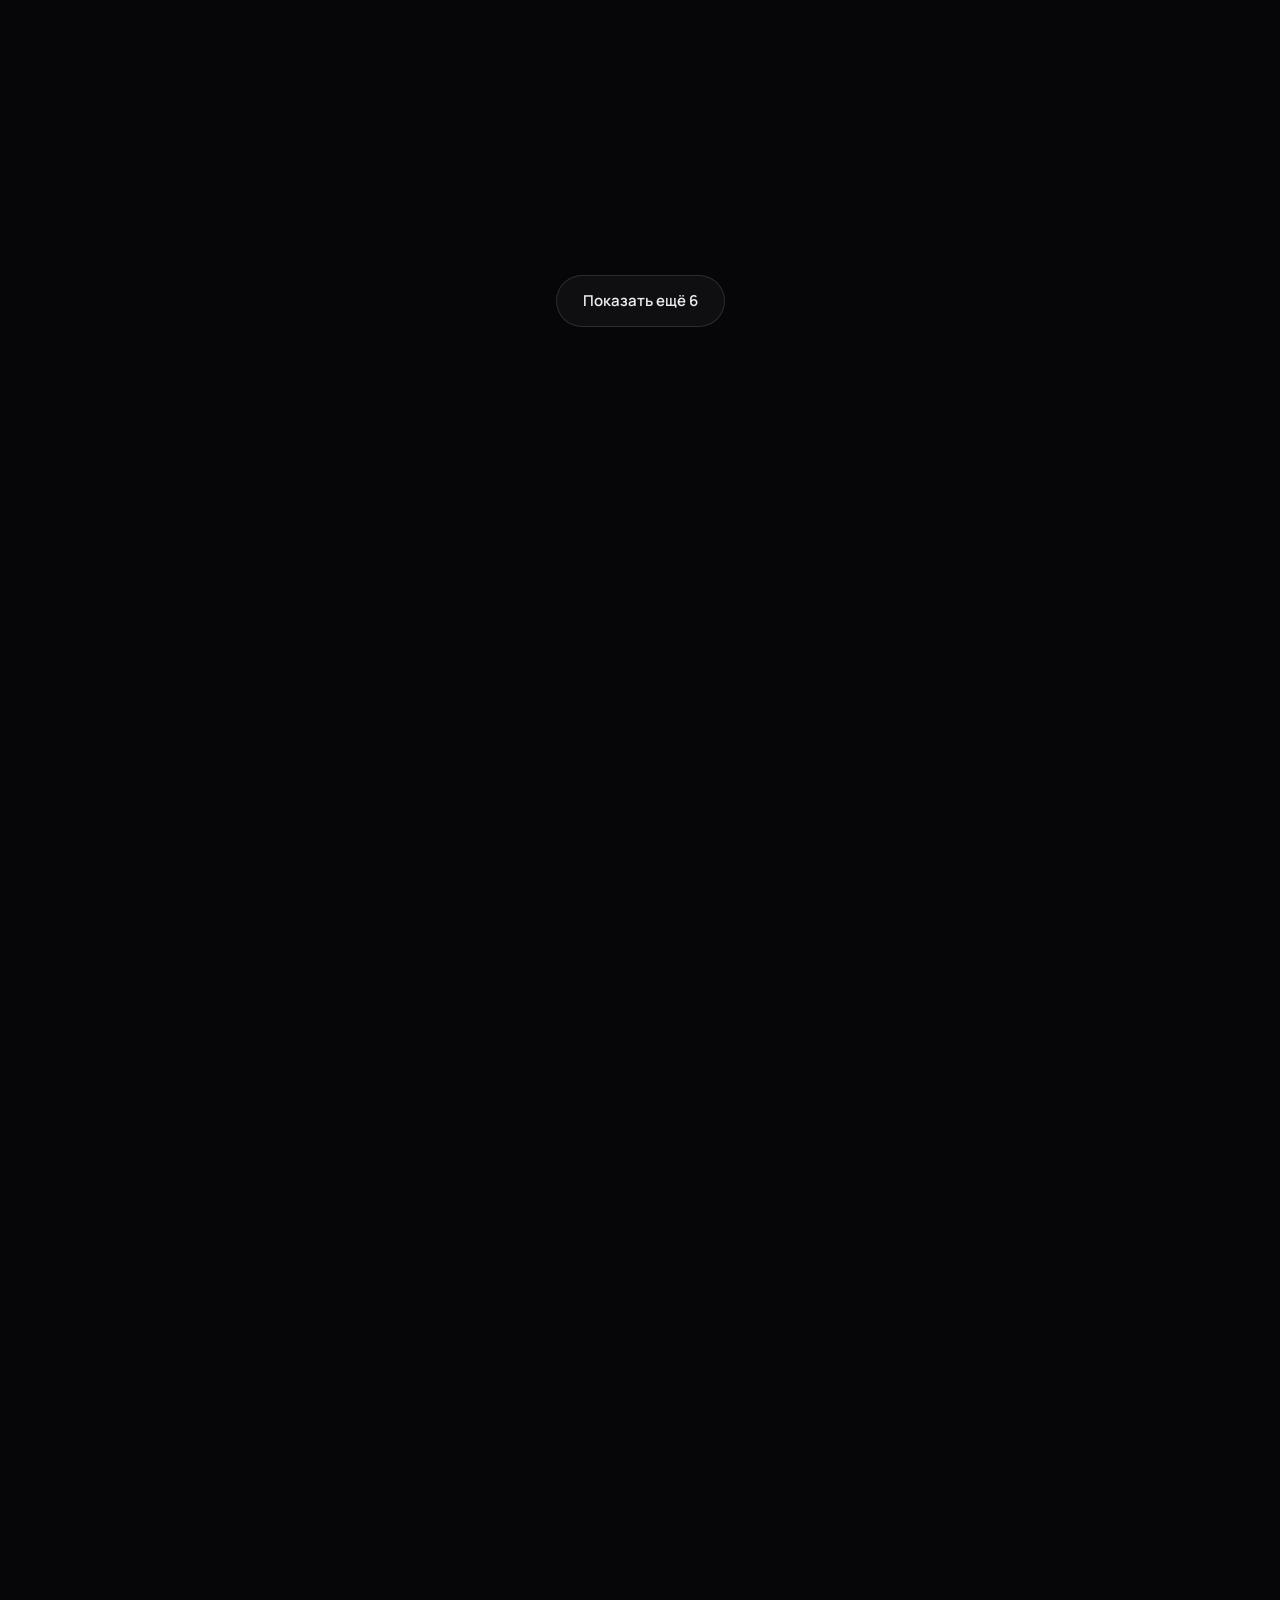
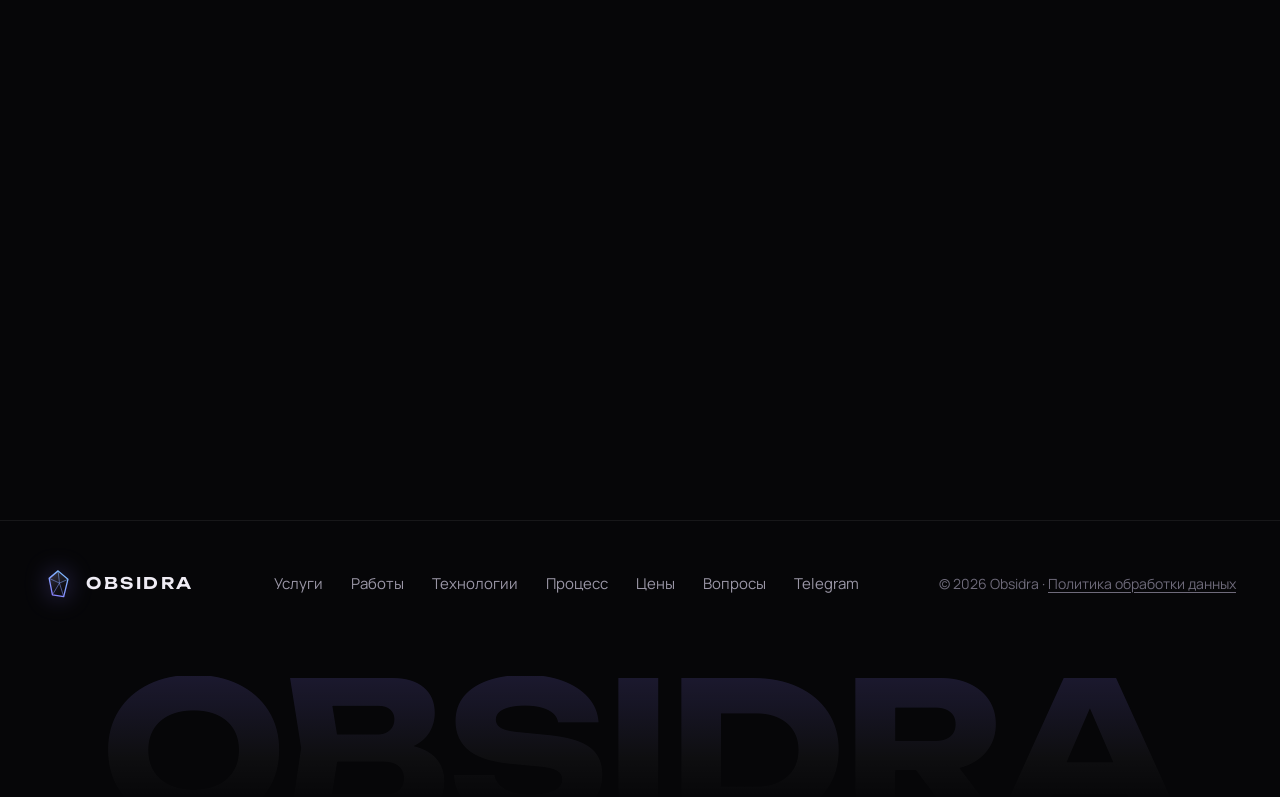
==== commit a3e4ba91: "Цены, превью ссылки, sitemap; адреса без некупленного obsidra.dev Раздел «Цены»: ориентиры «от» для " ====
--- a/index.html
+++ b/index.html
@@ -6,13 +6,22 @@
   <title>Obsidra — разработка сайтов, приложений, игр и Telegram-ботов под ключ</title>
   <meta name="description" content="Obsidra — разработка полного цикла. Сайты, веб-сервисы, мобильные приложения, игры и Telegram-боты под ключ: от идеи до запуска и поддержки.">
   <meta name="theme-color" content="#060608">
-  <link rel="canonical" href="https://obsidra.dev/">
-
+  <!-- Пока домен obsidra.dev не куплен, адреса ведут на GitHub Pages.
+       После подключения домена замените их здесь, в sitemap.xml и robots.txt -->
+  <link rel="canonical" href="https://neironessensive.github.io/obsidra-site/">
+
+  <!-- превью ссылки в Telegram, VK и мессенджерах; картинка собирается из brand/og-image.html -->
   <meta property="og:type" content="website">
-  <meta property="og:url" content="https://obsidra.dev/">
+  <meta property="og:site_name" content="Obsidra">
+  <meta property="og:url" content="https://neironessensive.github.io/obsidra-site/">
   <meta property="og:title" content="Obsidra — цифровые продукты под ключ">
   <meta property="og:description" content="Сайты, веб-сервисы, мобильные приложения, игры и Telegram-боты. От идеи до продакшена.">
   <meta property="og:locale" content="ru_RU">
+  <meta property="og:image" content="https://neironessensive.github.io/obsidra-site/brand/og-image.png">
+  <meta property="og:image:width" content="1200">
+  <meta property="og:image:height" content="630">
+  <meta property="og:image:alt" content="Obsidra — сайты, приложения, игры и Telegram-боты под ключ">
+  <meta name="twitter:card" content="summary_large_image">
 
   <!--
     CSP: страница грузит скрипты, стили, шрифты и картинки только с собственного домена.
@@ -27,7 +36,7 @@
   <link rel="preload" href="fonts/manrope-cyrillic.woff2" as="font" type="font/woff2" crossorigin>
   <!-- ?v= меняйте при каждом обновлении CSS/JS, иначе браузеры до 10 минут держат старую версию из кэша -->
   <link rel="stylesheet" href="fonts/fonts.css?v=1">
-  <link rel="stylesheet" href="styles.css?v=9">
+  <link rel="stylesheet" href="styles.css?v=11">
   <script>document.documentElement.classList.add('js');</script>
   <script src="script.js?v=7" defer></script>
 </head>
@@ -66,6 +75,7 @@
         <a href="#works">Работы</a>
         <a href="#stack">Технологии</a>
         <a href="#process">Процесс</a>
+        <a href="#prices">Цены</a>
         <a href="#faq">Вопросы</a>
         <div class="nav__cta">
           <a class="btn btn--primary" href="https://t.me/obsidra_bot" target="_blank" rel="noopener">Оставить заявку в&nbsp;боте</a>
@@ -613,11 +623,98 @@
       </div>
     </section>
 
+    <!-- ============ ЦЕНЫ ============ -->
+    <!-- Цифры — нижняя граница для типовых задач, по рынку фриланса на октябрь 2026. Сроки сверены с ответом в FAQ -->
+    <section class="section" id="prices">
+      <div class="container">
+        <div class="section__head" data-reveal>
+          <p class="kicker"><span>05</span>Цены</p>
+          <h2 class="section__title">Сколько стоит — <em>ориентиры</em></h2>
+          <p class="section__lead">Минимальные цены за&nbsp;типовые задачи. Точную сумму называем после брифа и&nbsp;фиксируем в&nbsp;смете: если задача не&nbsp;меняется, не&nbsp;меняется и&nbsp;цена.</p>
+        </div>
+
+        <ul class="prices" data-reveal>
+          <li class="price">
+            <div class="price__info">
+              <h3 class="price__name">Лендинг</h3>
+              <p class="price__text">Одна страница под рекламу или запуск: дизайн, адаптивная вёрстка, заявки сразу в&nbsp;Telegram</p>
+            </div>
+            <p class="price__term">от 7 дней</p>
+            <p class="price__cost"><span>от</span>15&nbsp;000&nbsp;₽</p>
+          </li>
+          <li class="price">
+            <div class="price__info">
+              <h3 class="price__name">Сайт или интернет-магазин</h3>
+              <p class="price__text">До&nbsp;10 разделов или каталог с&nbsp;корзиной и&nbsp;оплатой, админка, чтобы вы сами меняли контент</p>
+            </div>
+            <p class="price__term">от 3 недель</p>
+            <p class="price__cost"><span>от</span>45&nbsp;000&nbsp;₽</p>
+          </li>
+          <li class="price">
+            <div class="price__info">
+              <h3 class="price__name">Telegram-бот</h3>
+              <p class="price__text">Запись, заявки, рассылки, база данных и&nbsp;команды для администратора. С&nbsp;оплатой и&nbsp;CRM — от&nbsp;25&nbsp;000&nbsp;₽</p>
+            </div>
+            <p class="price__term">от 1 недели</p>
+            <p class="price__cost"><span>от</span>8&nbsp;000&nbsp;₽</p>
+          </li>
+          <li class="price">
+            <div class="price__info">
+              <h3 class="price__name">Telegram Mini App</h3>
+              <p class="price__text">Магазин или сервис внутри Telegram: каталог, корзина, оплата и&nbsp;бэкенд с&nbsp;админкой</p>
+            </div>
+            <p class="price__term">от 3 недель</p>
+            <p class="price__cost"><span>от</span>50&nbsp;000&nbsp;₽</p>
+          </li>
+          <li class="price">
+            <div class="price__info">
+              <h3 class="price__name">Веб-сервис или личный кабинет</h3>
+              <p class="price__text">MVP с&nbsp;ролями и&nbsp;правами доступа, платежами и&nbsp;REST API с&nbsp;документацией</p>
+            </div>
+            <p class="price__term">от 1 месяца</p>
+            <p class="price__cost"><span>от</span>80&nbsp;000&nbsp;₽</p>
+          </li>
+          <li class="price">
+            <div class="price__info">
+              <h3 class="price__name">Мобильное приложение</h3>
+              <p class="price__text">iOS и&nbsp;Android на&nbsp;одной кодовой базе: push-уведомления, публикация в&nbsp;App Store, Google Play и&nbsp;RuStore</p>
+            </div>
+            <p class="price__term">от 1,5 месяцев</p>
+            <p class="price__cost"><span>от</span>100&nbsp;000&nbsp;₽</p>
+          </li>
+          <li class="price">
+            <div class="price__info">
+              <h3 class="price__name">Игра</h3>
+              <p class="price__text">Браузерная промо-игра или казуальная мини-игра с&nbsp;таблицей рекордов</p>
+            </div>
+            <p class="price__term">от 3 недель</p>
+            <p class="price__cost"><span>от</span>40&nbsp;000&nbsp;₽</p>
+          </li>
+          <li class="price">
+            <div class="price__info">
+              <h3 class="price__name">Бэкенд, API и&nbsp;интеграции</h3>
+              <p class="price__text">Подключение оплаты, CRM или 1С, REST API для вашего продукта, запуск на&nbsp;сервере</p>
+            </div>
+            <p class="price__term">от 5 дней</p>
+            <p class="price__cost"><span>от</span>10&nbsp;000&nbsp;₽</p>
+          </li>
+        </ul>
+
+        <div class="prices__foot" data-reveal>
+          <p>Доработка и&nbsp;поддержка готовых проектов — от&nbsp;1&nbsp;000&nbsp;₽ в&nbsp;час. Оплата поэтапно: предоплата за&nbsp;первый этап, дальше — по&nbsp;факту сдачи.</p>
+          <a class="btn btn--primary" href="https://t.me/obsidra_bot" target="_blank" rel="noopener">
+            Рассчитать мой проект
+            <svg class="btn__arrow" viewBox="0 0 24 24" aria-hidden="true"><path d="M5 12h14M13 6l6 6-6 6"/></svg>
+          </a>
+        </div>
+      </div>
+    </section>
+
     <!-- ============ ПРИНЦИПЫ ============ -->
     <section class="section section--tight" id="principles">
       <div class="container">
         <div class="section__head" data-reveal>
-          <p class="kicker"><span>05</span>Принципы</p>
+          <p class="kicker"><span>06</span>Принципы</p>
           <h2 class="section__title">Правила, по&nbsp;которым <em>мы&nbsp;работаем</em></h2>
         </div>
 
@@ -650,14 +747,14 @@
     <section class="section" id="faq">
       <div class="container faq">
         <div class="faq__head" data-reveal>
-          <p class="kicker"><span>06</span>Вопросы</p>
+          <p class="kicker"><span>07</span>Вопросы</p>
           <h2 class="section__title">Частые <em>вопросы</em></h2>
         </div>
 
         <div class="faq__list" data-reveal>
           <details>
             <summary>Сколько стоит проект?<span class="faq__icon" aria-hidden="true"></span></summary>
-            <p>Зависит от&nbsp;объёма и&nbsp;сложности. После брифа присылаем фиксированную смету с&nbsp;разбивкой по&nbsp;этапам — бесплатно и&nbsp;ни&nbsp;к&nbsp;чему не&nbsp;обязывает.</p>
+            <p>Ориентиры — в&nbsp;разделе <a href="#prices">«Цены»</a>: лендинг от&nbsp;15&nbsp;000&nbsp;₽, Telegram-бот от&nbsp;8&nbsp;000&nbsp;₽. Точную сумму называем после брифа и&nbsp;присылаем фиксированную смету с&nbsp;разбивкой по&nbsp;этапам — бесплатно и&nbsp;ни&nbsp;к&nbsp;чему не&nbsp;обязывает.</p>
           </details>
           <details>
             <summary>Сколько времени займёт разработка?<span class="faq__icon" aria-hidden="true"></span></summary>
@@ -715,10 +812,11 @@
           <a href="#works">Работы</a>
           <a href="#stack">Технологии</a>
           <a href="#process">Процесс</a>
+          <a href="#prices">Цены</a>
           <a href="#faq">Вопросы</a>
           <a href="https://t.me/obsidra_dev" target="_blank" rel="noopener">Telegram</a>
         </nav>
-        <p class="footer__copy">© <span data-year>2026</span> Obsidra · obsidra.dev · <a href="privacy.html">Политика обработки данных</a></p>
+        <p class="footer__copy">© <span data-year>2026</span> Obsidra · <a href="privacy.html">Политика обработки данных</a></p>
       </div>
       <p class="footer__mega" aria-hidden="true">OBSIDRA</p>
     </div>
--- a/styles.css
+++ b/styles.css
@@ -1122,6 +1122,53 @@
   color: var(--accent-2);
 }
 
+/* ---------- Цены ---------- */
+
+.prices {
+  margin: 0;
+  padding: 0;
+  list-style: none;
+  border-top: 1px solid var(--line);
+}
+.price {
+  display: grid;
+  grid-template-columns: 1fr 150px 210px;
+  align-items: center;
+  gap: 24px;
+  padding: 26px 12px;
+  border-bottom: 1px solid var(--line);
+  transition: background-color .25s;
+}
+.price:hover { background: rgba(255, 255, 255, .02); }
+.price__name { margin: 0 0 6px; font-size: 1.2rem; line-height: 1.25; }
+.price__text { max-width: 580px; margin: 0; font-size: 15px; color: var(--muted); }
+.price__term { margin: 0; font: 400 13.5px/1.3 var(--font-mono); color: var(--dim); }
+.price__cost {
+  margin: 0;
+  font: 600 1.4rem/1.2 var(--font-display);
+  letter-spacing: -.02em;
+  text-align: right;
+  white-space: nowrap;
+  transition: color .25s;
+}
+.price__cost span {
+  margin-right: 8px;
+  font: 500 14px/1 var(--font-body);
+  letter-spacing: 0;
+  color: var(--muted);
+}
+.price:hover .price__cost { color: var(--accent-2); }
+
+.prices__foot {
+  display: flex;
+  flex-wrap: wrap;
+  align-items: center;
+  justify-content: space-between;
+  gap: 20px 32px;
+  margin-top: 32px;
+}
+.prices__foot p { max-width: 640px; margin: 0; font-size: 15.5px; color: var(--muted); }
+
 /* ---------- Принципы ---------- */
 
 .principles {
@@ -1191,6 +1238,7 @@
   animation: faq-in .45s var(--ease);
 }
 @keyframes faq-in { from { opacity: 0; transform: translateY(-6px); } }
+.faq__list details p a { color: var(--accent-2); text-underline-offset: 3px; }
 
 /* ---------- CTA ---------- */
 
@@ -1346,6 +1394,10 @@
 /* ---------- Адаптив ---------- */
 
 @media (max-width: 1080px) {
+  /* шесть пунктов меню и кнопка должны влезать в шапку вплоть до перехода на бургер (860px) */
+  .header__inner { gap: 20px; }
+  .nav { gap: 20px; }
+  .nav a:not(.btn) { font-size: 14px; }
   .bento { grid-template-columns: repeat(2, 1fr); }
   .card, .card--w3 { grid-column: span 1; }
   .card--w4 { grid-column: span 2; }
@@ -1450,6 +1502,12 @@
   .work__cover { height: 176px; }
   .work__body { padding: 22px 22px 24px; }
 
+  .price { grid-template-columns: 1fr auto; gap: 10px 16px; padding: 22px 0; }
+  .price:hover { background: none; }
+  .price__info { grid-column: 1 / -1; }
+  .price__cost { font-size: 1.2rem; }
+  .prices__foot .btn { width: 100%; }
+
   .legal { padding-top: calc(var(--header-h) + 40px); }
   .legal__summary { padding: 22px 20px; }
 }
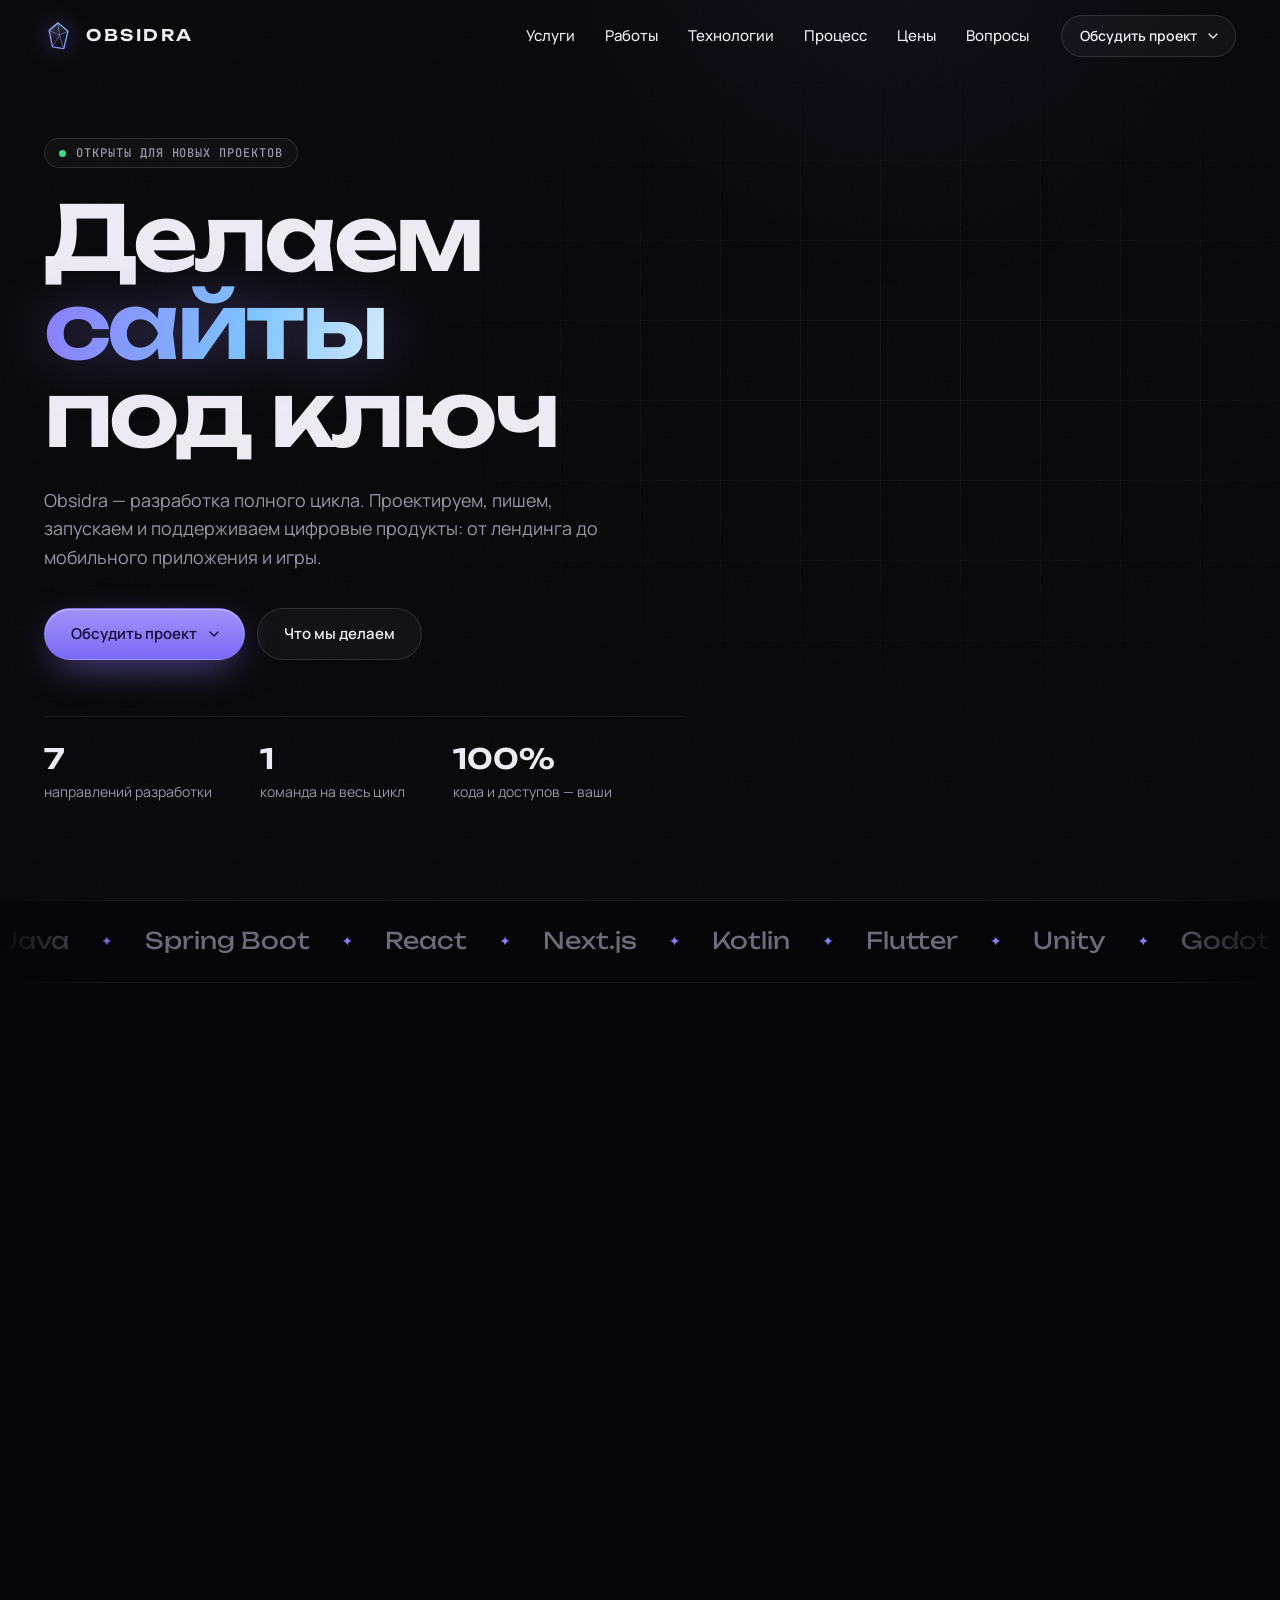
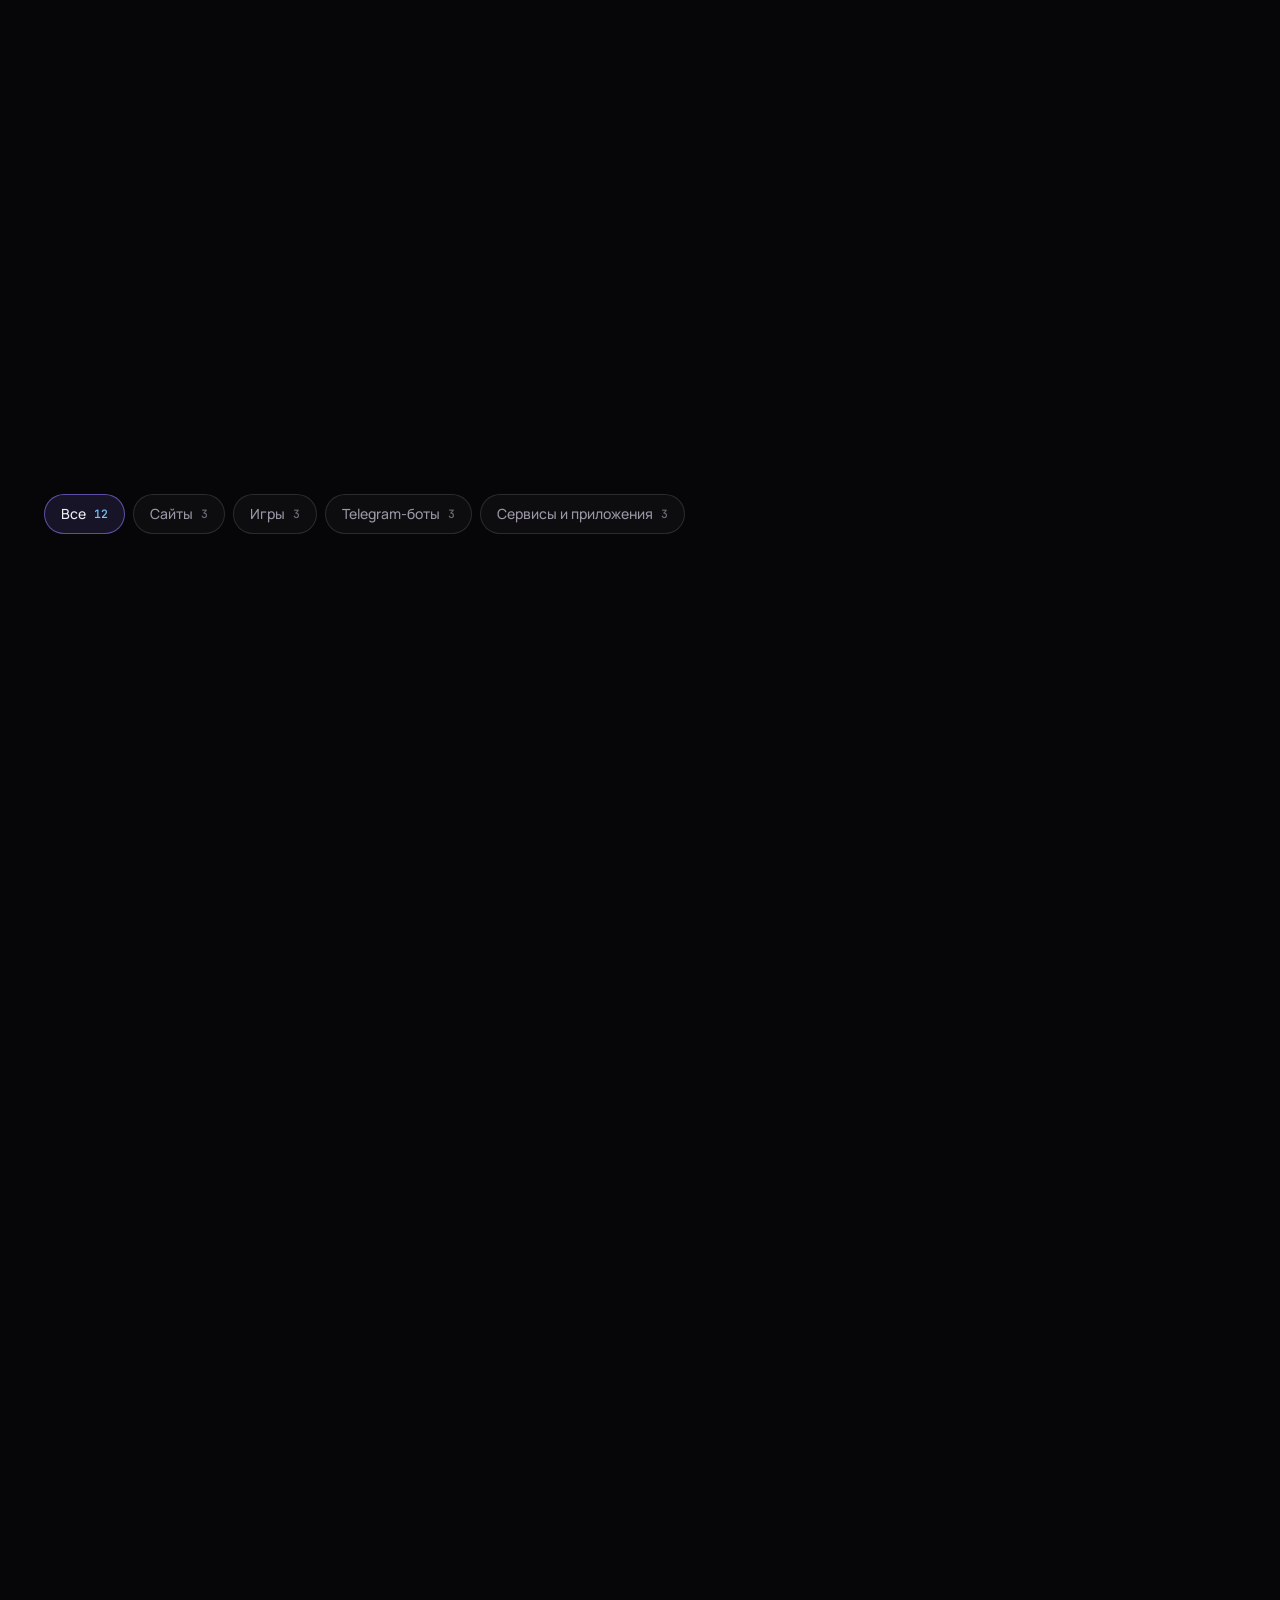
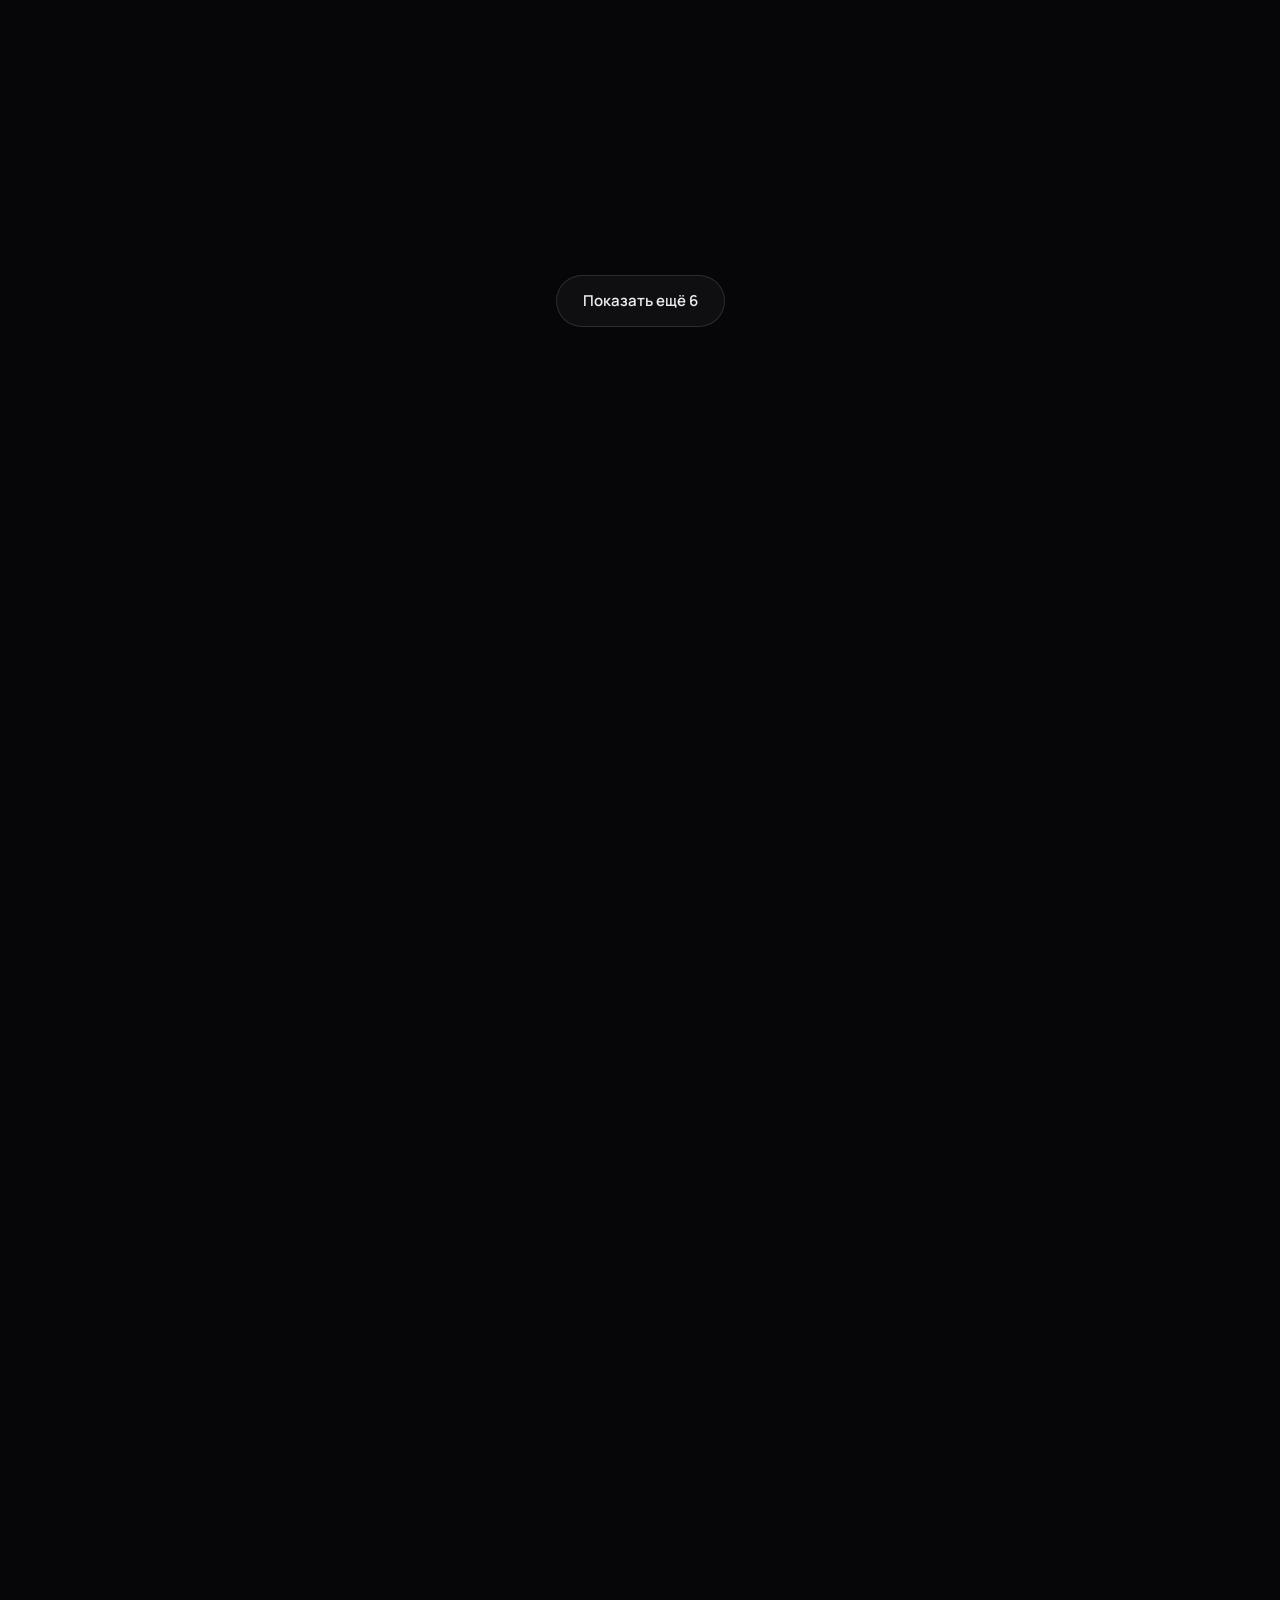
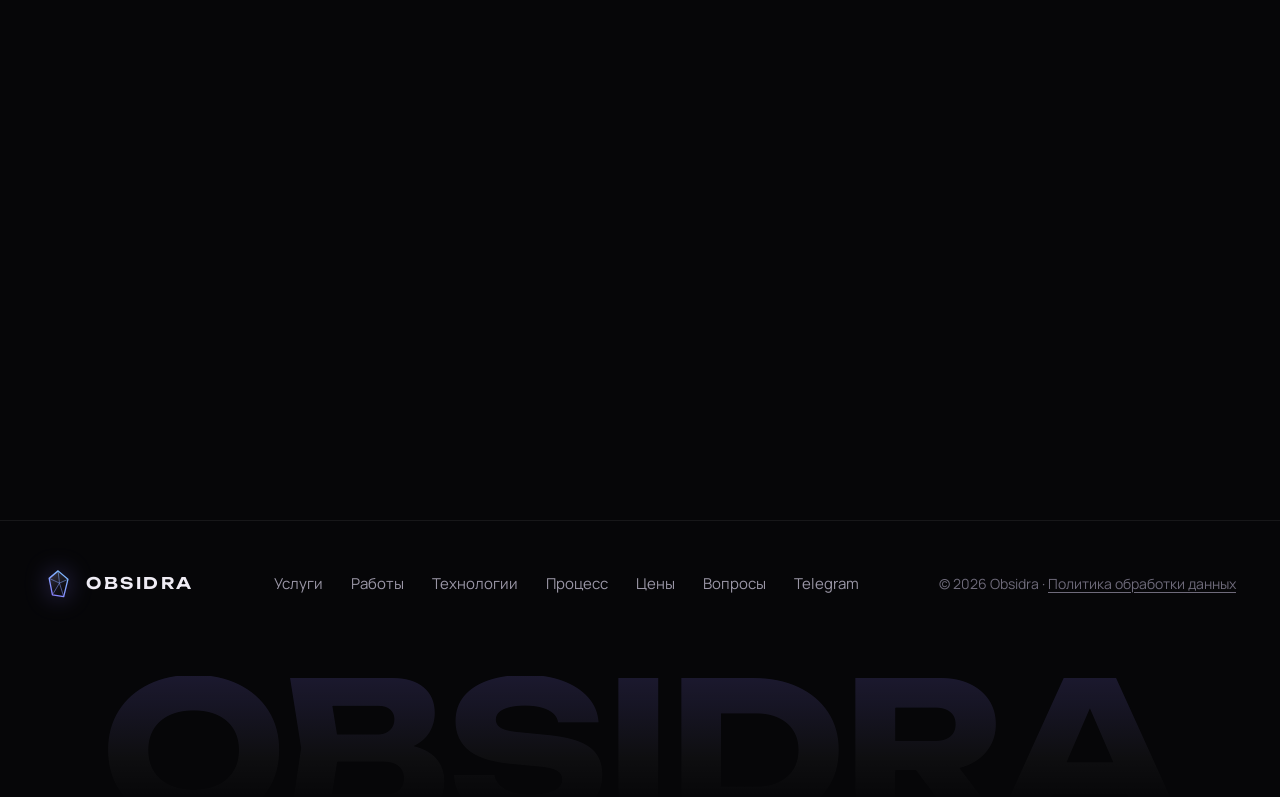
==== commit b90ea51b: "Первый экран: «Обсудить проект» тоже раскрывает выбор — бот или личный чат То же меню, что в шапке, " ====
--- a/index.html
+++ b/index.html
@@ -36,9 +36,9 @@
   <link rel="preload" href="fonts/manrope-cyrillic.woff2" as="font" type="font/woff2" crossorigin>
   <!-- ?v= меняйте при каждом обновлении CSS/JS, иначе браузеры до 10 минут держат старую версию из кэша -->
   <link rel="stylesheet" href="fonts/fonts.css?v=1">
-  <link rel="stylesheet" href="styles.css?v=11">
+  <link rel="stylesheet" href="styles.css?v=12">
   <script>document.documentElement.classList.add('js');</script>
-  <script src="script.js?v=7" defer></script>
+  <script src="script.js?v=8" defer></script>
 </head>
 <body>
   <!-- Спрайт логотипа: подключается через <use href="#mark"> -->
@@ -129,10 +129,23 @@
         <p class="hero__lead" data-reveal>Obsidra — разработка полного цикла. Проектируем, пишем, запускаем и&nbsp;поддерживаем цифровые продукты: от лендинга до мобильного приложения и&nbsp;игры.</p>
 
         <div class="hero__actions" data-reveal>
-          <a class="btn btn--primary" href="https://t.me/obsidra_bot" target="_blank" rel="noopener">
-            Обсудить проект
-            <svg class="btn__arrow" viewBox="0 0 24 24" aria-hidden="true"><path d="M5 12h14M13 6l6 6-6 6"/></svg>
-          </a>
+          <!-- то же меню выбора, что в шапке, только раскрывается от левого края кнопки -->
+          <details class="contact-menu contact-menu--start">
+            <summary class="btn btn--primary">
+              Обсудить проект
+              <svg class="contact-menu__chevron" viewBox="0 0 24 24" aria-hidden="true"><path d="m6 9 6 6 6-6"/></svg>
+            </summary>
+            <div class="contact-menu__panel">
+              <a class="contact-menu__item" href="https://t.me/obsidra_bot" target="_blank" rel="noopener">
+                <span class="contact-menu__icon"><svg viewBox="0 0 24 24" aria-hidden="true"><path d="m22 2-7 20-4-9-9-4Z"/><path d="M22 2 11 13"/></svg></span>
+                <span><b>Заявка в&nbsp;боте</b><small>6 вопросов — минута времени</small></span>
+              </a>
+              <a class="contact-menu__item" href="https://t.me/obsidra_dev" target="_blank" rel="noopener">
+                <span class="contact-menu__icon"><svg viewBox="0 0 24 24" aria-hidden="true"><path d="M7.9 20A9 9 0 1 0 4 16.1L2 22Z"/></svg></span>
+                <span><b>Написать лично</b><small>@obsidra_dev</small></span>
+              </a>
+            </div>
+          </details>
           <a class="btn btn--ghost" href="#services">Что мы делаем</a>
         </div>
 
@@ -640,7 +653,7 @@
               <p class="price__text">Одна страница под рекламу или запуск: дизайн, адаптивная вёрстка, заявки сразу в&nbsp;Telegram</p>
             </div>
             <p class="price__term">от 7 дней</p>
-            <p class="price__cost"><span>от</span>15&nbsp;000&nbsp;₽</p>
+            <p class="price__cost"><span>от</span>10&nbsp;000&nbsp;₽</p>
           </li>
           <li class="price">
             <div class="price__info">
@@ -648,15 +661,15 @@
               <p class="price__text">До&nbsp;10 разделов или каталог с&nbsp;корзиной и&nbsp;оплатой, админка, чтобы вы сами меняли контент</p>
             </div>
             <p class="price__term">от 3 недель</p>
-            <p class="price__cost"><span>от</span>45&nbsp;000&nbsp;₽</p>
+            <p class="price__cost"><span>от</span>30&nbsp;000&nbsp;₽</p>
           </li>
           <li class="price">
             <div class="price__info">
               <h3 class="price__name">Telegram-бот</h3>
-              <p class="price__text">Запись, заявки, рассылки, база данных и&nbsp;команды для администратора. С&nbsp;оплатой и&nbsp;CRM — от&nbsp;25&nbsp;000&nbsp;₽</p>
+              <p class="price__text">Запись, заявки, рассылки, база данных и&nbsp;команды для администратора. С&nbsp;оплатой и&nbsp;CRM — от&nbsp;15&nbsp;000&nbsp;₽</p>
             </div>
             <p class="price__term">от 1 недели</p>
-            <p class="price__cost"><span>от</span>8&nbsp;000&nbsp;₽</p>
+            <p class="price__cost"><span>от</span>5&nbsp;000&nbsp;₽</p>
           </li>
           <li class="price">
             <div class="price__info">
@@ -664,7 +677,7 @@
               <p class="price__text">Магазин или сервис внутри Telegram: каталог, корзина, оплата и&nbsp;бэкенд с&nbsp;админкой</p>
             </div>
             <p class="price__term">от 3 недель</p>
-            <p class="price__cost"><span>от</span>50&nbsp;000&nbsp;₽</p>
+            <p class="price__cost"><span>от</span>30&nbsp;000&nbsp;₽</p>
           </li>
           <li class="price">
             <div class="price__info">
@@ -672,7 +685,7 @@
               <p class="price__text">MVP с&nbsp;ролями и&nbsp;правами доступа, платежами и&nbsp;REST API с&nbsp;документацией</p>
             </div>
             <p class="price__term">от 1 месяца</p>
-            <p class="price__cost"><span>от</span>80&nbsp;000&nbsp;₽</p>
+            <p class="price__cost"><span>от</span>50&nbsp;000&nbsp;₽</p>
           </li>
           <li class="price">
             <div class="price__info">
@@ -680,7 +693,7 @@
               <p class="price__text">iOS и&nbsp;Android на&nbsp;одной кодовой базе: push-уведомления, публикация в&nbsp;App Store, Google Play и&nbsp;RuStore</p>
             </div>
             <p class="price__term">от 1,5 месяцев</p>
-            <p class="price__cost"><span>от</span>100&nbsp;000&nbsp;₽</p>
+            <p class="price__cost"><span>от</span>60&nbsp;000&nbsp;₽</p>
           </li>
           <li class="price">
             <div class="price__info">
@@ -688,7 +701,7 @@
               <p class="price__text">Браузерная промо-игра или казуальная мини-игра с&nbsp;таблицей рекордов</p>
             </div>
             <p class="price__term">от 3 недель</p>
-            <p class="price__cost"><span>от</span>40&nbsp;000&nbsp;₽</p>
+            <p class="price__cost"><span>от</span>25&nbsp;000&nbsp;₽</p>
           </li>
           <li class="price">
             <div class="price__info">
@@ -696,12 +709,12 @@
               <p class="price__text">Подключение оплаты, CRM или 1С, REST API для вашего продукта, запуск на&nbsp;сервере</p>
             </div>
             <p class="price__term">от 5 дней</p>
-            <p class="price__cost"><span>от</span>10&nbsp;000&nbsp;₽</p>
+            <p class="price__cost"><span>от</span>5&nbsp;000&nbsp;₽</p>
           </li>
         </ul>
 
         <div class="prices__foot" data-reveal>
-          <p>Доработка и&nbsp;поддержка готовых проектов — от&nbsp;1&nbsp;000&nbsp;₽ в&nbsp;час. Оплата поэтапно: предоплата за&nbsp;первый этап, дальше — по&nbsp;факту сдачи.</p>
+          <p>Доработка и&nbsp;поддержка готовых проектов — от&nbsp;700&nbsp;₽ в&nbsp;час. Оплата поэтапно: предоплата за&nbsp;первый этап, дальше — по&nbsp;факту сдачи.</p>
           <a class="btn btn--primary" href="https://t.me/obsidra_bot" target="_blank" rel="noopener">
             Рассчитать мой проект
             <svg class="btn__arrow" viewBox="0 0 24 24" aria-hidden="true"><path d="M5 12h14M13 6l6 6-6 6"/></svg>
@@ -754,7 +767,7 @@
         <div class="faq__list" data-reveal>
           <details>
             <summary>Сколько стоит проект?<span class="faq__icon" aria-hidden="true"></span></summary>
-            <p>Ориентиры — в&nbsp;разделе <a href="#prices">«Цены»</a>: лендинг от&nbsp;15&nbsp;000&nbsp;₽, Telegram-бот от&nbsp;8&nbsp;000&nbsp;₽. Точную сумму называем после брифа и&nbsp;присылаем фиксированную смету с&nbsp;разбивкой по&nbsp;этапам — бесплатно и&nbsp;ни&nbsp;к&nbsp;чему не&nbsp;обязывает.</p>
+            <p>Ориентиры — в&nbsp;разделе <a href="#prices">«Цены»</a>: лендинг от&nbsp;10&nbsp;000&nbsp;₽, Telegram-бот от&nbsp;5&nbsp;000&nbsp;₽. Точную сумму называем после брифа и&nbsp;присылаем фиксированную смету с&nbsp;разбивкой по&nbsp;этапам — бесплатно и&nbsp;ни&nbsp;к&nbsp;чему не&nbsp;обязывает.</p>
           </details>
           <details>
             <summary>Сколько времени займёт разработка?<span class="faq__icon" aria-hidden="true"></span></summary>
--- a/styles.css
+++ b/styles.css
@@ -227,11 +227,11 @@
 .nav a:not(.btn):hover { color: var(--text); }
 .nav__cta { display: none; }
 
-/* меню «Обсудить проект» в шапке */
+/* меню «Обсудить проект»: в шапке и на первом экране */
 .contact-menu { position: relative; }
 .contact-menu summary { list-style: none; }
 .contact-menu summary::-webkit-details-marker { display: none; }
-.contact-menu[open] summary { background: rgba(255, 255, 255, .08); border-color: rgba(255, 255, 255, .2); }
+.contact-menu[open] summary.btn--ghost { background: rgba(255, 255, 255, .08); border-color: rgba(255, 255, 255, .2); }
 .contact-menu__chevron {
   width: 16px; height: 16px;
   margin-right: -4px;
@@ -253,8 +253,10 @@
   border-radius: 18px;
   background: rgba(14, 14, 20, .97);
   box-shadow: 0 24px 60px -20px rgba(0, 0, 0, .9), 0 0 50px -25px rgb(var(--accent-rgb) / .6);
+  z-index: 10;
   animation: menu-in .2s var(--ease);
 }
+.contact-menu--start .contact-menu__panel { right: auto; left: 0; }
 @keyframes menu-in { from { opacity: 0; transform: translateY(-6px); } }
 .contact-menu__item {
   display: flex;
@@ -1460,7 +1462,10 @@
 @media (max-width: 720px) {
   .container { padding-inline: 16px; }
 
-  .hero__actions .btn { flex: 1 1 220px; }
+  .hero__actions .btn,
+  .hero__actions .contact-menu { flex: 1 1 220px; }
+  .hero__actions .contact-menu summary { width: 100%; }
+  .hero__actions .contact-menu__panel { width: 100%; }
   .hero__meta {
     display: grid;
     grid-template-columns: repeat(3, 1fr);
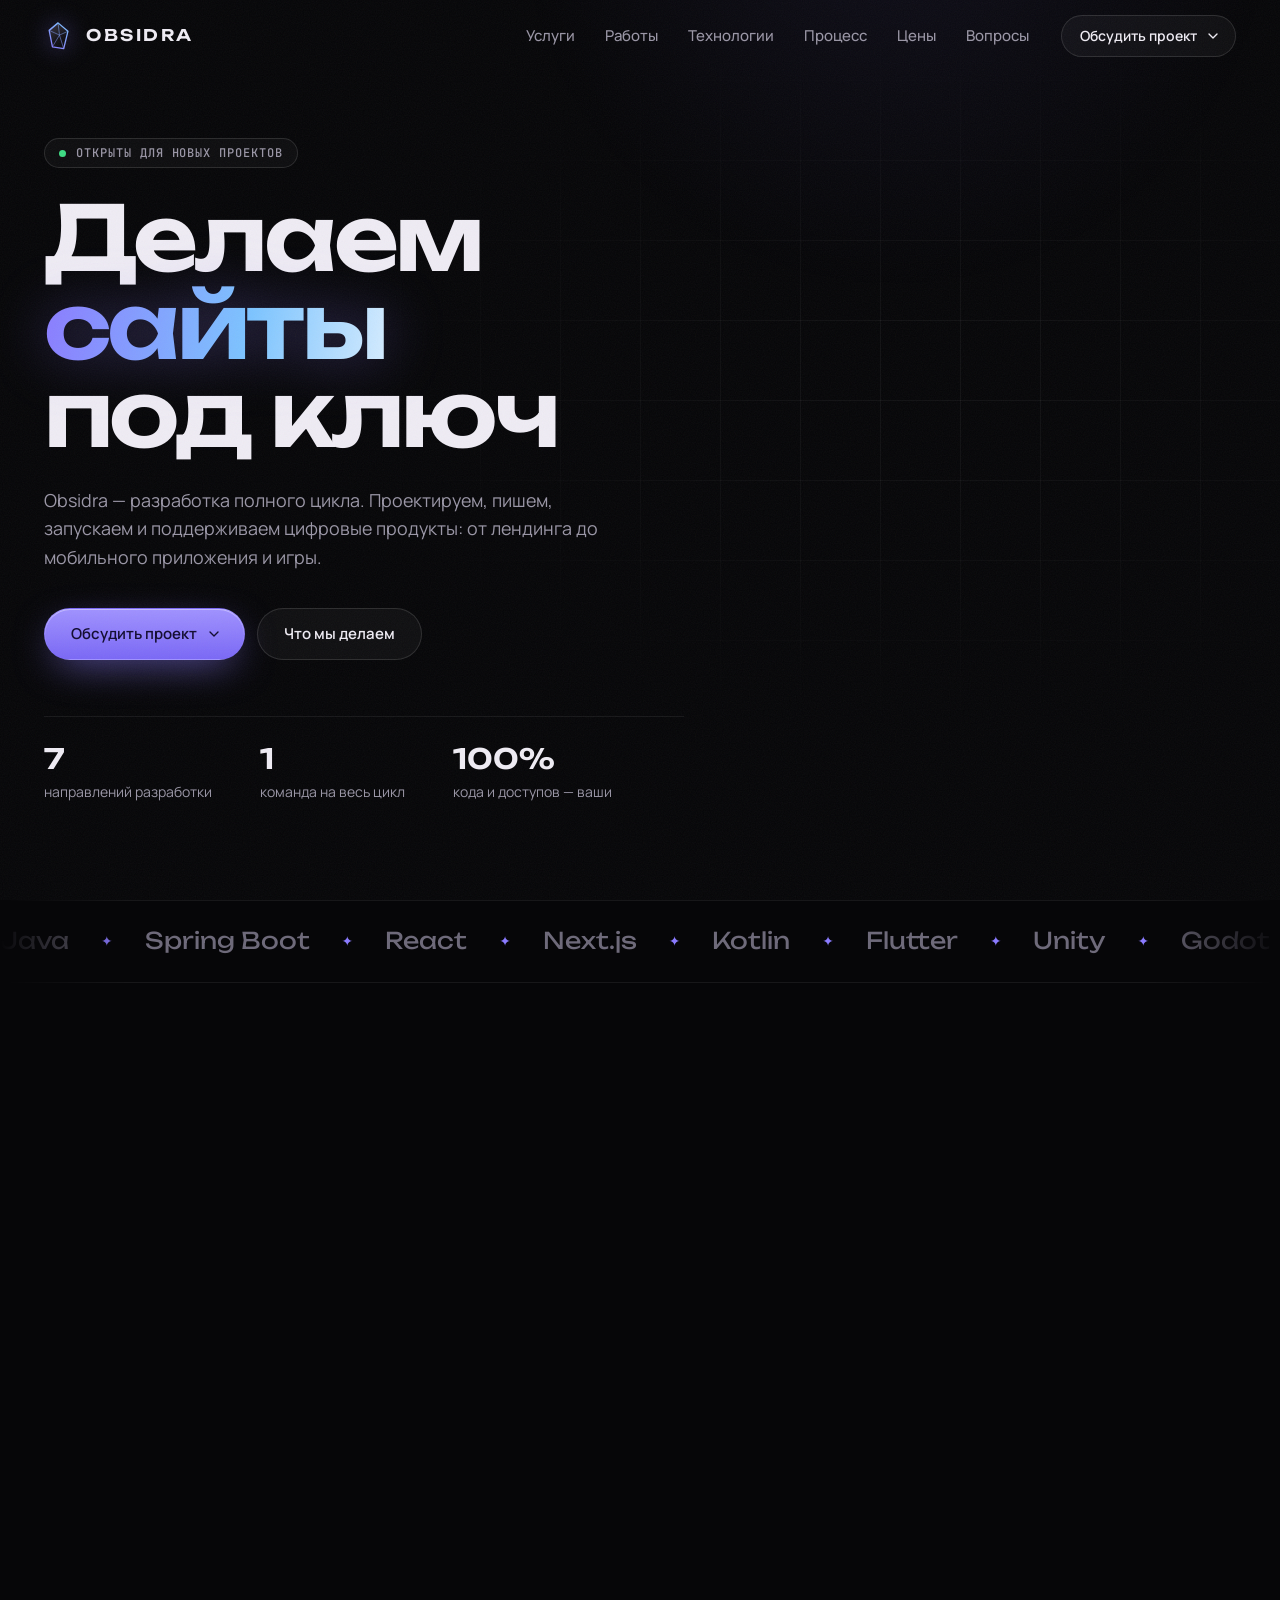
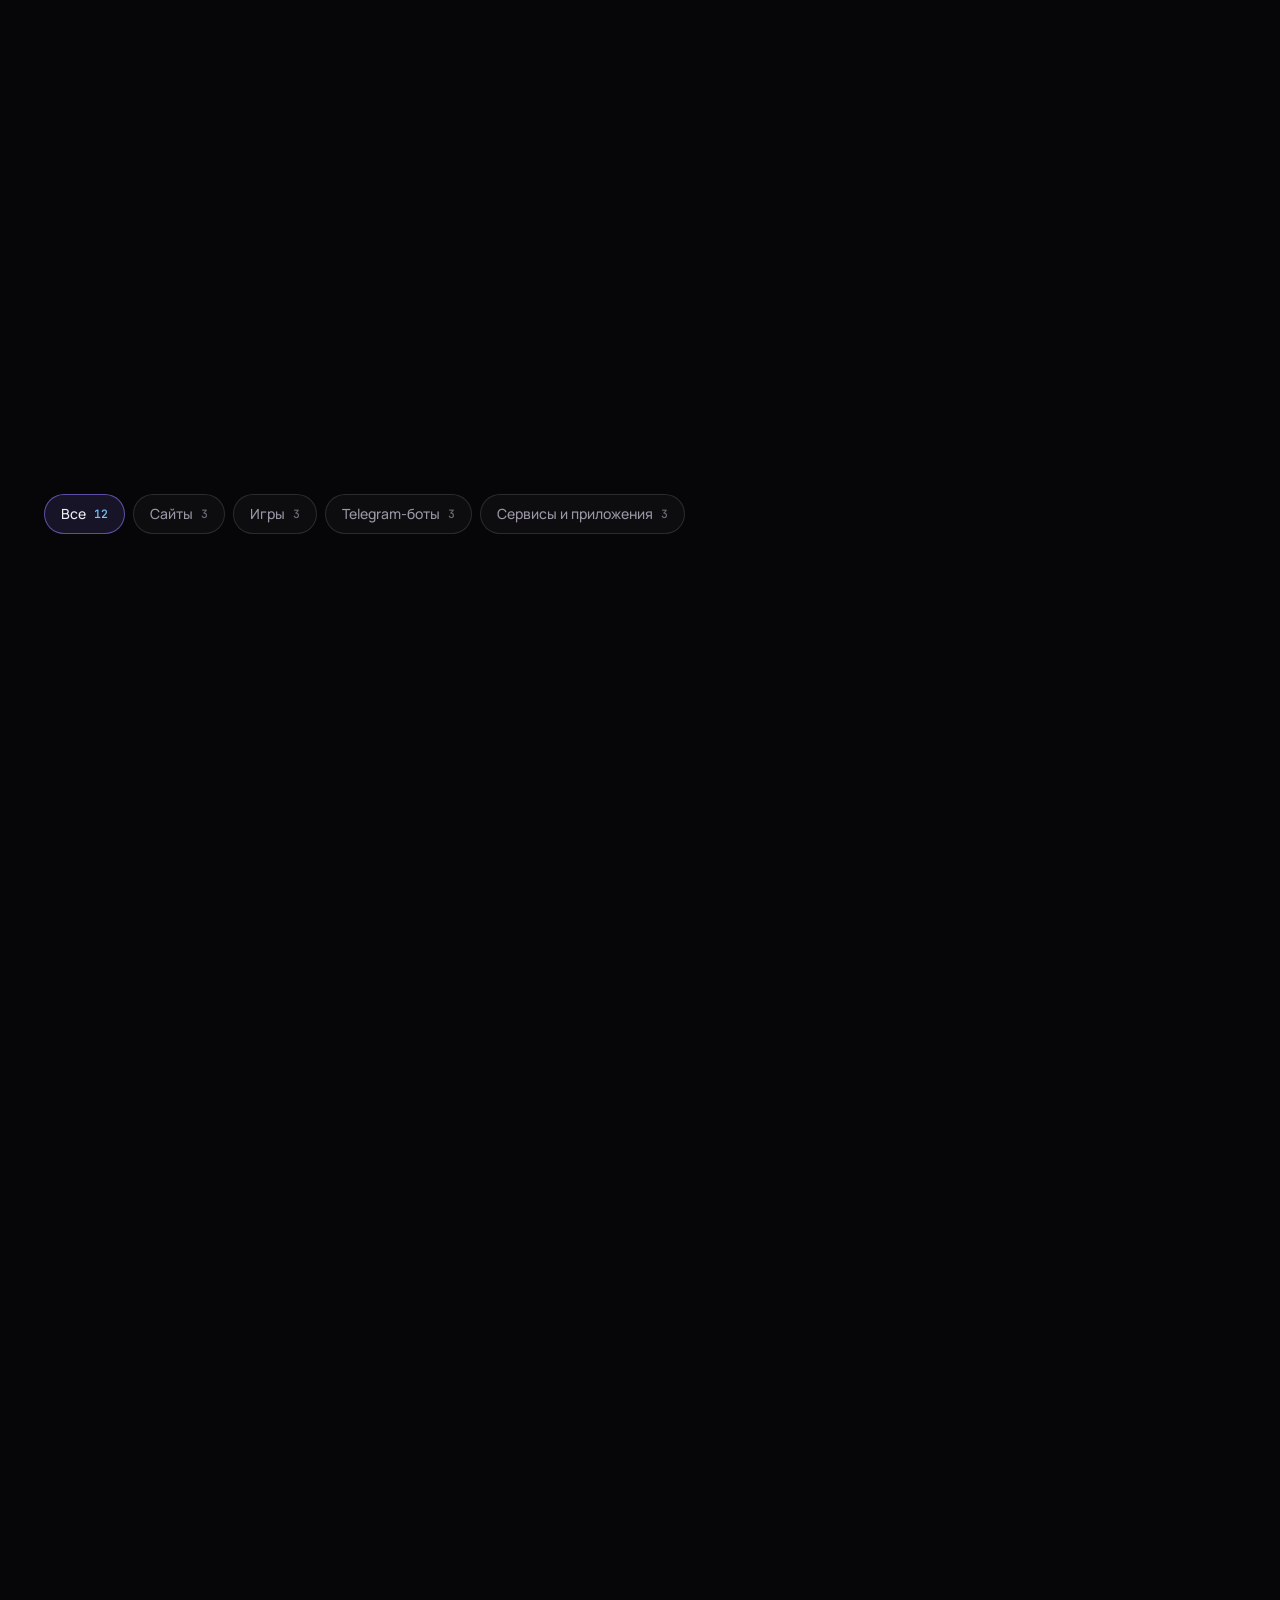
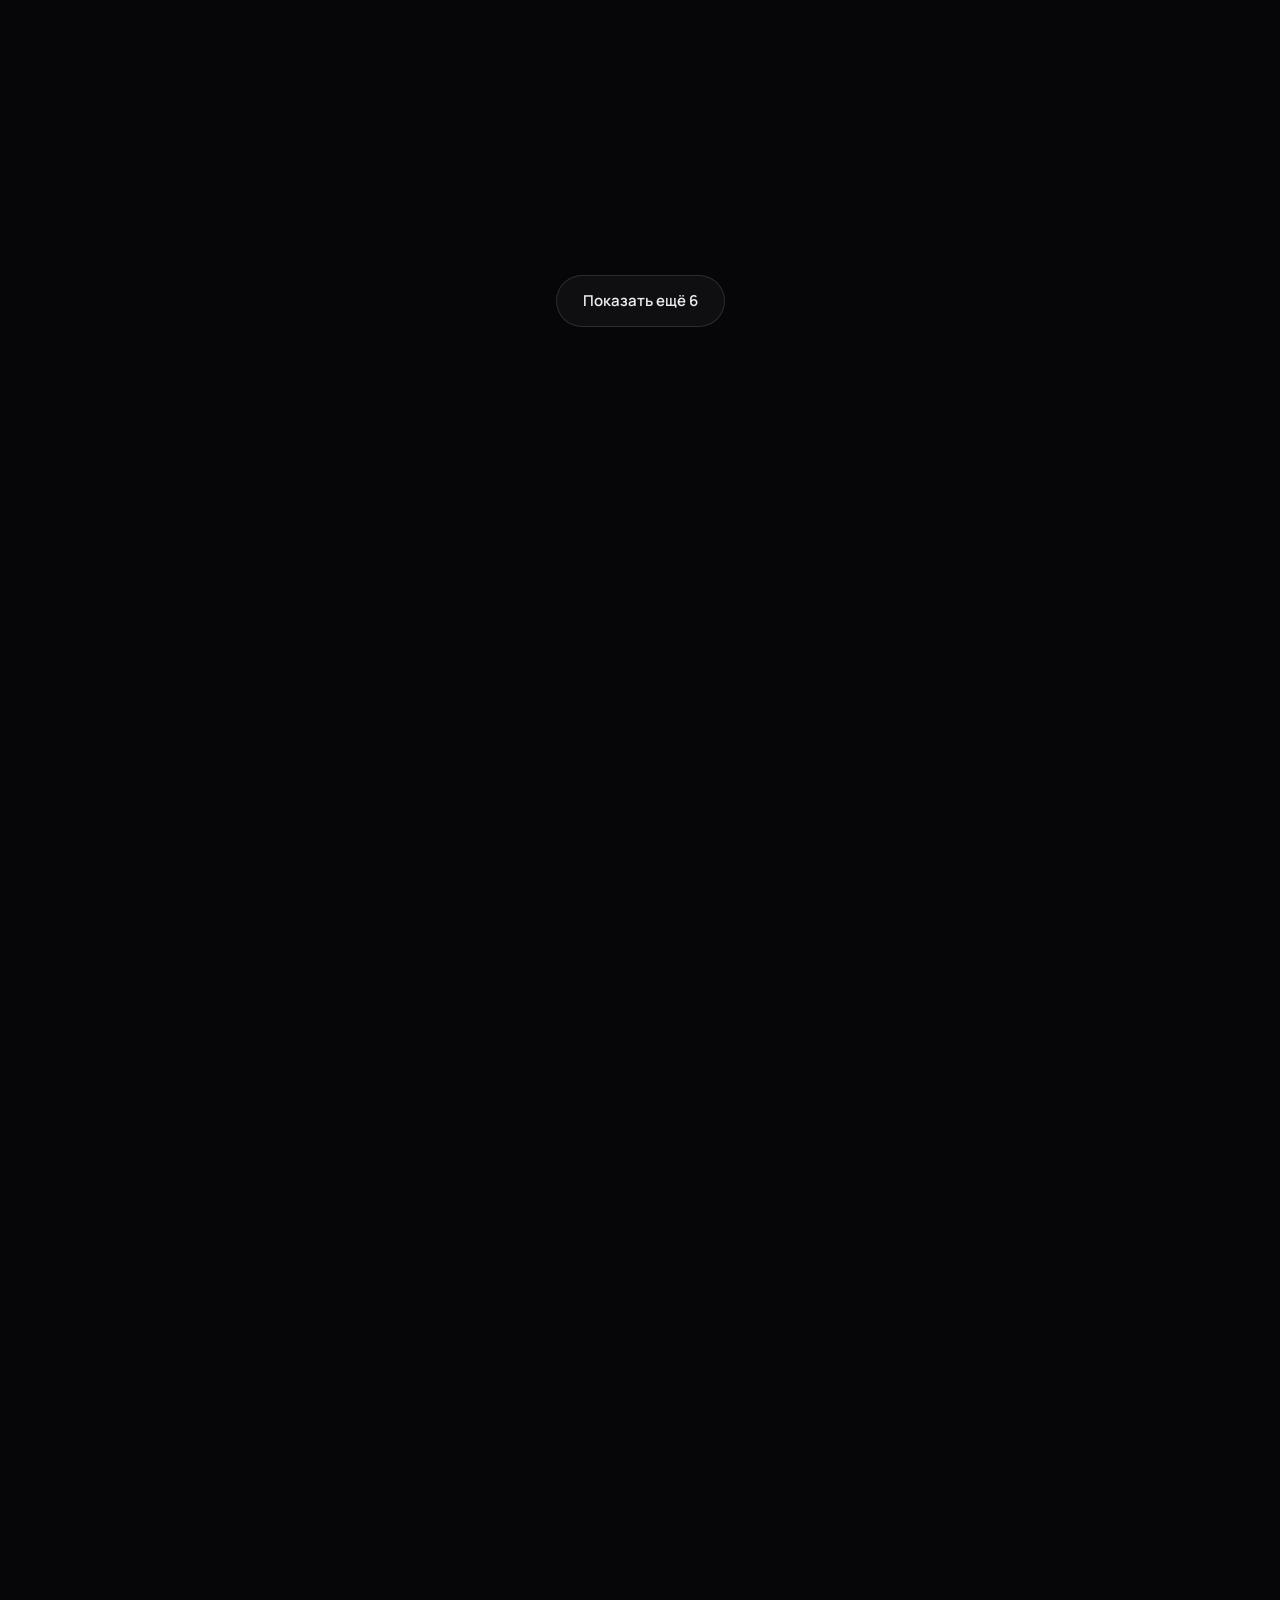
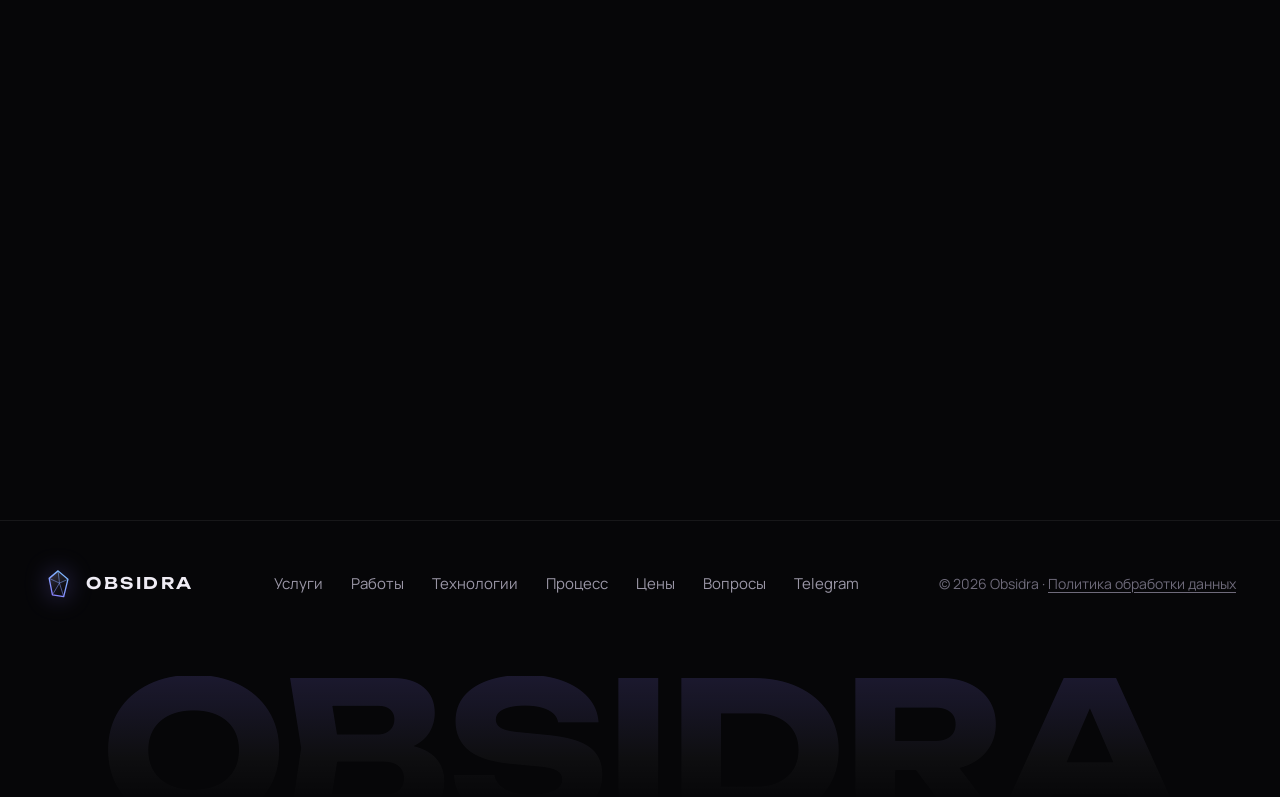
==== commit 05f8b9c3: "Страница 404 и иконки для главного экрана телефона 404.html в стиле сайта: пути от корня, чтобы стра" ====
--- a/index.html
+++ b/index.html
@@ -28,15 +28,20 @@
     Хеш в script-src — это хеш inline-скрипта ниже: если меняете его текст, пересчитайте хеш,
     иначе браузер скрипт заблокирует. Подключаете сторонний сервис (аналитику, форму) — добавьте его домен сюда.
   -->
-  <meta http-equiv="Content-Security-Policy" content="default-src 'none'; script-src 'self' 'sha256-/x7W7R75k8Roq0WaVRQX9blP4OufE5xbAdzklGxsgpw='; style-src 'self'; font-src 'self'; img-src 'self' data:; base-uri 'none'; form-action 'none'">
+  <meta http-equiv="Content-Security-Policy" content="default-src 'none'; script-src 'self' 'sha256-/x7W7R75k8Roq0WaVRQX9blP4OufE5xbAdzklGxsgpw='; style-src 'self'; font-src 'self'; img-src 'self' data:; manifest-src 'self'; base-uri 'none'; form-action 'none'">
   <meta name="referrer" content="strict-origin-when-cross-origin">
 
+  <!-- favicon.ico — для браузеров без SVG-иконок; apple-touch-icon и манифест — для главного экрана телефона.
+       Исходник иконок главного экрана — brand/icon.html -->
+  <link rel="icon" href="favicon.ico" sizes="48x48">
   <link rel="icon" href="favicon.svg?v=2" type="image/svg+xml">
+  <link rel="apple-touch-icon" href="apple-touch-icon.png">
+  <link rel="manifest" href="site.webmanifest">
   <link rel="preload" href="fonts/unbounded-cyrillic.woff2" as="font" type="font/woff2" crossorigin>
   <link rel="preload" href="fonts/manrope-cyrillic.woff2" as="font" type="font/woff2" crossorigin>
   <!-- ?v= меняйте при каждом обновлении CSS/JS, иначе браузеры до 10 минут держат старую версию из кэша -->
   <link rel="stylesheet" href="fonts/fonts.css?v=1">
-  <link rel="stylesheet" href="styles.css?v=12">
+  <link rel="stylesheet" href="styles.css?v=13">
   <script>document.documentElement.classList.add('js');</script>
   <script src="script.js?v=8" defer></script>
 </head>
--- a/styles.css
+++ b/styles.css
@@ -1382,6 +1382,33 @@
 }
 
 .legal-page .footer { padding-bottom: 48px; }
+
+/* ---------- Страница 404 ---------- */
+
+.notfound {
+  display: grid;
+  place-items: center;
+  min-height: 100svh;
+  padding: calc(var(--header-h) + 48px) 0 72px;
+  text-align: center;
+  background:
+    radial-gradient(ellipse 50% 45% at 50% 60%, rgb(var(--accent-rgb) / .16), transparent 70%),
+    radial-gradient(ellipse 40% 35% at 40% 28%, rgb(var(--accent-2-rgb) / .06), transparent 70%);
+}
+.notfound__code {
+  margin: 0;
+  font: 700 clamp(7rem, 26vw, 15rem)/.9 var(--font-display);
+  letter-spacing: -.05em;
+  background: linear-gradient(100deg, var(--accent) 0%, var(--accent-2) 60%, #d4ecff 100%);
+  -webkit-background-clip: text;
+  background-clip: text;
+  color: transparent;
+  filter: drop-shadow(0 0 40px rgb(var(--accent-rgb) / .35));
+}
+.notfound__title { margin: 28px 0 0; font-size: clamp(1.6rem, 4vw, 2.6rem); }
+.notfound__text { max-width: 460px; margin: 16px auto 0; font-size: 1.05rem; color: var(--muted); }
+.notfound__actions { display: flex; flex-wrap: wrap; justify-content: center; gap: 12px; margin-top: 36px; }
+.notfound-page .footer { padding-bottom: 48px; }
 
 /* ---------- Появление при скролле ---------- */
 
@@ -1513,6 +1540,8 @@
   .price__cost { font-size: 1.2rem; }
   .prices__foot .btn { width: 100%; }
 
+  .notfound__actions .btn { flex: 1 1 220px; }
+
   .legal { padding-top: calc(var(--header-h) + 40px); }
   .legal__summary { padding: 22px 20px; }
 }
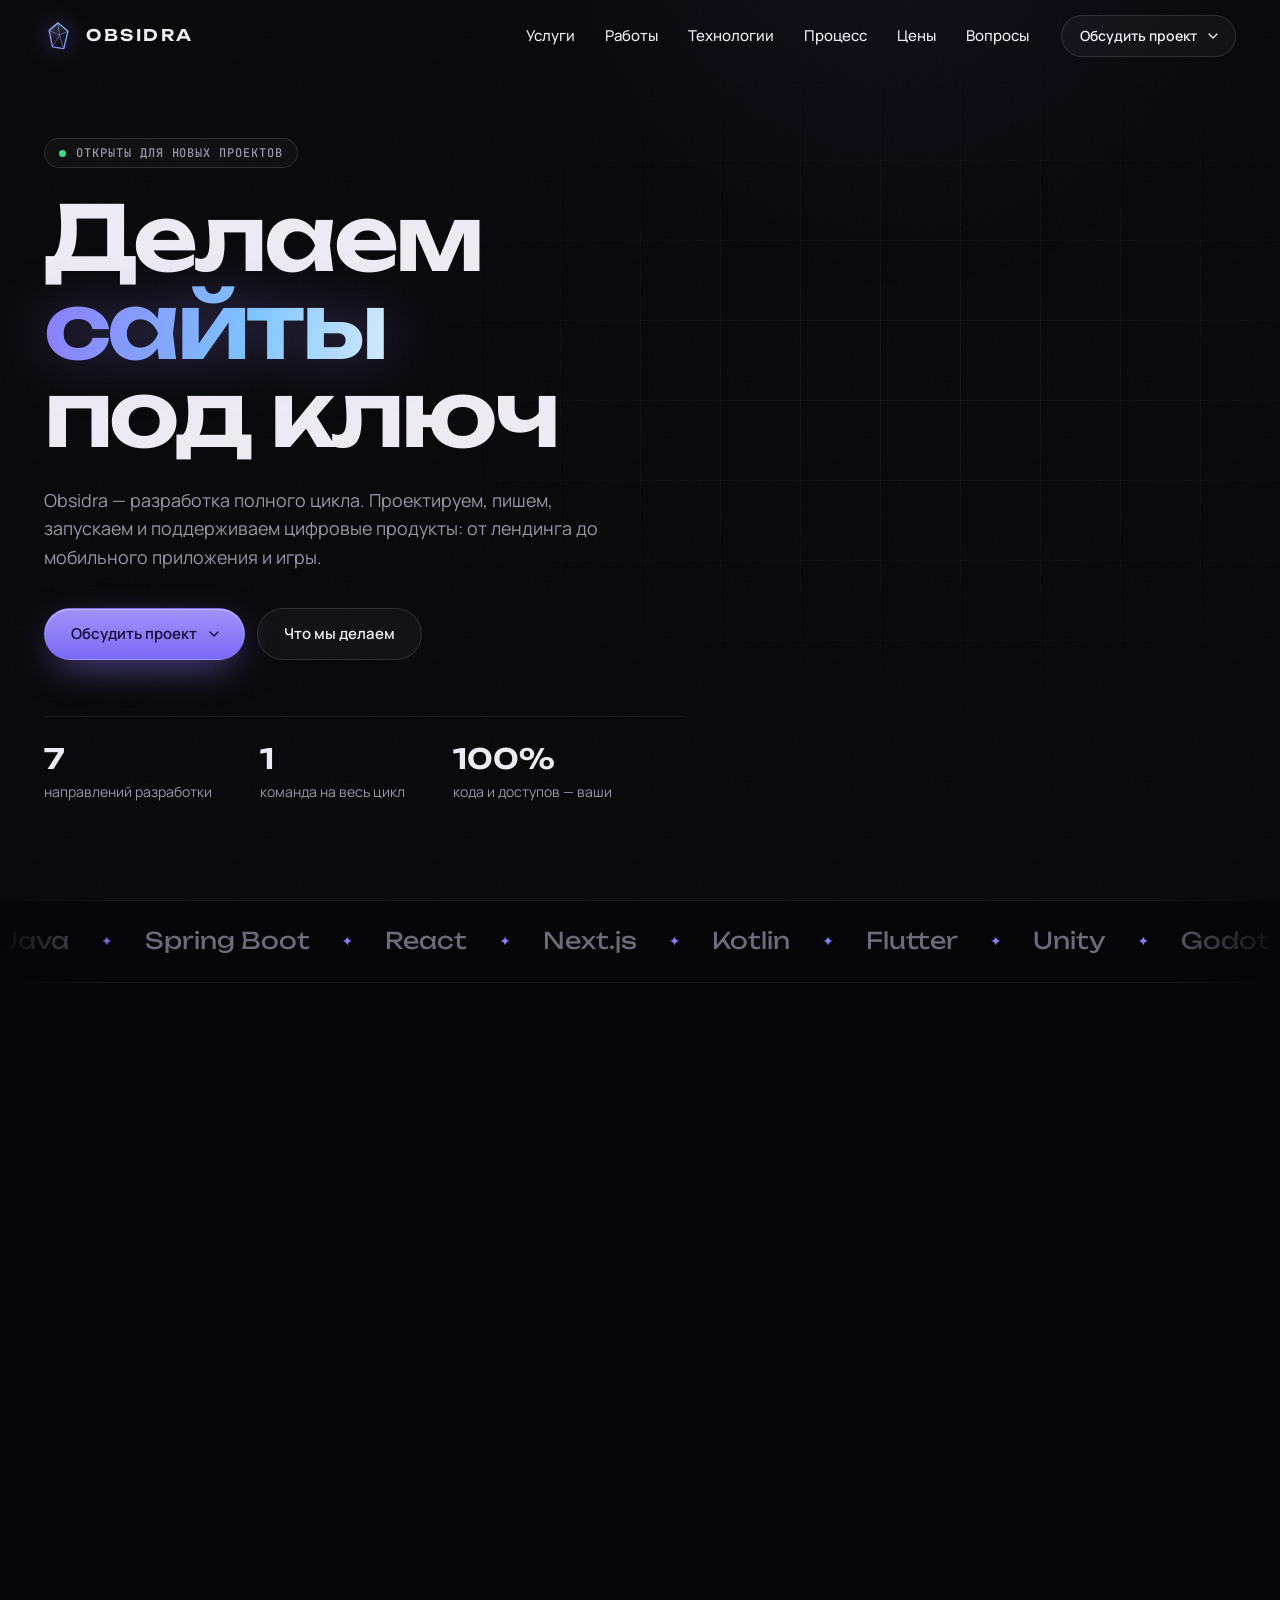
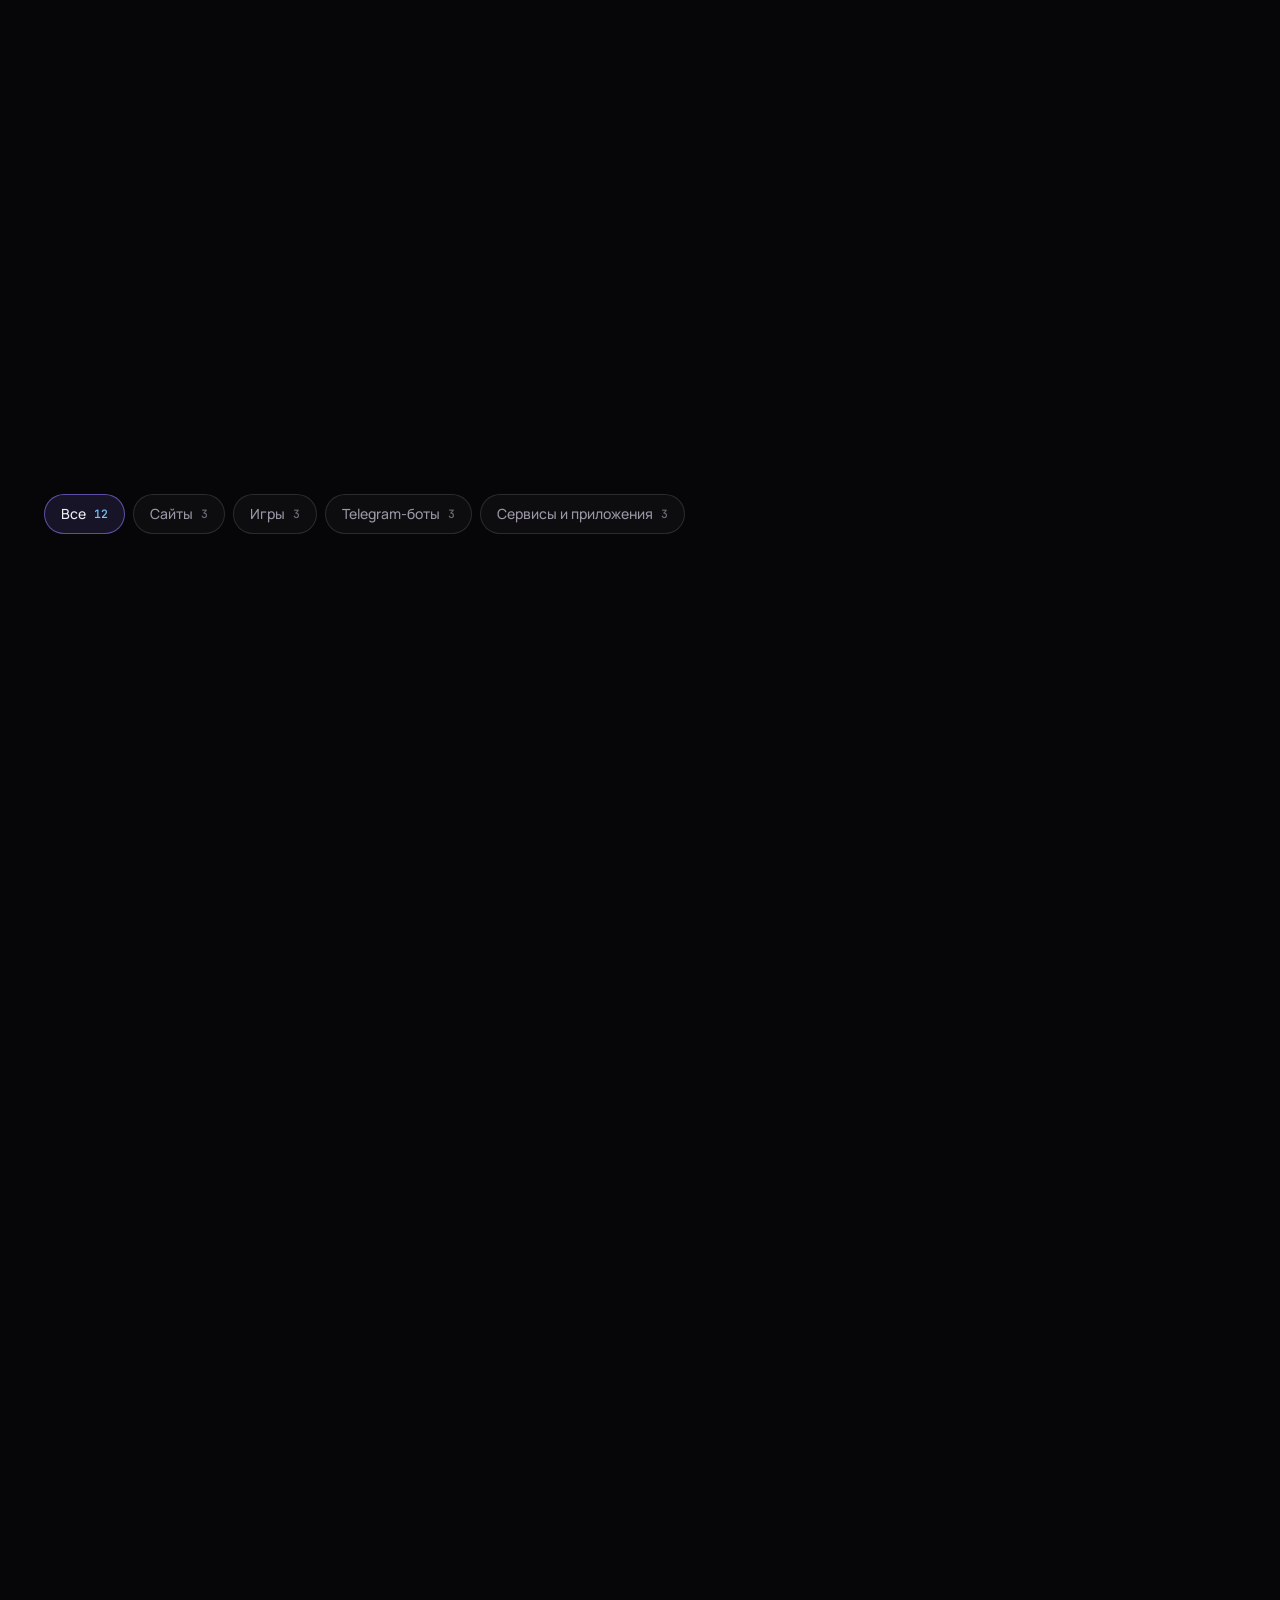
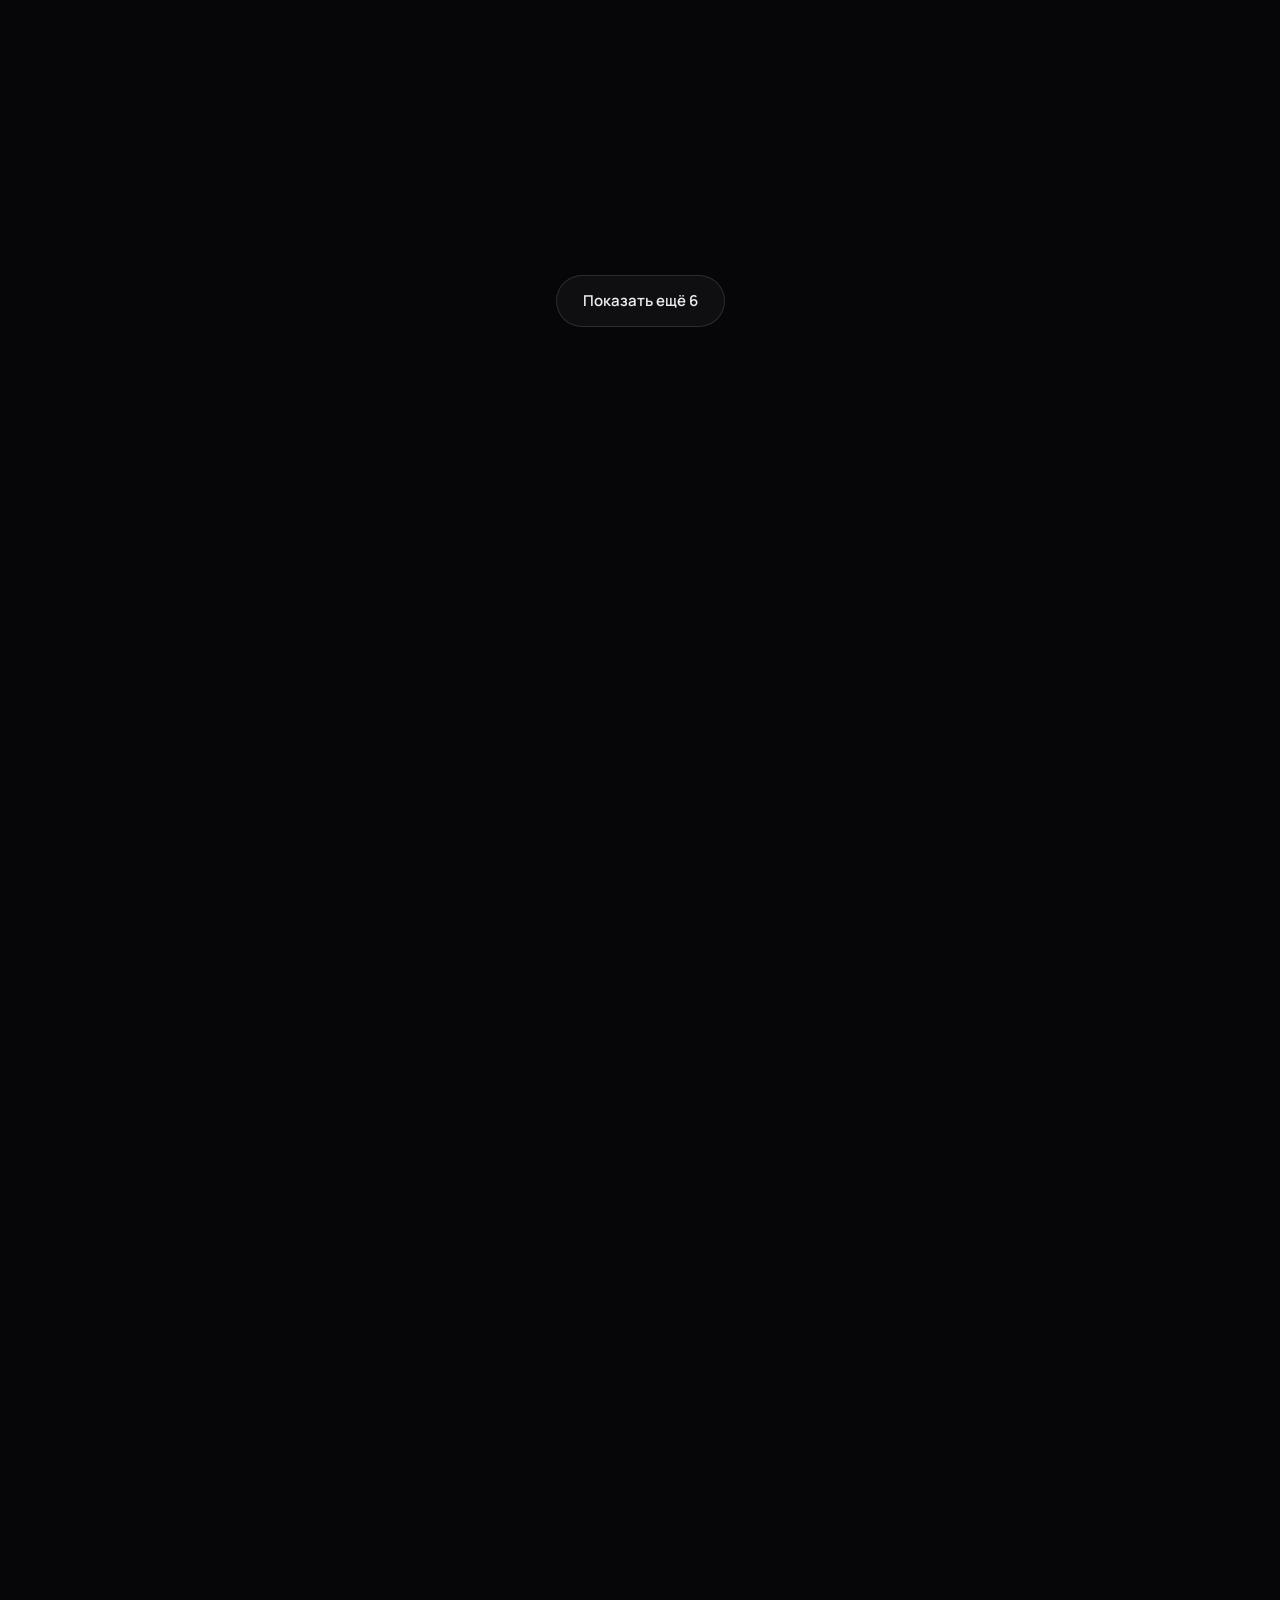
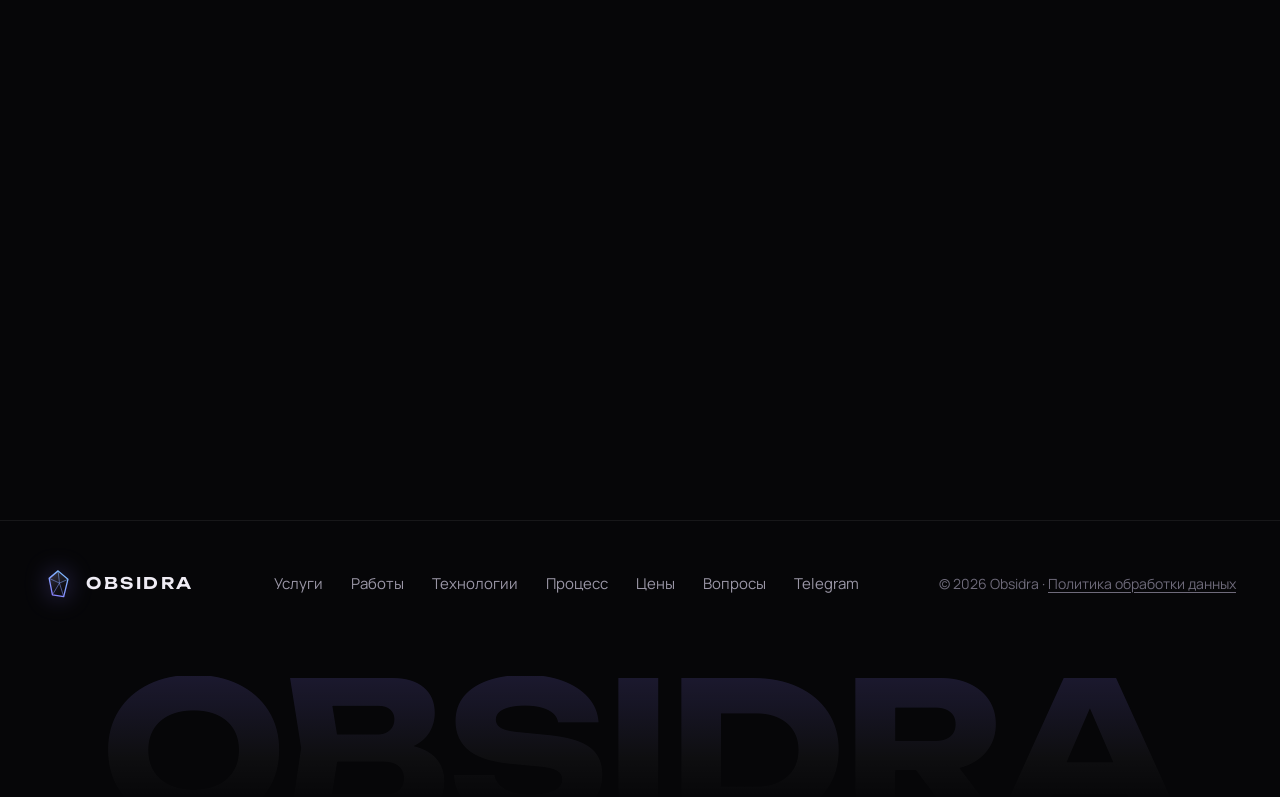
==== commit 8208f63f: "Ярлык на iPhone называется «Obsidra» apple-mobile-web-app-title на всех страницах: без него iOS подс" ====
--- a/index.html
+++ b/index.html
@@ -36,6 +36,7 @@
   <link rel="icon" href="favicon.ico" sizes="48x48">
   <link rel="icon" href="favicon.svg?v=2" type="image/svg+xml">
   <link rel="apple-touch-icon" href="apple-touch-icon.png">
+  <meta name="apple-mobile-web-app-title" content="Obsidra">
   <link rel="manifest" href="site.webmanifest">
   <link rel="preload" href="fonts/unbounded-cyrillic.woff2" as="font" type="font/woff2" crossorigin>
   <link rel="preload" href="fonts/manrope-cyrillic.woff2" as="font" type="font/woff2" crossorigin>
